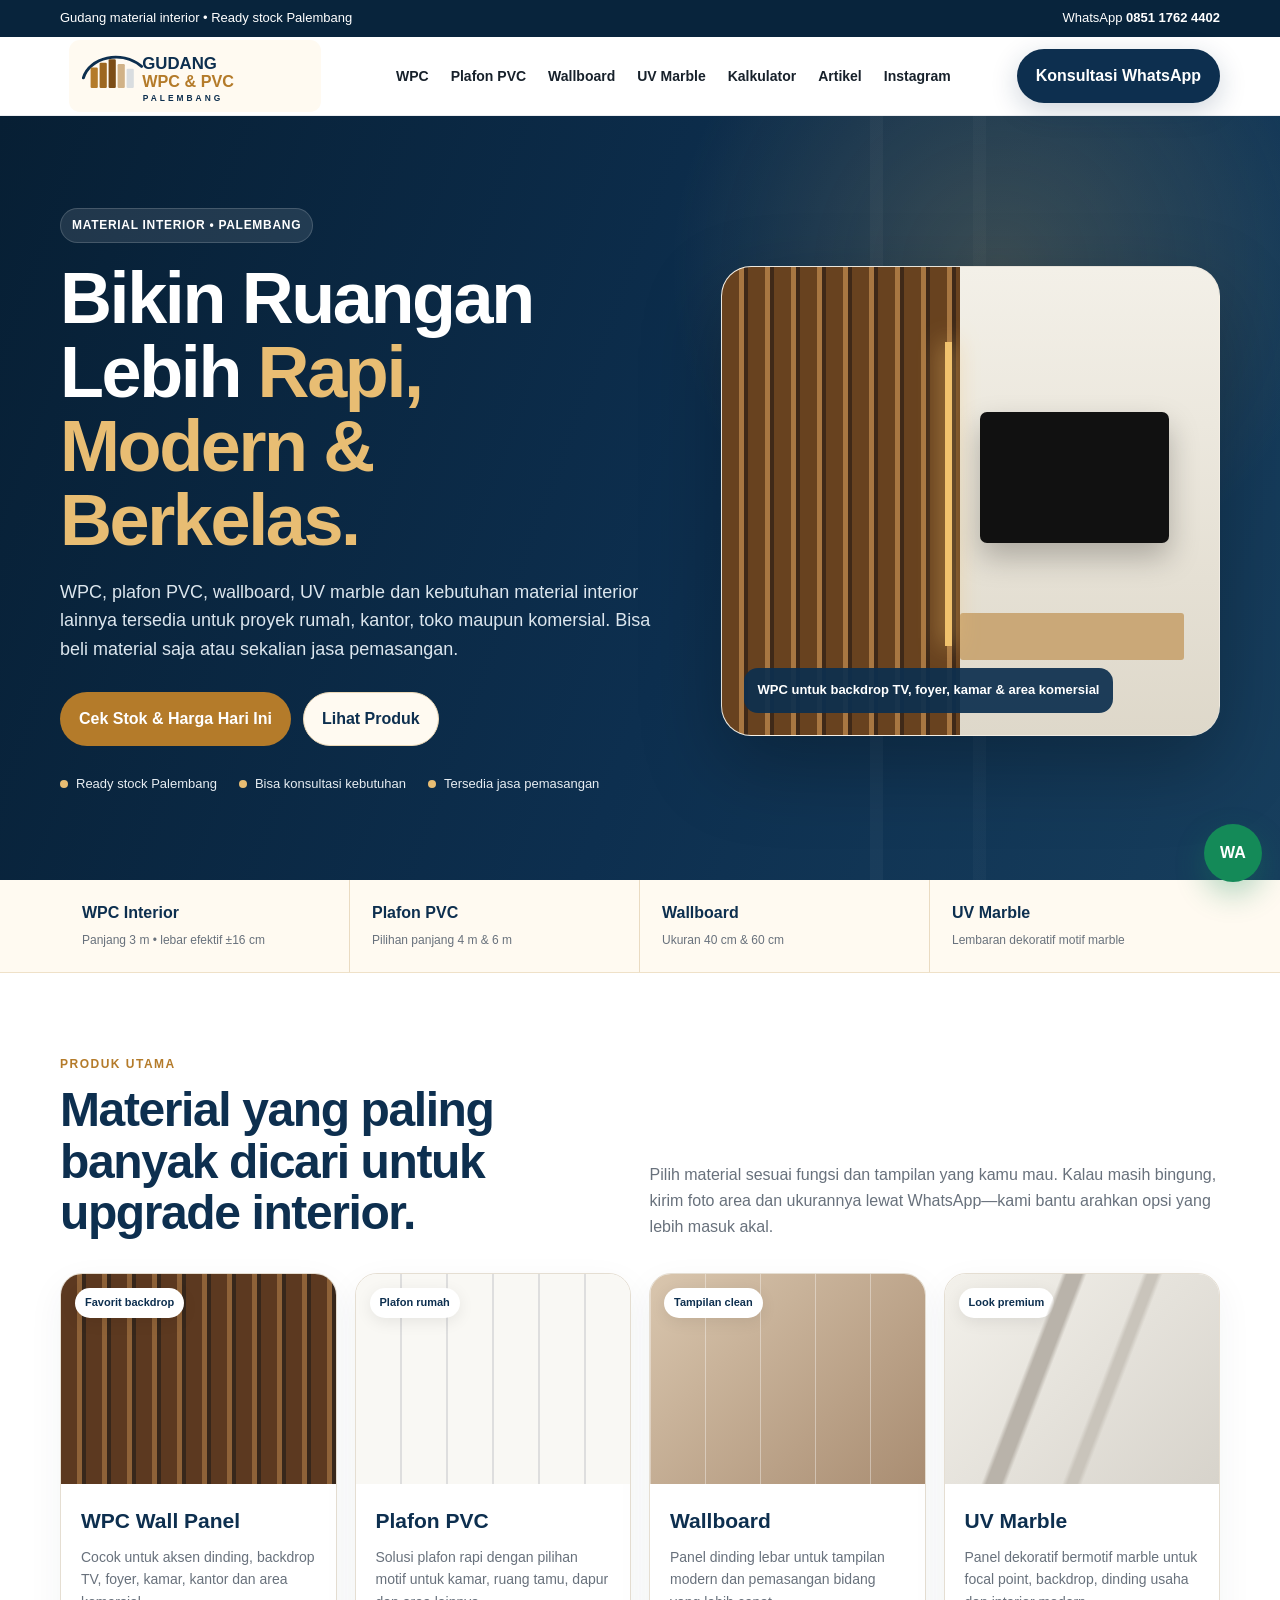
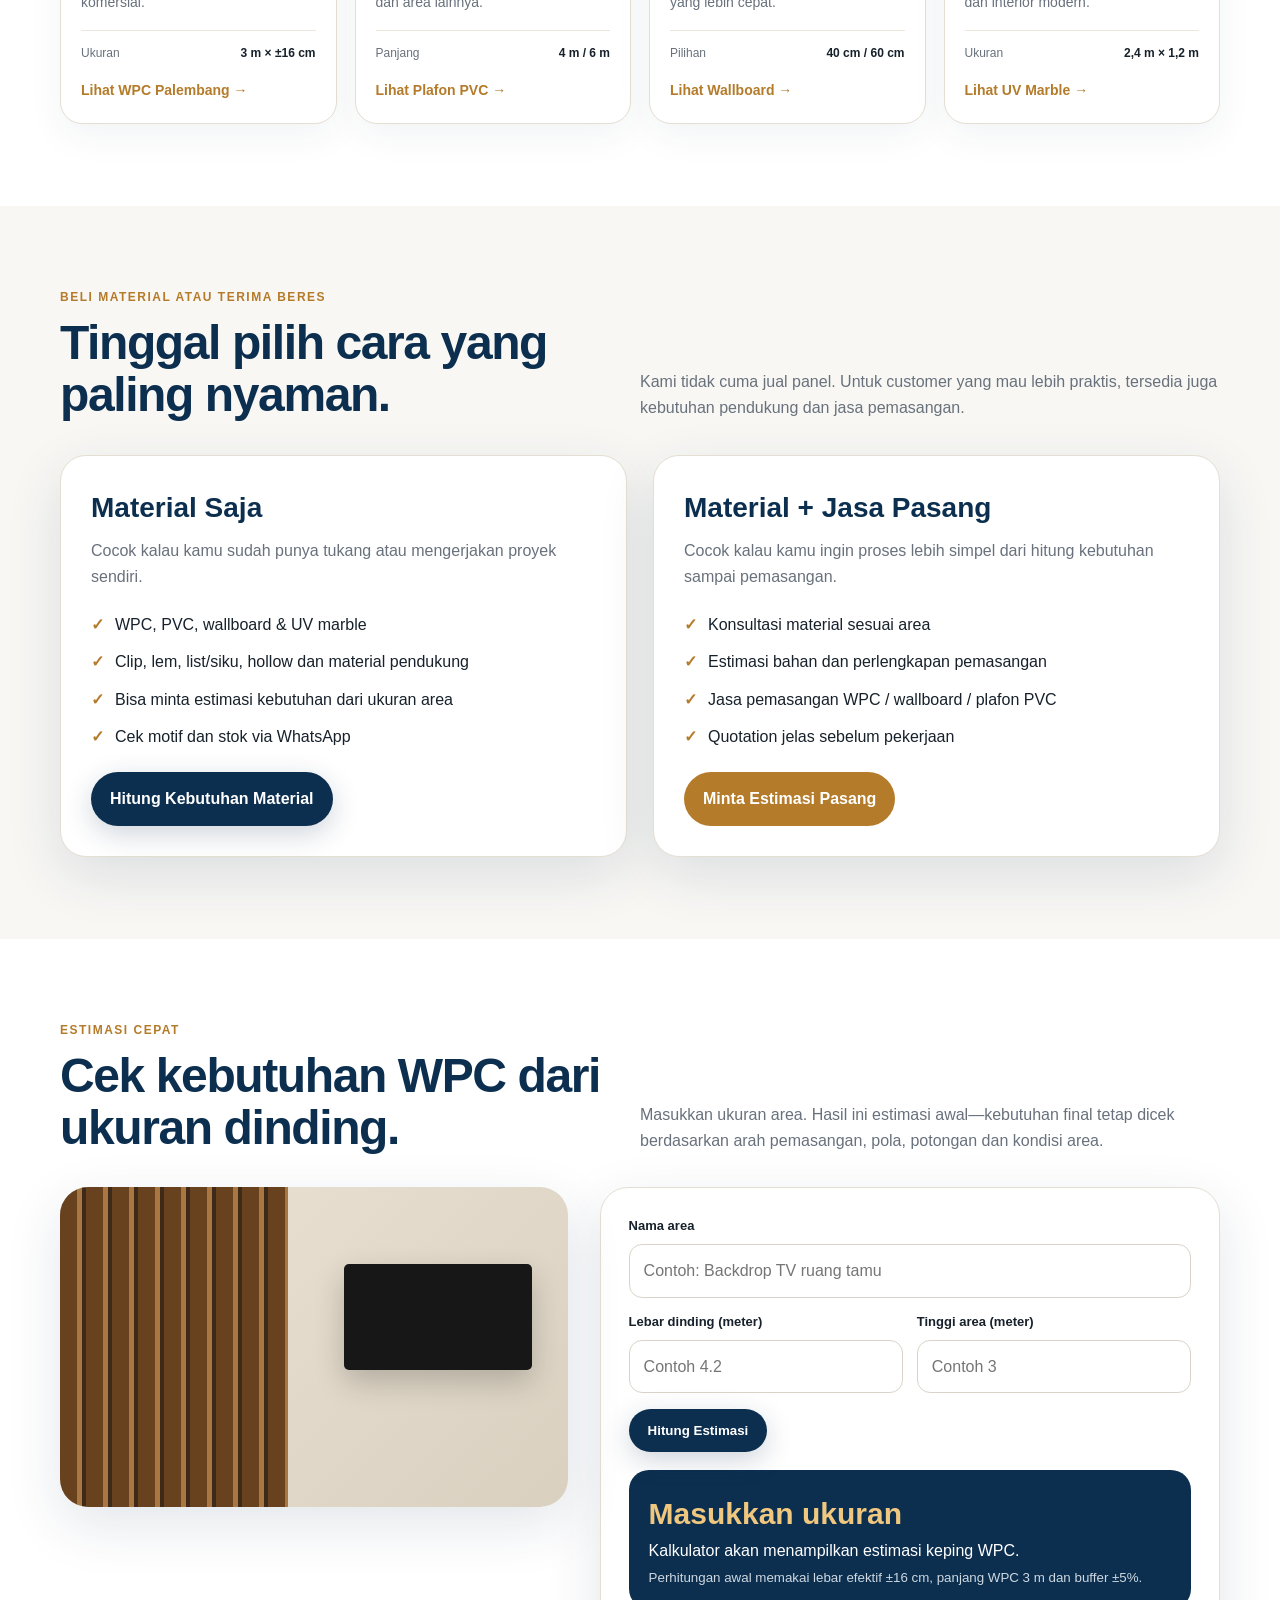
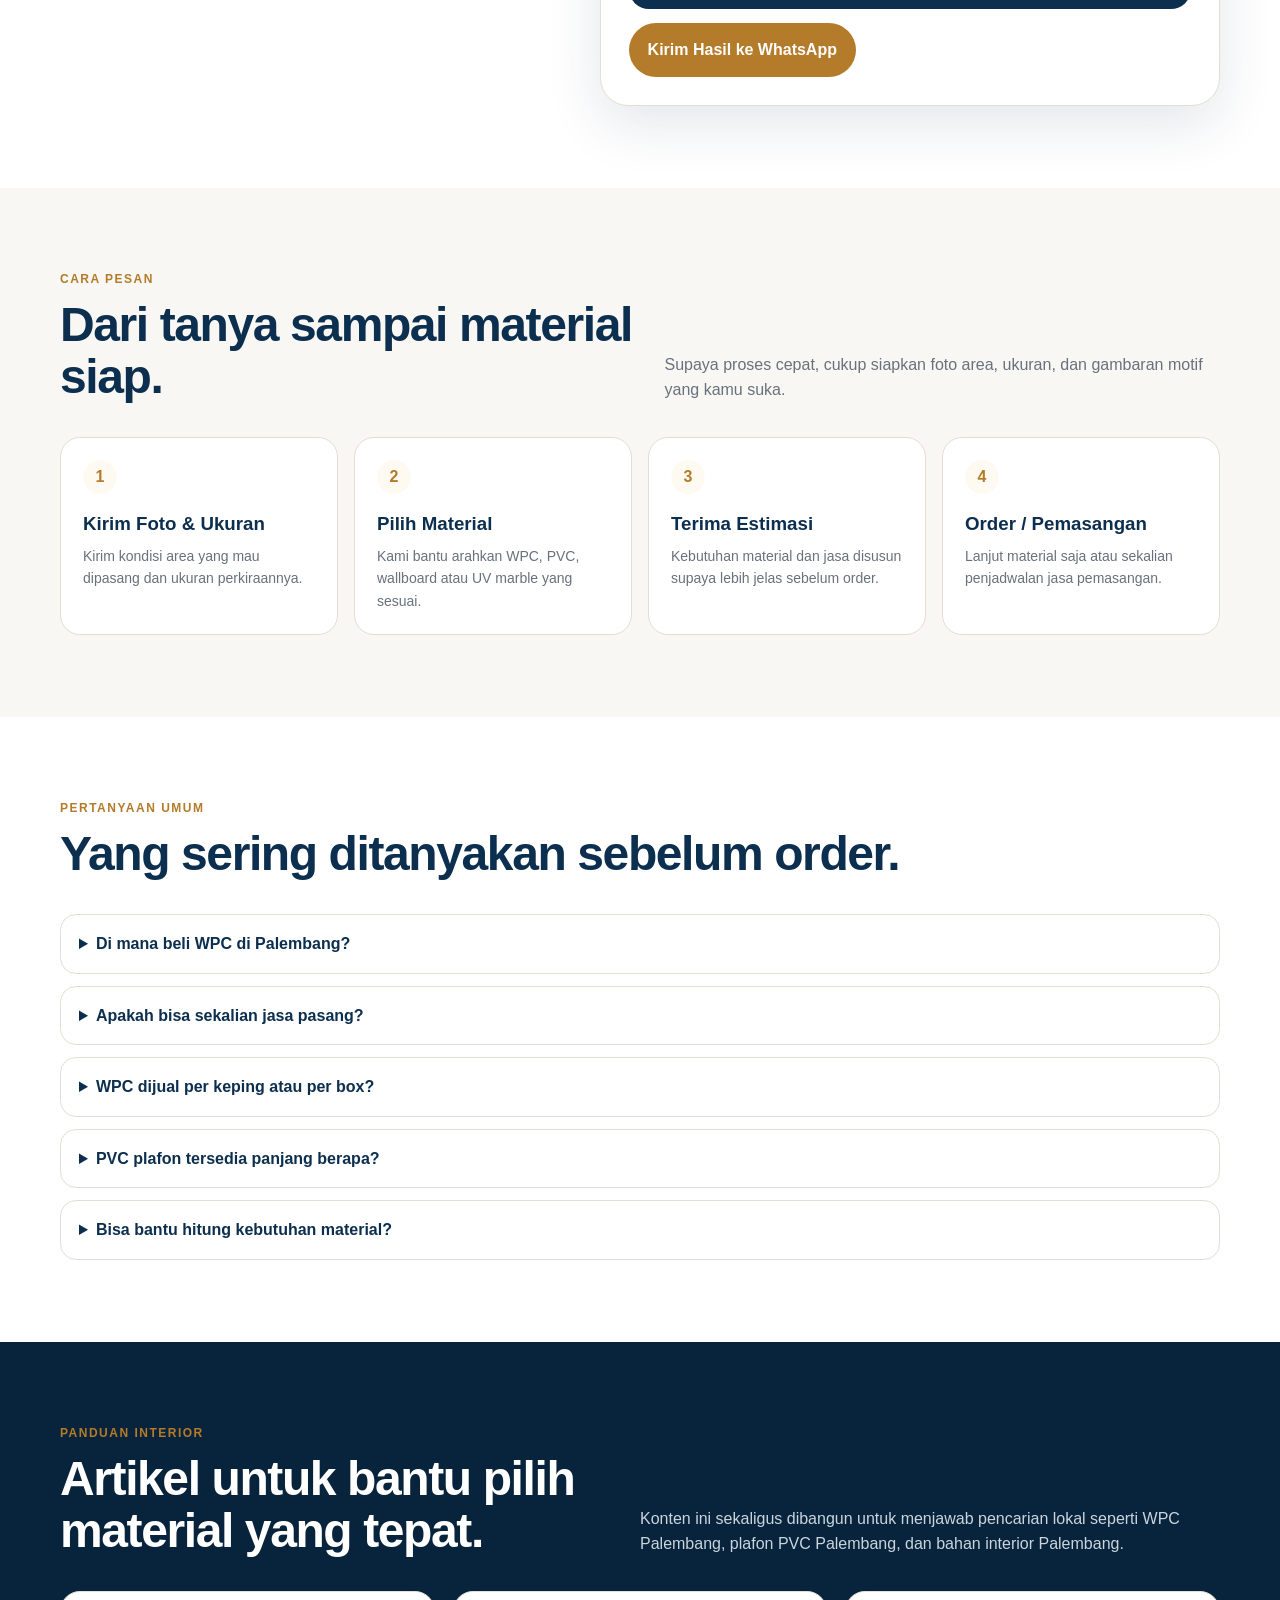
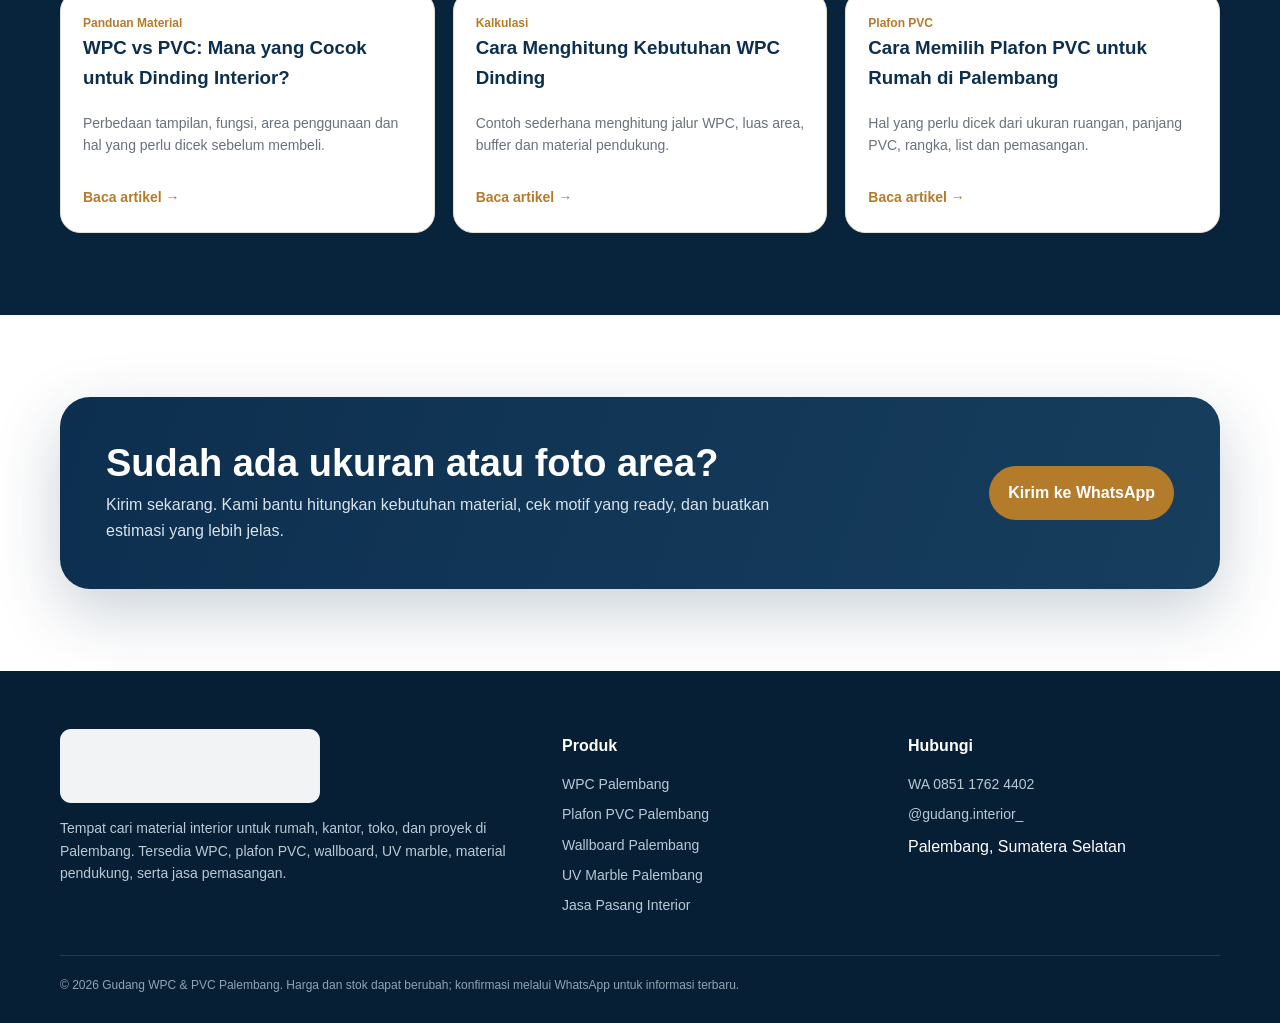
==== index.html @ 19b8648a "fixing" ====
<!doctype html><html lang="id"><head>
<meta charset="utf-8"><meta name="viewport" content="width=device-width,initial-scale=1">
<title>Gudang WPC &amp; PVC Palembang | WPC, Plafon PVC, Wallboard &amp; Jasa Pasang</title><meta name="description" content="Cari WPC Palembang, plafon PVC, wallboard, UV marble dan bahan interior lainnya? Ready stock Palembang, bisa konsultasi kebutuhan dan jasa pemasangan via WhatsApp.">
<meta name="robots" content="index,follow,max-image-preview:large,max-snippet:-1,max-video-preview:-1">
<link rel="canonical" href="https://gudangwpcpalembang.vercel.app/"><meta name="theme-color" content="#0d2f4f">
<meta property="og:type" content="website"><meta property="og:locale" content="id_ID"><meta property="og:site_name" content="Gudang WPC & PVC Palembang"><meta property="og:title" content="Gudang WPC &amp; PVC Palembang | WPC, Plafon PVC, Wallboard &amp; Jasa Pasang"><meta property="og:description" content="Cari WPC Palembang, plafon PVC, wallboard, UV marble dan bahan interior lainnya? Ready stock Palembang, bisa konsultasi kebutuhan dan jasa pemasangan via WhatsApp."><meta property="og:url" content="https://gudangwpcpalembang.vercel.app/"><meta property="og:image" content="https://gudangwpcpalembang.vercel.app/assets/og-image.svg">
<meta name="twitter:card" content="summary_large_image"><meta name="twitter:title" content="Gudang WPC &amp; PVC Palembang | WPC, Plafon PVC, Wallboard &amp; Jasa Pasang"><meta name="twitter:description" content="Cari WPC Palembang, plafon PVC, wallboard, UV marble dan bahan interior lainnya? Ready stock Palembang, bisa konsultasi kebutuhan dan jasa pemasangan via WhatsApp.">
<link rel="icon" href="/assets/logo.svg" type="image/svg+xml"><link rel="stylesheet" href="/assets/site.css">
<script type="application/ld+json">{
 "@context":"https://schema.org","@graph":[
  {"@type":"Store","@id":"https://gudangwpcpalembang.vercel.app/#store","name":"Gudang WPC & PVC Palembang","url":"https://gudangwpcpalembang.vercel.app/","telephone":"+62-851-1762-4402","description":"Gudang material interior di Palembang untuk WPC, plafon PVC, wallboard, UV marble dan jasa pemasangan.","areaServed":{"@type":"City","name":"Palembang"},"sameAs":["https://www.instagram.com/gudang.interior_/"],"image":"https://gudangwpcpalembang.vercel.app/assets/og-image.svg"},
  {"@type":"WebSite","@id":"https://gudangwpcpalembang.vercel.app/#website","url":"https://gudangwpcpalembang.vercel.app/","name":"Gudang WPC & PVC Palembang","publisher":{"@id":"https://gudangwpcpalembang.vercel.app/#store"}}
 ]}</script></head><body><div class="topbar"><div class="container"><span>Gudang material interior • Ready stock Palembang</span><span>WhatsApp <a data-wa="topbar" href="https://wa.me/6285117624402?text=Halo%20Gudang%20WPC%20%26%20PVC%20Palembang%2C%20saya%20mau%20tanya%20produk.">0851 1762 4402</a></span></div></div>
<header class="nav"><div class="container navrow"><a class="brand" href="/"><img src="/assets/logo.svg" alt="Gudang WPC dan PVC Palembang"></a><nav class="links" aria-label="Navigasi utama"><a href="/wpc-palembang/">WPC</a><a href="/pvc-plafon-palembang/">Plafon PVC</a><a href="/wallboard-palembang/">Wallboard</a><a href="/uv-marble-palembang/">UV Marble</a><a href="/#kalkulator">Kalkulator</a><a href="/artikel/">Artikel</a><a href="https://www.instagram.com/gudang.interior_/" target="_blank" rel="noopener">Instagram</a></nav><button class="menu" aria-label="Buka menu">☰</button><a class="btn btn-primary" data-wa="nav" href="https://wa.me/6285117624402?text=Halo%20Gudang%20WPC%20%26%20PVC%20Palembang%2C%20saya%20mau%20konsultasi%20material%20interior.">Konsultasi WhatsApp</a></div></header>
<main><section class="hero"><div class="container hero-grid"><div><div class="eyebrow">Material Interior • Palembang</div><h1>Bikin Ruangan Lebih <span>Rapi, Modern & Berkelas.</span></h1><p>WPC, plafon PVC, wallboard, UV marble dan kebutuhan material interior lainnya tersedia untuk proyek rumah, kantor, toko maupun komersial. Bisa beli material saja atau sekalian jasa pemasangan.</p><div class="hero-actions"><a class="btn btn-gold" data-wa="hero" href="https://wa.me/6285117624402?text=Halo%20Gudang%20WPC%20%26%20PVC%20Palembang%2C%20saya%20mau%20cek%20stok%20dan%20harga%20hari%20ini.">Cek Stok & Harga Hari Ini</a><a class="btn btn-soft" href="#produk">Lihat Produk</a></div><div class="proofs"><div class="proof"><i class="dot"></i>Ready stock Palembang</div><div class="proof"><i class="dot"></i>Bisa konsultasi kebutuhan</div><div class="proof"><i class="dot"></i>Tersedia jasa pemasangan</div></div></div><div class="panel-preview" aria-label="Ilustrasi aplikasi WPC pada dinding interior"><div class="slats"></div><div class="wall"></div><div class="tv"></div><div class="console"></div><div class="light"></div><div class="preview-tag">WPC untuk backdrop TV, foyer, kamar & area komersial</div></div></div></section>
<div class="strip"><div class="container"><div class="metric"><b>WPC Interior</b><span>Panjang 3 m • lebar efektif ±16 cm</span></div><div class="metric"><b>Plafon PVC</b><span>Pilihan panjang 4 m & 6 m</span></div><div class="metric"><b>Wallboard</b><span>Ukuran 40 cm & 60 cm</span></div><div class="metric"><b>UV Marble</b><span>Lembaran dekoratif motif marble</span></div></div></div>
<section class="section" id="produk"><div class="container"><div class="section-head"><div><div class="kicker">Produk Utama</div><h2>Material yang paling banyak dicari untuk upgrade interior.</h2></div><p>Pilih material sesuai fungsi dan tampilan yang kamu mau. Kalau masih bingung, kirim foto area dan ukurannya lewat WhatsApp—kami bantu arahkan opsi yang lebih masuk akal.</p></div><div class="grid-4">
<a class="product-card" href="/wpc-palembang/"><div class="product-visual wpc"><span class="badge">Favorit backdrop</span></div><div class="product-body"><h3>WPC Wall Panel</h3><p>Cocok untuk aksen dinding, backdrop TV, foyer, kamar, kantor dan area komersial.</p><div class="spec"><span>Ukuran</span><b>3 m × ±16 cm</b></div><span class="text-link">Lihat WPC Palembang →</span></div></a>
<a class="product-card" href="/pvc-plafon-palembang/"><div class="product-visual pvc"><span class="badge">Plafon rumah</span></div><div class="product-body"><h3>Plafon PVC</h3><p>Solusi plafon rapi dengan pilihan motif untuk kamar, ruang tamu, dapur dan area lainnya.</p><div class="spec"><span>Panjang</span><b>4 m / 6 m</b></div><span class="text-link">Lihat Plafon PVC →</span></div></a>
<a class="product-card" href="/wallboard-palembang/"><div class="product-visual wallboard"><span class="badge">Tampilan clean</span></div><div class="product-body"><h3>Wallboard</h3><p>Panel dinding lebar untuk tampilan modern dan pemasangan bidang yang lebih cepat.</p><div class="spec"><span>Pilihan</span><b>40 cm / 60 cm</b></div><span class="text-link">Lihat Wallboard →</span></div></a>
<a class="product-card" href="/uv-marble-palembang/"><div class="product-visual uv"><span class="badge">Look premium</span></div><div class="product-body"><h3>UV Marble</h3><p>Panel dekoratif bermotif marble untuk focal point, backdrop, dinding usaha dan interior modern.</p><div class="spec"><span>Ukuran</span><b>2,4 m × 1,2 m</b></div><span class="text-link">Lihat UV Marble →</span></div></a>
</div></div></section>
<section class="section alt"><div class="container"><div class="section-head"><div><div class="kicker">Beli Material atau Terima Beres</div><h2>Tinggal pilih cara yang paling nyaman.</h2></div><p>Kami tidak cuma jual panel. Untuk customer yang mau lebih praktis, tersedia juga kebutuhan pendukung dan jasa pemasangan.</p></div><div class="sales-grid"><div class="sales-card"><h3>Material Saja</h3><p>Cocok kalau kamu sudah punya tukang atau mengerjakan proyek sendiri.</p><div class="checklist"><div class="check"><i>✓</i><span>WPC, PVC, wallboard & UV marble</span></div><div class="check"><i>✓</i><span>Clip, lem, list/siku, hollow dan material pendukung</span></div><div class="check"><i>✓</i><span>Bisa minta estimasi kebutuhan dari ukuran area</span></div><div class="check"><i>✓</i><span>Cek motif dan stok via WhatsApp</span></div></div><a class="btn btn-primary" data-wa="material" href="https://wa.me/6285117624402?text=Halo%2C%20saya%20mau%20beli%20material%20saja.%20Boleh%20bantu%20hitung%20kebutuhannya%3F">Hitung Kebutuhan Material</a></div><div class="sales-card"><h3>Material + Jasa Pasang</h3><p>Cocok kalau kamu ingin proses lebih simpel dari hitung kebutuhan sampai pemasangan.</p><div class="checklist"><div class="check"><i>✓</i><span>Konsultasi material sesuai area</span></div><div class="check"><i>✓</i><span>Estimasi bahan dan perlengkapan pemasangan</span></div><div class="check"><i>✓</i><span>Jasa pemasangan WPC / wallboard / plafon PVC</span></div><div class="check"><i>✓</i><span>Quotation jelas sebelum pekerjaan</span></div></div><a class="btn btn-gold" data-wa="install" href="https://wa.me/6285117624402?text=Halo%2C%20saya%20mau%20material%20sekaligus%20jasa%20pasang.%20Saya%20bisa%20kirim%20foto%20dan%20ukuran%20areanya.">Minta Estimasi Pasang</a></div></div></div></section>
<section class="section" id="kalkulator"><div class="container"><div class="section-head"><div><div class="kicker">Estimasi Cepat</div><h2>Cek kebutuhan WPC dari ukuran dinding.</h2></div><p>Masukkan ukuran area. Hasil ini estimasi awal—kebutuhan final tetap dicek berdasarkan arah pemasangan, pola, potongan dan kondisi area.</p></div><div class="calc"><div class="mini-hero"><div class="slats"></div></div><div class="calc-box"><form id="wpcCalc"><div class="field"><label for="areaName">Nama area</label><input id="areaName" placeholder="Contoh: Backdrop TV ruang tamu"></div><div class="field-grid" style="margin-top:14px"><div class="field"><label for="width">Lebar dinding (meter)</label><input id="width" type="number" inputmode="decimal" min="0.1" step="0.01" placeholder="Contoh 4.2" required></div><div class="field"><label for="height">Tinggi area (meter)</label><input id="height" type="number" inputmode="decimal" min="0.1" step="0.01" placeholder="Contoh 3" required></div></div><button class="btn btn-primary" style="margin-top:16px" type="submit">Hitung Estimasi</button><div class="result" id="calcResult"><strong>Masukkan ukuran</strong><div>Kalkulator akan menampilkan estimasi keping WPC.</div><small>Perhitungan awal memakai lebar efektif ±16 cm, panjang WPC 3 m dan buffer ±5%.</small></div><a id="sendCalc" hidden class="btn btn-gold" data-wa="calculator" style="margin-top:14px" href="#">Kirim Hasil ke WhatsApp</a></form></div></div></div></section>
<section class="section alt"><div class="container"><div class="section-head"><div><div class="kicker">Cara Pesan</div><h2>Dari tanya sampai material siap.</h2></div><p>Supaya proses cepat, cukup siapkan foto area, ukuran, dan gambaran motif yang kamu suka.</p></div><div class="steps"><div class="step"><div class="num">1</div><h3>Kirim Foto & Ukuran</h3><p>Kirim kondisi area yang mau dipasang dan ukuran perkiraannya.</p></div><div class="step"><div class="num">2</div><h3>Pilih Material</h3><p>Kami bantu arahkan WPC, PVC, wallboard atau UV marble yang sesuai.</p></div><div class="step"><div class="num">3</div><h3>Terima Estimasi</h3><p>Kebutuhan material dan jasa disusun supaya lebih jelas sebelum order.</p></div><div class="step"><div class="num">4</div><h3>Order / Pemasangan</h3><p>Lanjut material saja atau sekalian penjadwalan jasa pemasangan.</p></div></div></div></section>
<section class="section"><div class="container"><div class="section-head"><div><div class="kicker">Pertanyaan Umum</div><h2>Yang sering ditanyakan sebelum order.</h2></div></div><div class="faq"><details><summary>Di mana beli WPC di Palembang?</summary><p>Gudang WPC & PVC Palembang melayani kebutuhan WPC interior, PVC, wallboard, UV marble dan material pendukung untuk area Palembang. Cek stok dan motif terbaru melalui WhatsApp.</p></details><details><summary>Apakah bisa sekalian jasa pasang?</summary><p>Bisa. Tersedia jasa pemasangan untuk WPC, wallboard dan plafon PVC. Kirim foto serta ukuran area agar kebutuhan bisa dihitung lebih akurat.</p></details><details><summary>WPC dijual per keping atau per box?</summary><p>WPC dapat ditanyakan per keping maupun paket/box sesuai stok. Untuk jumlah proyek, kirim ukuran area agar estimasi keping dan aksesorinya bisa dihitung.</p></details><details><summary>PVC plafon tersedia panjang berapa?</summary><p>PVC plafon tersedia pilihan panjang 4 meter dan 6 meter. Panjang dipilih menyesuaikan bentang ruangan supaya pemakaian lebih efektif dan sambungan bisa diminimalkan.</p></details><details><summary>Bisa bantu hitung kebutuhan material?</summary><p>Bisa. Untuk WPC tersedia kalkulator estimasi di website. Untuk kebutuhan final WPC maupun PVC, kirim ukuran area ke WhatsApp agar dihitung sekaligus material pendukungnya.</p></details></div></div></section>
<section class="section dark"><div class="container"><div class="section-head"><div><div class="kicker">Panduan Interior</div><h2>Artikel untuk bantu pilih material yang tepat.</h2></div><p>Konten ini sekaligus dibangun untuk menjawab pencarian lokal seperti WPC Palembang, plafon PVC Palembang, dan bahan interior Palembang.</p></div><div class="article-cards"><a class="article-card" href="/artikel/wpc-vs-pvc-palembang.html"><div class="meta">Panduan Material</div><h3>WPC vs PVC: Mana yang Cocok untuk Dinding Interior?</h3><p>Perbedaan tampilan, fungsi, area penggunaan dan hal yang perlu dicek sebelum membeli.</p><span class="text-link">Baca artikel →</span></a><a class="article-card" href="/artikel/cara-hitung-kebutuhan-wpc.html"><div class="meta">Kalkulasi</div><h3>Cara Menghitung Kebutuhan WPC Dinding</h3><p>Contoh sederhana menghitung jalur WPC, luas area, buffer dan material pendukung.</p><span class="text-link">Baca artikel →</span></a><a class="article-card" href="/artikel/memilih-plafon-pvc-palembang.html"><div class="meta">Plafon PVC</div><h3>Cara Memilih Plafon PVC untuk Rumah di Palembang</h3><p>Hal yang perlu dicek dari ukuran ruangan, panjang PVC, rangka, list dan pemasangan.</p><span class="text-link">Baca artikel →</span></a></div></div></section>
<section class="section"><div class="container"><div class="cta"><div><h2>Sudah ada ukuran atau foto area?</h2><p>Kirim sekarang. Kami bantu hitungkan kebutuhan material, cek motif yang ready, dan buatkan estimasi yang lebih jelas.</p></div><a class="btn btn-gold" data-wa="bottom-cta" href="https://wa.me/6285117624402?text=Halo%20Gudang%20WPC%20%26%20PVC%20Palembang%2C%20saya%20mau%20kirim%20foto%20dan%20ukuran%20untuk%20minta%20estimasi.">Kirim ke WhatsApp</a></div></div></section></main><footer class="footer"><div class="container"><div class="footer-grid"><div><img class="footer-logo" src="/assets/logo.svg" alt="Gudang WPC dan PVC Palembang"><p>Tempat cari material interior untuk rumah, kantor, toko, dan proyek di Palembang. Tersedia WPC, plafon PVC, wallboard, UV marble, material pendukung, serta jasa pemasangan.</p></div><div><h4>Produk</h4><div class="links-col"><a href="/wpc-palembang/">WPC Palembang</a><a href="/pvc-plafon-palembang/">Plafon PVC Palembang</a><a href="/wallboard-palembang/">Wallboard Palembang</a><a href="/uv-marble-palembang/">UV Marble Palembang</a><a href="/jasa-pasang-interior-palembang/">Jasa Pasang Interior</a></div></div><div><h4>Hubungi</h4><div class="links-col"><a data-wa="footer" href="https://wa.me/6285117624402?text=Halo%20Gudang%20WPC%20%26%20PVC%20Palembang.">WA 0851 1762 4402</a><a href="https://www.instagram.com/gudang.interior_/" target="_blank" rel="noopener">@gudang.interior_</a><span>Palembang, Sumatera Selatan</span></div></div></div><div class="copyright">© 2026 Gudang WPC & PVC Palembang. Harga dan stok dapat berubah; konfirmasi melalui WhatsApp untuk informasi terbaru.</div></div></footer><a class="wa-float" aria-label="Chat WhatsApp" data-wa="floating" href="https://wa.me/6285117624402?text=Halo%20Gudang%20WPC%20%26%20PVC%20Palembang%2C%20saya%20mau%20tanya%20produk.">WA</a><script src="/assets/site.js" defer></script></body></html>
---- assets/site.css ----
:root{--navy:#0d2f4f;--navy2:#08243c;--gold:#b47b2a;--gold2:#d7a956;--cream:#fffaf1;--paper:#f7f3eb;--ink:#17212b;--muted:#68717c;--line:#e5ded2;--white:#fff;--green:#168a55;--shadow:0 18px 55px rgba(13,47,79,.12);--radius:22px}
*{box-sizing:border-box}html{scroll-behavior:smooth}body{margin:0;font-family:Inter,ui-sans-serif,-apple-system,BlinkMacSystemFont,"Segoe UI",Roboto,Arial,sans-serif;background:#fff;color:var(--ink);line-height:1.6}img{max-width:100%;display:block}a{color:inherit;text-decoration:none}.container{width:min(1160px,calc(100% - 36px));margin:auto}.topbar{background:var(--navy2);color:#fff;font-size:13px}.topbar .container{display:flex;justify-content:space-between;gap:18px;align-items:center;padding:8px 0}.topbar a{font-weight:750}.nav{position:sticky;top:0;z-index:30;background:rgba(255,255,255,.95);backdrop-filter:blur(12px);border-bottom:1px solid rgba(13,47,79,.08)}.navrow{display:flex;align-items:center;justify-content:space-between;gap:22px;min-height:78px}.brand img{width:270px;max-height:72px}.links{display:flex;gap:22px;align-items:center;font-size:14px;font-weight:720}.links a:hover{color:var(--gold)}.btn{display:inline-flex;align-items:center;justify-content:center;gap:9px;padding:13px 18px;border-radius:999px;font-weight:800;border:1px solid transparent;transition:.2s transform,.2s box-shadow,.2s background}.btn:hover{transform:translateY(-1px)}.btn-primary{background:var(--navy);color:#fff;box-shadow:0 8px 28px rgba(13,47,79,.2)}.btn-gold{background:var(--gold);color:#fff}.btn-soft{background:var(--cream);border-color:#ecd9b8;color:var(--navy)}.menu{display:none;background:transparent;border:0;font-size:26px}.hero{position:relative;overflow:hidden;background:linear-gradient(110deg,#071f34 0%,#0d2f4f 55%,#173e5d 100%);color:#fff}.hero:after{content:"";position:absolute;inset:0;background:radial-gradient(circle at 78% 20%,rgba(215,169,86,.22),transparent 28%),linear-gradient(90deg,transparent 0 68%,rgba(255,255,255,.035) 68% 69%,transparent 69% 76%,rgba(255,255,255,.025) 76% 77%,transparent 77%)}.hero-grid{position:relative;z-index:2;display:grid;grid-template-columns:1.1fr .9fr;gap:50px;align-items:center;padding:92px 0 86px}.eyebrow{display:inline-flex;gap:8px;align-items:center;background:rgba(255,255,255,.1);border:1px solid rgba(255,255,255,.16);padding:7px 11px;border-radius:999px;font-size:12px;font-weight:850;letter-spacing:.7px;text-transform:uppercase}.hero h1{font-size:clamp(42px,6vw,72px);line-height:1.03;margin:18px 0 20px;letter-spacing:-2.4px}.hero h1 span{color:#e8bd73}.hero p{font-size:18px;max-width:710px;color:#dce6ee;margin:0 0 28px}.hero-actions{display:flex;gap:12px;flex-wrap:wrap}.proofs{display:flex;gap:22px;flex-wrap:wrap;margin-top:28px;color:#e7edf2;font-size:13px}.proof{display:flex;gap:8px;align-items:center}.dot{width:8px;height:8px;border-radius:50%;background:#e8bd73}.panel-preview{min-height:470px;position:relative;border-radius:30px;background:linear-gradient(135deg,#f7efe1,#d9d5cb);box-shadow:0 30px 80px rgba(0,0,0,.26);overflow:hidden;border:1px solid rgba(255,255,255,.2)}.slats{position:absolute;inset:0 48% 0 0;background:repeating-linear-gradient(90deg,#68421f 0 17px,#a87742 17px 22px,#3f2918 22px 26px)}.wall{position:absolute;right:0;top:0;bottom:0;width:52%;background:linear-gradient(#f3f0e8,#ded8ca)}.tv{position:absolute;right:10%;top:31%;width:38%;height:28%;border-radius:7px;background:#111;box-shadow:0 14px 30px rgba(0,0,0,.25)}.console{position:absolute;right:7%;bottom:16%;width:45%;height:10%;background:#caa878;border-radius:3px}.light{position:absolute;left:45%;top:16%;width:7px;height:65%;background:#f1c26d;box-shadow:0 0 24px #f1c26d}.preview-tag{position:absolute;left:22px;bottom:22px;background:rgba(13,47,79,.92);color:#fff;padding:12px 14px;border-radius:14px;font-weight:800;font-size:13px}.strip{background:var(--cream);border-bottom:1px solid #efe1c8}.strip .container{display:grid;grid-template-columns:repeat(4,1fr);gap:0}.metric{padding:20px 22px;border-right:1px solid #eadbc2}.metric:last-child{border:0}.metric b{display:block;color:var(--navy);font-size:16px}.metric span{color:var(--muted);font-size:12px}.section{padding:82px 0}.section.alt{background:#f8f7f4}.section.dark{background:var(--navy2);color:#fff}.section-head{display:flex;justify-content:space-between;gap:30px;align-items:end;margin-bottom:34px}.section-head h2{font-size:clamp(30px,4vw,48px);line-height:1.08;letter-spacing:-1.4px;margin:0;color:var(--navy)}.dark .section-head h2{color:#fff}.section-head p{max-width:580px;color:var(--muted);margin:0}.dark .section-head p{color:#cad5de}.kicker{font-size:12px;color:var(--gold);font-weight:900;text-transform:uppercase;letter-spacing:1.5px;margin-bottom:10px}.grid-4{display:grid;grid-template-columns:repeat(4,1fr);gap:18px}.product-card{border:1px solid var(--line);border-radius:var(--radius);overflow:hidden;background:#fff;box-shadow:0 12px 36px rgba(13,47,79,.055);display:flex;flex-direction:column}.product-visual{height:210px;position:relative;overflow:hidden}.product-visual.wpc{background:repeating-linear-gradient(90deg,#5c3920 0 16px,#8e6238 16px 21px,#37271b 21px 25px)}.product-visual.pvc{background:repeating-linear-gradient(90deg,#f9f8f4 0 44px,#dedede 44px 46px)}.product-visual.wallboard{background:linear-gradient(135deg,#d9c6ae,#a98d72);position:relative}.product-visual.wallboard:after{content:"";position:absolute;inset:0;background:repeating-linear-gradient(90deg,rgba(255,255,255,.38) 0 1px,transparent 1px 55px)}.product-visual.uv{background:linear-gradient(135deg,#f3f1eb,#d7d3cb);position:relative}.product-visual.uv:after{content:"";position:absolute;inset:-20%;background:linear-gradient(115deg,transparent 38%,#b9b3aa 39% 42%,transparent 43% 54%,#c9c4bb 55% 57%,transparent 58%);transform:rotate(-4deg)}.badge{position:absolute;left:14px;top:14px;background:#fff;padding:6px 10px;border-radius:999px;font-size:11px;font-weight:850;color:var(--navy);box-shadow:0 4px 16px rgba(0,0,0,.08)}.product-body{padding:20px}.product-body h3{margin:0 0 8px;color:var(--navy);font-size:21px}.product-body p{margin:0 0 17px;color:var(--muted);font-size:14px}.spec{display:flex;justify-content:space-between;gap:10px;border-top:1px solid #eee6da;padding-top:13px;font-size:12px;color:var(--muted)}.spec b{color:var(--ink)}.text-link{display:inline-flex;align-items:center;gap:6px;margin-top:16px;font-weight:850;color:var(--gold);font-size:14px}.sales-grid{display:grid;grid-template-columns:1fr 1fr;gap:26px}.sales-card{padding:30px;border-radius:26px;background:#fff;border:1px solid var(--line);box-shadow:var(--shadow)}.sales-card h3{font-size:28px;color:var(--navy);margin:0 0 8px}.sales-card p{color:var(--muted);margin-top:0}.checklist{display:grid;gap:12px;margin:22px 0}.check{display:flex;gap:11px;align-items:flex-start}.check i{font-style:normal;color:var(--gold);font-weight:900}.price-row{display:flex;justify-content:space-between;gap:20px;padding:12px 0;border-bottom:1px dashed #ddd}.price-row:last-child{border:0}.price-row span{color:var(--muted)}.price-row b{color:var(--navy);text-align:right}.calc{display:grid;grid-template-columns:.9fr 1.1fr;gap:32px;align-items:stretch}.calc-box{background:#fff;border:1px solid var(--line);border-radius:28px;padding:28px;box-shadow:var(--shadow)}.field-grid{display:grid;grid-template-columns:1fr 1fr;gap:14px}.field label{display:block;font-weight:800;font-size:13px;margin-bottom:7px}.field input,.field select,.field textarea{width:100%;border:1px solid #d9d4ca;border-radius:13px;padding:13px 14px;font:inherit;outline:none;background:#fff}.field input:focus,.field select:focus,.field textarea:focus{border-color:var(--gold);box-shadow:0 0 0 3px rgba(180,123,42,.1)}.result{background:var(--navy);color:#fff;border-radius:20px;padding:20px;margin-top:18px}.result strong{font-size:30px;display:block;color:#f0c77e}.result small{color:#cdd8e1}.steps{display:grid;grid-template-columns:repeat(4,1fr);gap:16px}.step{padding:22px;border-radius:20px;background:#fff;border:1px solid var(--line)}.step .num{width:34px;height:34px;border-radius:50%;background:var(--cream);color:var(--gold);font-weight:900;display:grid;place-items:center;margin-bottom:15px}.step h3{margin:0 0 6px;color:var(--navy)}.step p{margin:0;color:var(--muted);font-size:14px}.faq{display:grid;gap:12px}.faq details{border:1px solid var(--line);border-radius:16px;padding:16px 18px;background:#fff}.faq summary{font-weight:850;color:var(--navy);cursor:pointer}.faq p{color:var(--muted);margin-bottom:2px}.cta{background:linear-gradient(110deg,#0d2f4f,#173e5d);border-radius:30px;padding:46px;color:#fff;display:flex;justify-content:space-between;gap:30px;align-items:center;box-shadow:0 22px 65px rgba(13,47,79,.22)}.cta h2{margin:0 0 8px;font-size:38px;line-height:1.08}.cta p{margin:0;color:#d8e3eb;max-width:680px}.footer{background:#071f34;color:#fff;padding:58px 0 28px}.footer-grid{display:grid;grid-template-columns:1.5fr 1fr 1fr;gap:34px}.footer-logo{width:260px;filter:brightness(0) invert(1);opacity:.95}.footer p,.footer a{color:#bac9d4;font-size:14px}.footer h4{margin:4px 0 14px}.footer .links-col{display:grid;gap:8px}.copyright{border-top:1px solid rgba(255,255,255,.12);margin-top:38px;padding-top:20px;color:#91a4b3;font-size:12px}.wa-float{position:fixed;right:18px;bottom:18px;z-index:60;background:#148a58;color:#fff;width:58px;height:58px;border-radius:50%;display:grid;place-items:center;font-weight:900;box-shadow:0 12px 30px rgba(20,138,88,.32)}.page-hero{background:linear-gradient(120deg,#071f34,#0d2f4f);color:#fff;padding:72px 0}.page-hero h1{font-size:clamp(38px,5vw,62px);line-height:1.05;margin:8px 0 14px;letter-spacing:-1.8px}.page-hero p{max-width:760px;color:#d5e0e7;font-size:18px}.breadcrumb{font-size:12px;color:#b6c6d1}.content{max-width:850px}.content h2{color:var(--navy);font-size:30px;margin-top:40px}.content h3{color:var(--navy);font-size:22px}.content p,.content li{color:#4d5964}.content table{width:100%;border-collapse:collapse;margin:22px 0}.content th,.content td{border:1px solid #e4ddd2;padding:12px;text-align:left}.content th{background:var(--cream);color:var(--navy)}.notice{padding:16px 18px;background:#fff7e7;border-left:4px solid var(--gold);border-radius:10px;color:#5e5140}.article-cards{display:grid;grid-template-columns:repeat(3,1fr);gap:18px}.article-card{border:1px solid var(--line);border-radius:20px;background:#fff;padding:22px}.article-card h3{color:var(--navy);margin-top:0}.article-card p{color:var(--muted);font-size:14px}.meta{font-size:12px;color:var(--gold);font-weight:850}.mini-hero{height:320px;border-radius:28px;position:relative;overflow:hidden;background:linear-gradient(135deg,#ece3d5,#d9d0c0);box-shadow:var(--shadow)}.mini-hero .slats{inset:0 55% 0 0}.mini-hero:after{content:"";position:absolute;right:7%;top:24%;width:37%;height:33%;background:#171717;border-radius:5px;box-shadow:0 12px 30px rgba(0,0,0,.2)}
@media(max-width:960px){.links{display:none;position:absolute;left:18px;right:18px;top:74px;flex-direction:column;align-items:stretch;background:#fff;padding:18px;border-radius:18px;box-shadow:var(--shadow)}.links.open{display:flex}.menu{display:block}.navrow>.btn{display:none}.hero-grid,.calc,.sales-grid{grid-template-columns:1fr}.panel-preview{min-height:390px}.grid-4{grid-template-columns:1fr 1fr}.steps{grid-template-columns:1fr 1fr}.article-cards{grid-template-columns:1fr 1fr}.footer-grid{grid-template-columns:1fr 1fr}.section-head{display:block}.section-head p{margin-top:12px}}
@media(max-width:640px){.container{width:min(100% - 24px,1160px)}.topbar .container{display:block;text-align:center}.topbar .container span:last-child{display:none}.brand img{width:222px}.navrow{min-height:68px}.hero-grid{padding:64px 0 56px}.hero h1{font-size:42px;letter-spacing:-1.3px}.hero p{font-size:16px}.panel-preview{min-height:310px}.strip .container{grid-template-columns:1fr 1fr}.metric:nth-child(2){border-right:0}.grid-4,.steps,.article-cards,.footer-grid,.field-grid{grid-template-columns:1fr}.section{padding:60px 0}.cta{padding:30px;display:block}.cta h2{font-size:30px}.cta .btn{margin-top:18px}.product-visual{height:180px}.page-hero{padding:54px 0}.sales-card{padding:22px}}
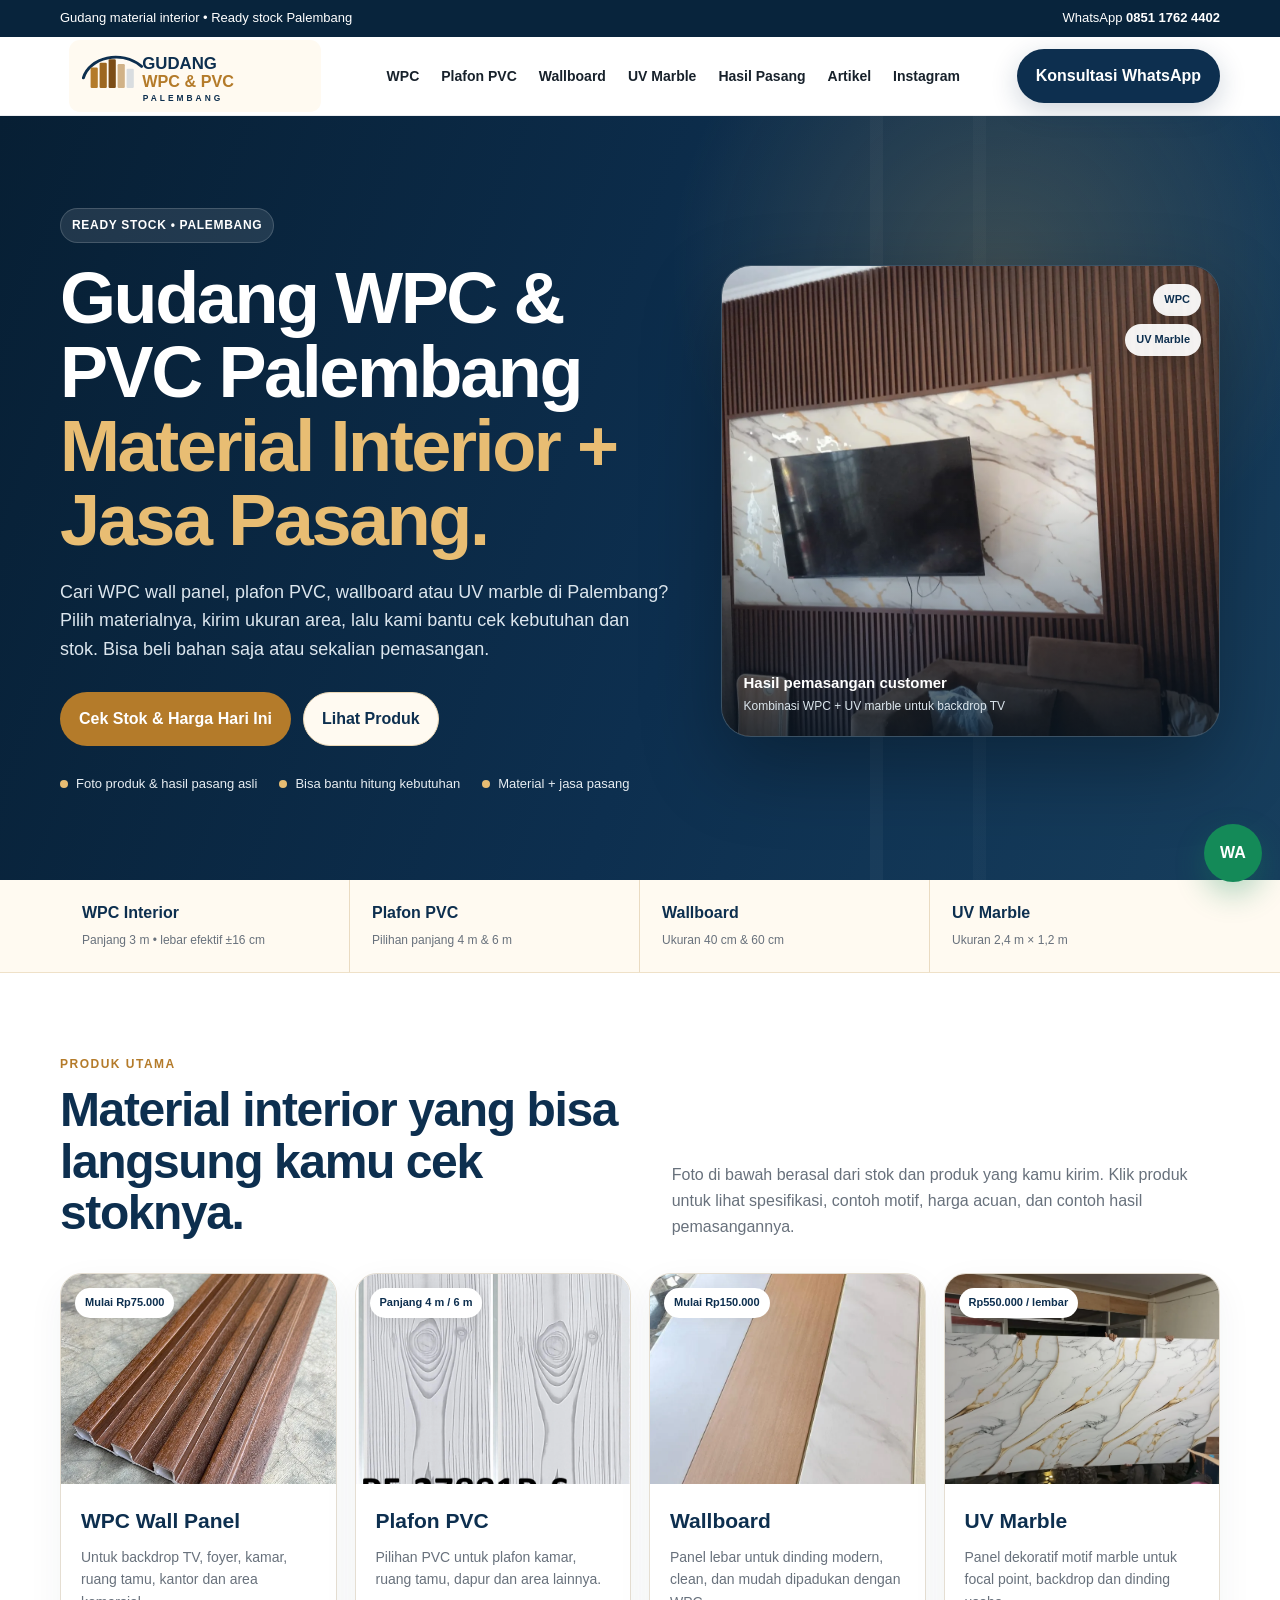
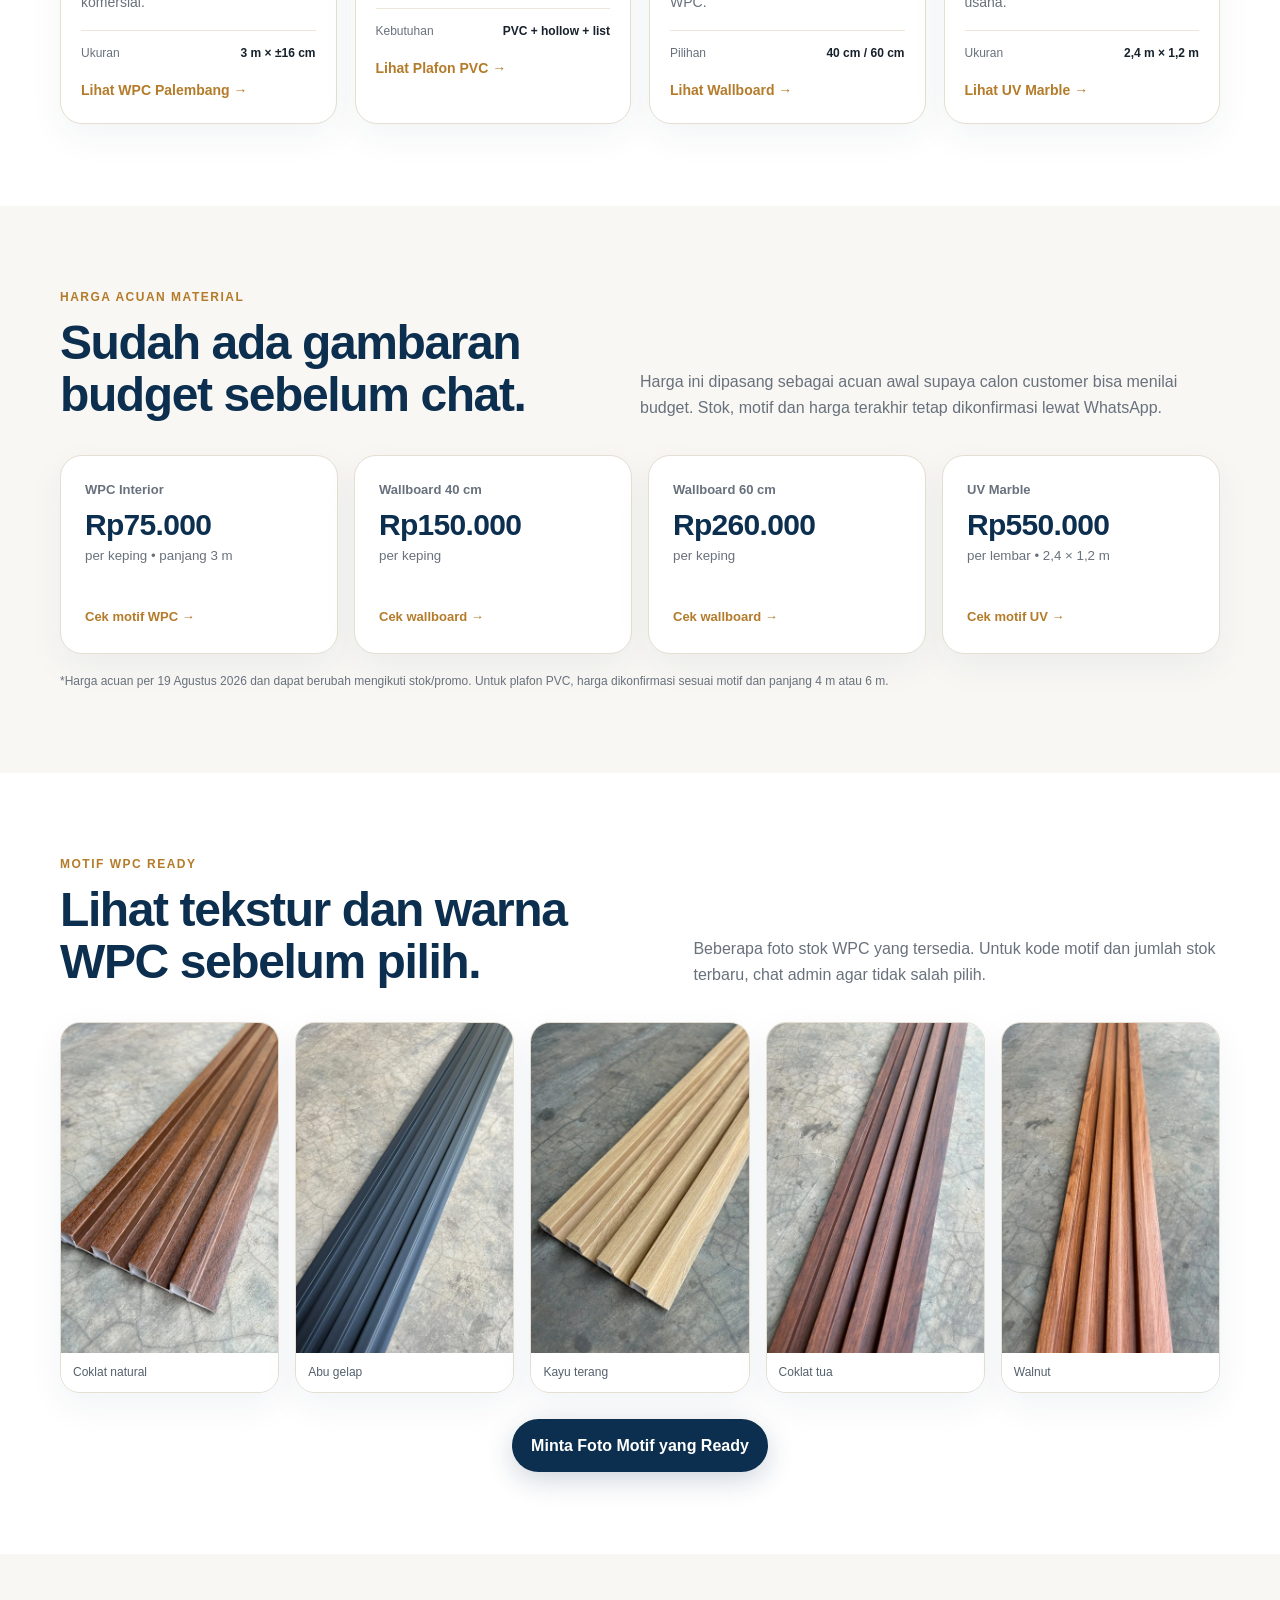
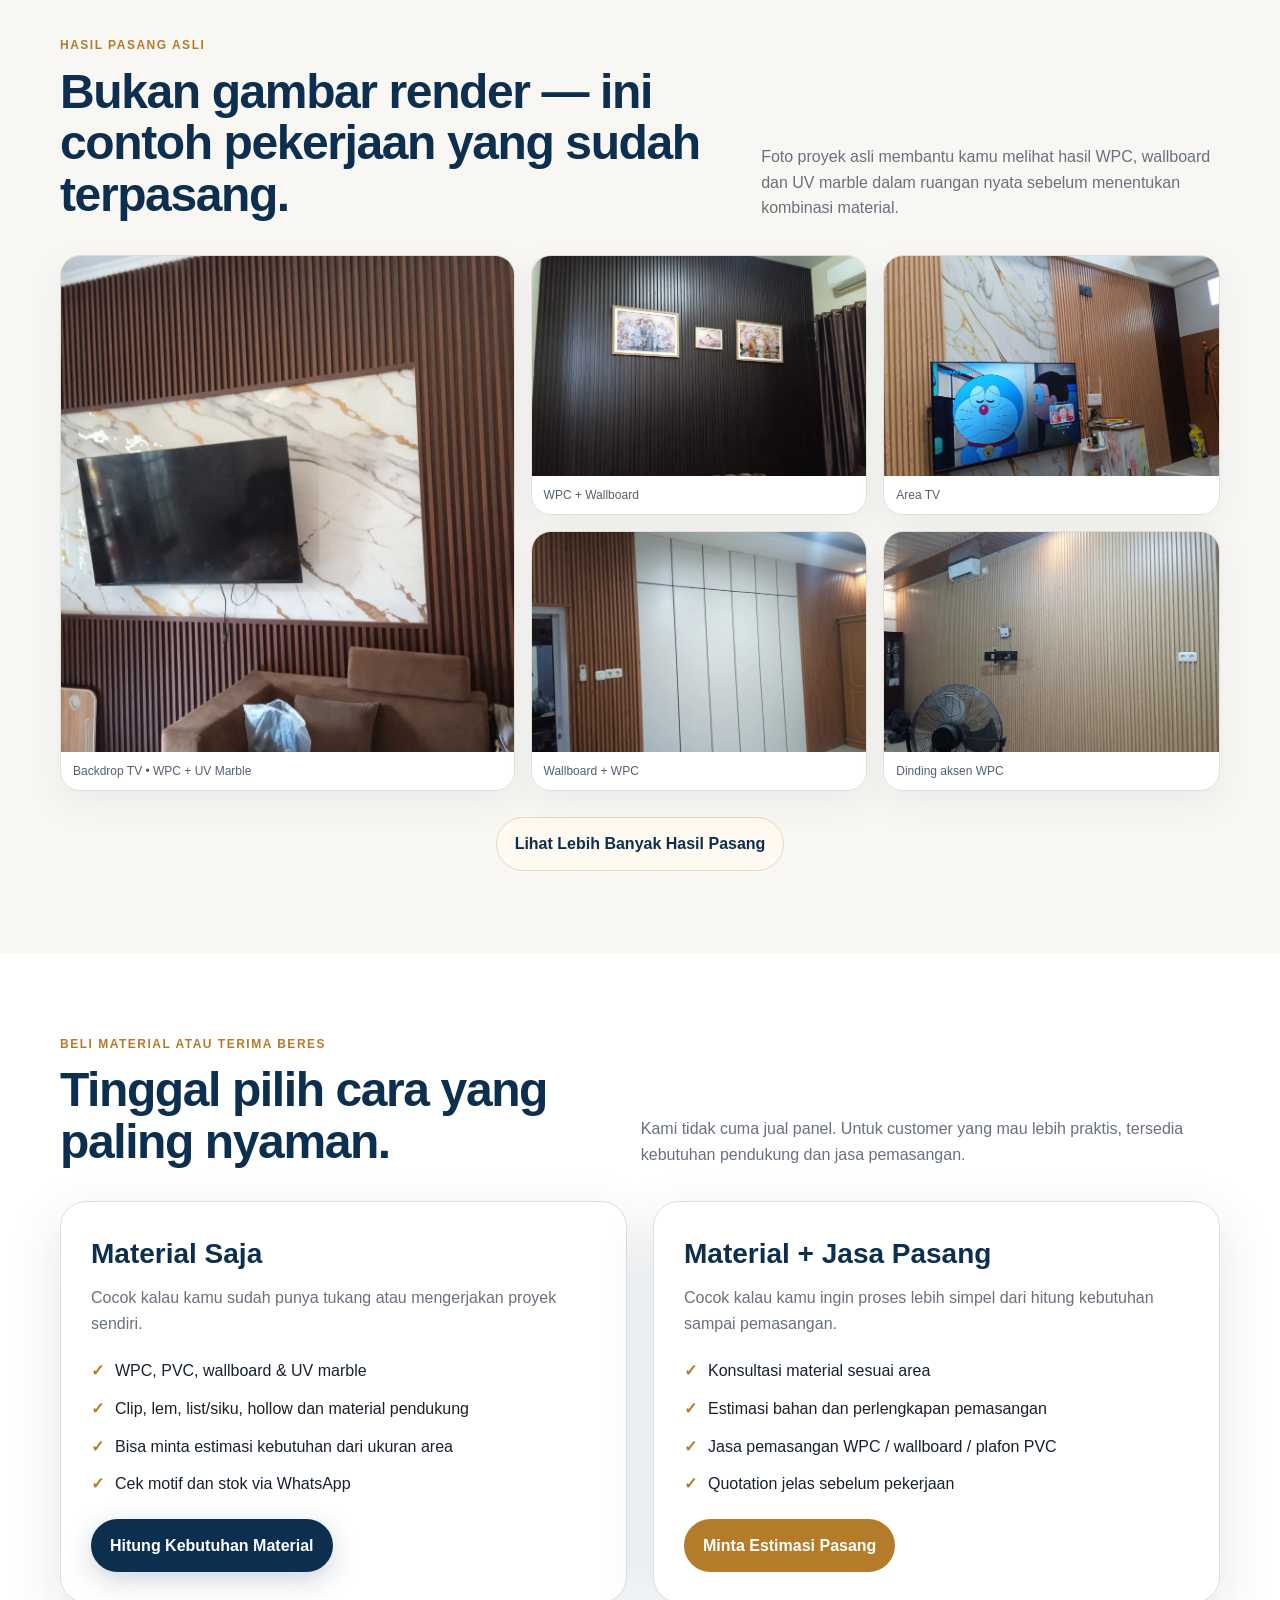
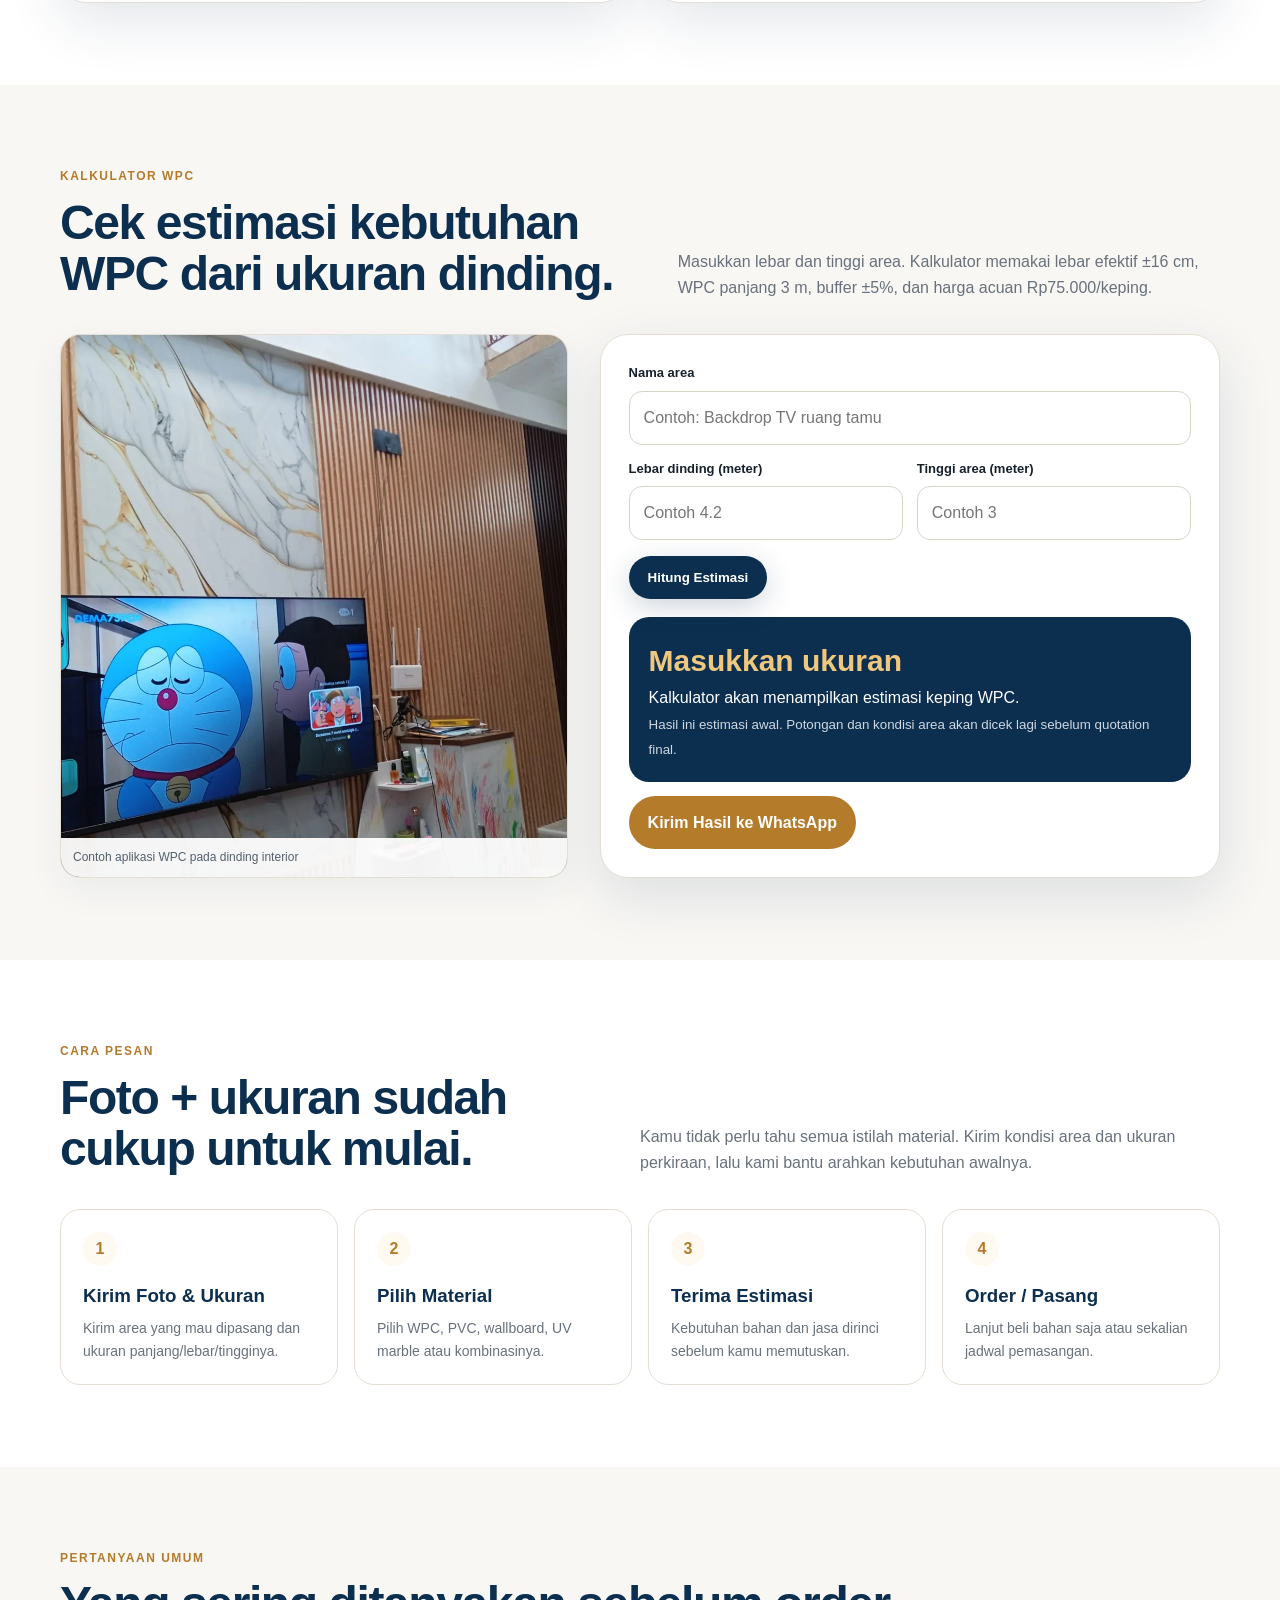
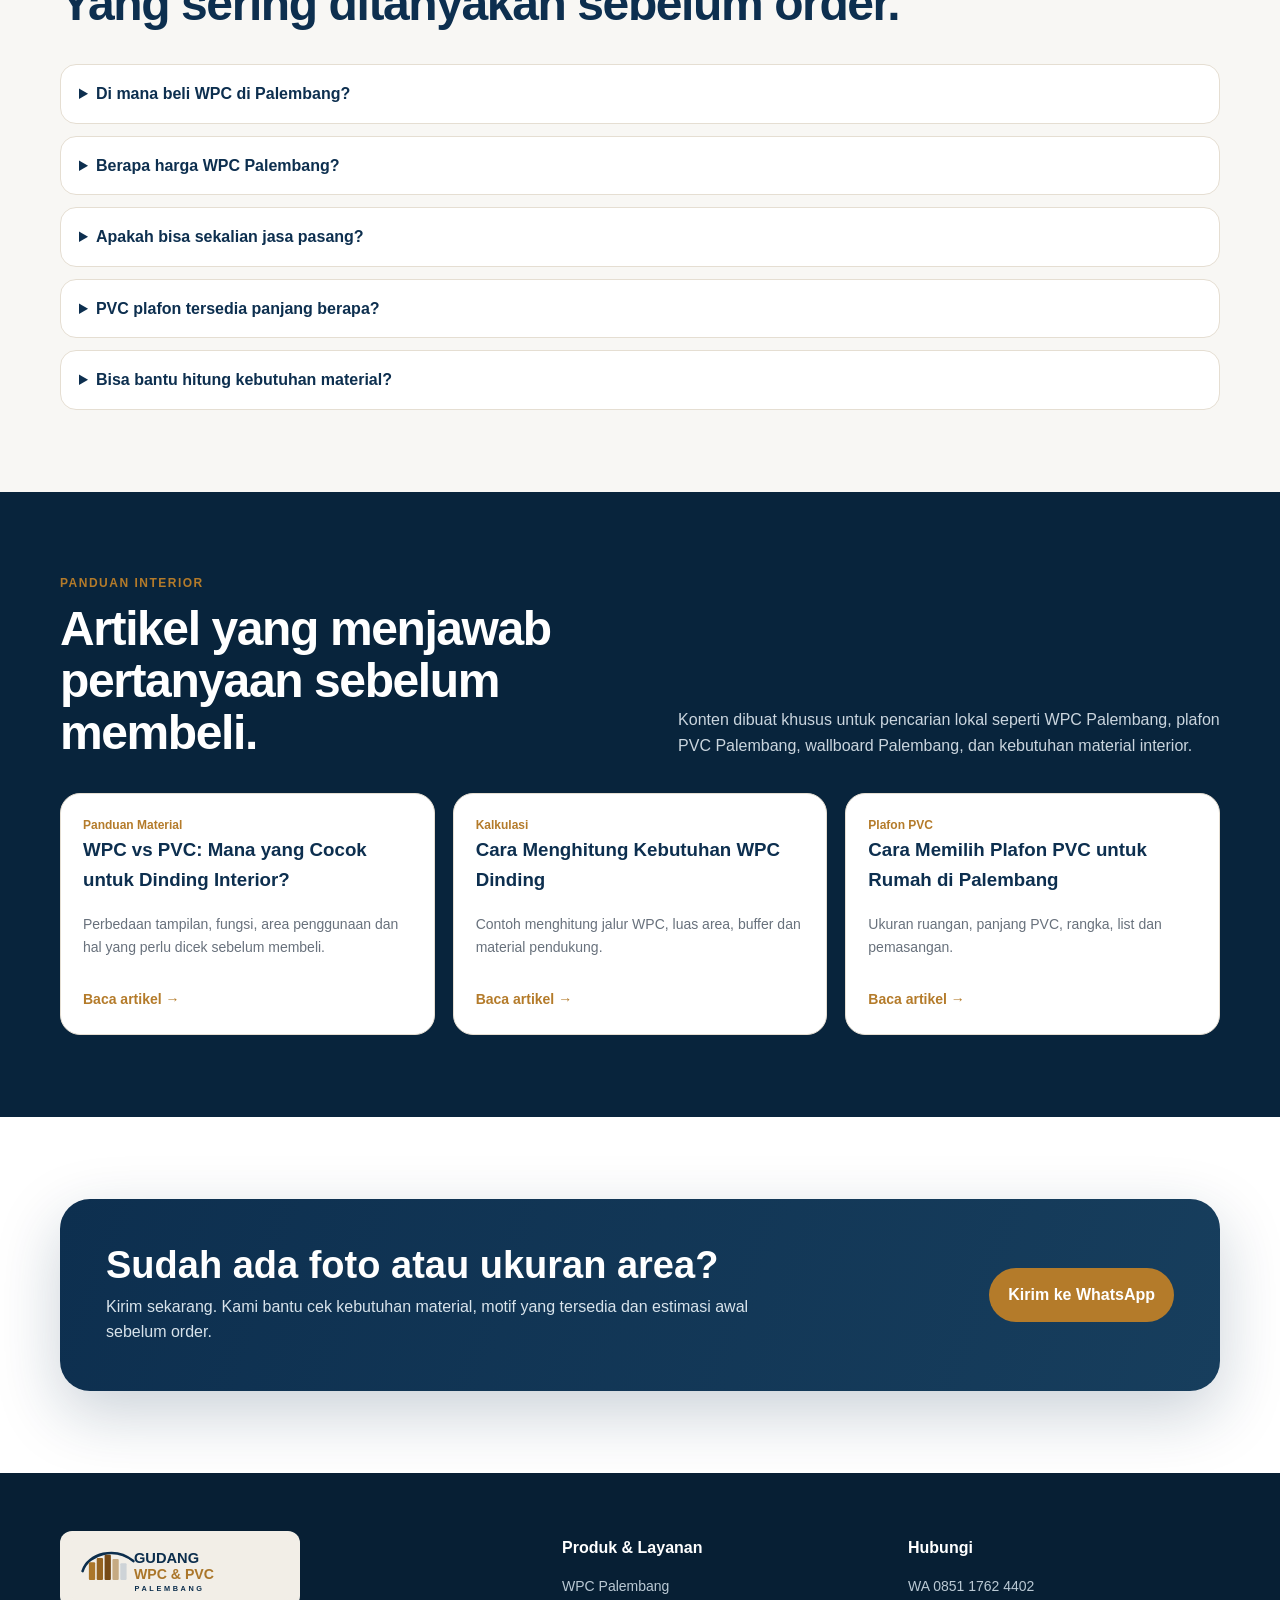
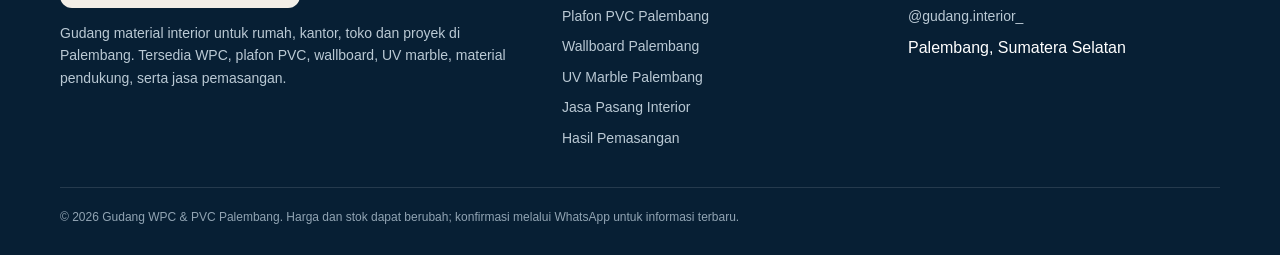
==== commit f7dac068: "fixing" ====
--- a/index.html
+++ b/index.html
@@ -1,28 +1,59 @@
-<!doctype html><html lang="id"><head>
+<!doctype html>
+<html lang="id"><head>
 <meta charset="utf-8"><meta name="viewport" content="width=device-width,initial-scale=1">
-<title>Gudang WPC &amp; PVC Palembang | WPC, Plafon PVC, Wallboard &amp; Jasa Pasang</title><meta name="description" content="Cari WPC Palembang, plafon PVC, wallboard, UV marble dan bahan interior lainnya? Ready stock Palembang, bisa konsultasi kebutuhan dan jasa pemasangan via WhatsApp.">
+<title>Gudang WPC & PVC Palembang | Material Interior + Jasa Pasang</title>
+<meta name="description" content="Gudang WPC & PVC Palembang: WPC wall panel, plafon PVC 4m/6m, wallboard, UV marble, material pendukung dan jasa pasang. Cek stok, motif dan estimasi via WhatsApp.">
 <meta name="robots" content="index,follow,max-image-preview:large,max-snippet:-1,max-video-preview:-1">
-<link rel="canonical" href="https://gudangwpcpalembang.vercel.app/"><meta name="theme-color" content="#0d2f4f">
-<meta property="og:type" content="website"><meta property="og:locale" content="id_ID"><meta property="og:site_name" content="Gudang WPC & PVC Palembang"><meta property="og:title" content="Gudang WPC &amp; PVC Palembang | WPC, Plafon PVC, Wallboard &amp; Jasa Pasang"><meta property="og:description" content="Cari WPC Palembang, plafon PVC, wallboard, UV marble dan bahan interior lainnya? Ready stock Palembang, bisa konsultasi kebutuhan dan jasa pemasangan via WhatsApp."><meta property="og:url" content="https://gudangwpcpalembang.vercel.app/"><meta property="og:image" content="https://gudangwpcpalembang.vercel.app/assets/og-image.svg">
-<meta name="twitter:card" content="summary_large_image"><meta name="twitter:title" content="Gudang WPC &amp; PVC Palembang | WPC, Plafon PVC, Wallboard &amp; Jasa Pasang"><meta name="twitter:description" content="Cari WPC Palembang, plafon PVC, wallboard, UV marble dan bahan interior lainnya? Ready stock Palembang, bisa konsultasi kebutuhan dan jasa pemasangan via WhatsApp.">
+<link rel="canonical" href="https://gudangwpcpalembang.vercel.app/"><meta name="theme-color" content="#0d2f4f"><link rel="preload" as="image" href="/assets/images/hero-gudang-wpc-palembang.webp" fetchpriority="high">
+<meta property="og:type" content="website"><meta property="og:locale" content="id_ID"><meta property="og:site_name" content="Gudang WPC &amp; PVC Palembang"><meta property="og:title" content="Gudang WPC & PVC Palembang | Material Interior + Jasa Pasang"><meta property="og:description" content="Gudang WPC & PVC Palembang: WPC wall panel, plafon PVC 4m/6m, wallboard, UV marble, material pendukung dan jasa pasang. Cek stok, motif dan estimasi via WhatsApp."><meta property="og:url" content="https://gudangwpcpalembang.vercel.app/"><meta property="og:image" content="https://gudangwpcpalembang.vercel.app/assets/og-image.jpg">
+<meta name="twitter:card" content="summary_large_image"><meta name="twitter:title" content="Gudang WPC & PVC Palembang | Material Interior + Jasa Pasang"><meta name="twitter:description" content="Gudang WPC & PVC Palembang: WPC wall panel, plafon PVC 4m/6m, wallboard, UV marble, material pendukung dan jasa pasang. Cek stok, motif dan estimasi via WhatsApp."><meta name="twitter:image" content="https://gudangwpcpalembang.vercel.app/assets/og-image.jpg">
 <link rel="icon" href="/assets/logo.svg" type="image/svg+xml"><link rel="stylesheet" href="/assets/site.css">
-<script type="application/ld+json">{
- "@context":"https://schema.org","@graph":[
-  {"@type":"Store","@id":"https://gudangwpcpalembang.vercel.app/#store","name":"Gudang WPC & PVC Palembang","url":"https://gudangwpcpalembang.vercel.app/","telephone":"+62-851-1762-4402","description":"Gudang material interior di Palembang untuk WPC, plafon PVC, wallboard, UV marble dan jasa pemasangan.","areaServed":{"@type":"City","name":"Palembang"},"sameAs":["https://www.instagram.com/gudang.interior_/"],"image":"https://gudangwpcpalembang.vercel.app/assets/og-image.svg"},
-  {"@type":"WebSite","@id":"https://gudangwpcpalembang.vercel.app/#website","url":"https://gudangwpcpalembang.vercel.app/","name":"Gudang WPC & PVC Palembang","publisher":{"@id":"https://gudangwpcpalembang.vercel.app/#store"}}
- ]}</script></head><body><div class="topbar"><div class="container"><span>Gudang material interior • Ready stock Palembang</span><span>WhatsApp <a data-wa="topbar" href="https://wa.me/6285117624402?text=Halo%20Gudang%20WPC%20%26%20PVC%20Palembang%2C%20saya%20mau%20tanya%20produk.">0851 1762 4402</a></span></div></div>
-<header class="nav"><div class="container navrow"><a class="brand" href="/"><img src="/assets/logo.svg" alt="Gudang WPC dan PVC Palembang"></a><nav class="links" aria-label="Navigasi utama"><a href="/wpc-palembang/">WPC</a><a href="/pvc-plafon-palembang/">Plafon PVC</a><a href="/wallboard-palembang/">Wallboard</a><a href="/uv-marble-palembang/">UV Marble</a><a href="/#kalkulator">Kalkulator</a><a href="/artikel/">Artikel</a><a href="https://www.instagram.com/gudang.interior_/" target="_blank" rel="noopener">Instagram</a></nav><button class="menu" aria-label="Buka menu">☰</button><a class="btn btn-primary" data-wa="nav" href="https://wa.me/6285117624402?text=Halo%20Gudang%20WPC%20%26%20PVC%20Palembang%2C%20saya%20mau%20konsultasi%20material%20interior.">Konsultasi WhatsApp</a></div></header>
-<main><section class="hero"><div class="container hero-grid"><div><div class="eyebrow">Material Interior • Palembang</div><h1>Bikin Ruangan Lebih <span>Rapi, Modern & Berkelas.</span></h1><p>WPC, plafon PVC, wallboard, UV marble dan kebutuhan material interior lainnya tersedia untuk proyek rumah, kantor, toko maupun komersial. Bisa beli material saja atau sekalian jasa pemasangan.</p><div class="hero-actions"><a class="btn btn-gold" data-wa="hero" href="https://wa.me/6285117624402?text=Halo%20Gudang%20WPC%20%26%20PVC%20Palembang%2C%20saya%20mau%20cek%20stok%20dan%20harga%20hari%20ini.">Cek Stok & Harga Hari Ini</a><a class="btn btn-soft" href="#produk">Lihat Produk</a></div><div class="proofs"><div class="proof"><i class="dot"></i>Ready stock Palembang</div><div class="proof"><i class="dot"></i>Bisa konsultasi kebutuhan</div><div class="proof"><i class="dot"></i>Tersedia jasa pemasangan</div></div></div><div class="panel-preview" aria-label="Ilustrasi aplikasi WPC pada dinding interior"><div class="slats"></div><div class="wall"></div><div class="tv"></div><div class="console"></div><div class="light"></div><div class="preview-tag">WPC untuk backdrop TV, foyer, kamar & area komersial</div></div></div></section>
-<div class="strip"><div class="container"><div class="metric"><b>WPC Interior</b><span>Panjang 3 m • lebar efektif ±16 cm</span></div><div class="metric"><b>Plafon PVC</b><span>Pilihan panjang 4 m & 6 m</span></div><div class="metric"><b>Wallboard</b><span>Ukuran 40 cm & 60 cm</span></div><div class="metric"><b>UV Marble</b><span>Lembaran dekoratif motif marble</span></div></div></div>
-<section class="section" id="produk"><div class="container"><div class="section-head"><div><div class="kicker">Produk Utama</div><h2>Material yang paling banyak dicari untuk upgrade interior.</h2></div><p>Pilih material sesuai fungsi dan tampilan yang kamu mau. Kalau masih bingung, kirim foto area dan ukurannya lewat WhatsApp—kami bantu arahkan opsi yang lebih masuk akal.</p></div><div class="grid-4">
-<a class="product-card" href="/wpc-palembang/"><div class="product-visual wpc"><span class="badge">Favorit backdrop</span></div><div class="product-body"><h3>WPC Wall Panel</h3><p>Cocok untuk aksen dinding, backdrop TV, foyer, kamar, kantor dan area komersial.</p><div class="spec"><span>Ukuran</span><b>3 m × ±16 cm</b></div><span class="text-link">Lihat WPC Palembang →</span></div></a>
-<a class="product-card" href="/pvc-plafon-palembang/"><div class="product-visual pvc"><span class="badge">Plafon rumah</span></div><div class="product-body"><h3>Plafon PVC</h3><p>Solusi plafon rapi dengan pilihan motif untuk kamar, ruang tamu, dapur dan area lainnya.</p><div class="spec"><span>Panjang</span><b>4 m / 6 m</b></div><span class="text-link">Lihat Plafon PVC →</span></div></a>
-<a class="product-card" href="/wallboard-palembang/"><div class="product-visual wallboard"><span class="badge">Tampilan clean</span></div><div class="product-body"><h3>Wallboard</h3><p>Panel dinding lebar untuk tampilan modern dan pemasangan bidang yang lebih cepat.</p><div class="spec"><span>Pilihan</span><b>40 cm / 60 cm</b></div><span class="text-link">Lihat Wallboard →</span></div></a>
-<a class="product-card" href="/uv-marble-palembang/"><div class="product-visual uv"><span class="badge">Look premium</span></div><div class="product-body"><h3>UV Marble</h3><p>Panel dekoratif bermotif marble untuk focal point, backdrop, dinding usaha dan interior modern.</p><div class="spec"><span>Ukuran</span><b>2,4 m × 1,2 m</b></div><span class="text-link">Lihat UV Marble →</span></div></a>
+<script type="application/ld+json">{"@context":"https://schema.org","@graph":[{"@type":"Store","@id":"https://gudangwpcpalembang.vercel.app/#store","name":"Gudang WPC & PVC Palembang","url":"https://gudangwpcpalembang.vercel.app/","telephone":"+62-851-1762-4402","description":"Gudang material interior di Palembang untuk WPC, plafon PVC, wallboard, UV marble dan jasa pemasangan.","areaServed":{"@type":"City","name":"Palembang"},"sameAs":["https://www.instagram.com/gudang.interior_/"],"image":"https://gudangwpcpalembang.vercel.app/assets/og-image.jpg"},{"@type":"WebSite","@id":"https://gudangwpcpalembang.vercel.app/#website","url":"https://gudangwpcpalembang.vercel.app/","name":"Gudang WPC & PVC Palembang","publisher":{"@id":"https://gudangwpcpalembang.vercel.app/#store"}},{"@type":"FAQPage","mainEntity":[{"@type":"Question","name":"Di mana beli WPC di Palembang?","acceptedAnswer":{"@type":"Answer","text":"Gudang WPC & PVC Palembang menyediakan WPC interior, plafon PVC, wallboard, UV marble dan material pendukung untuk kebutuhan area Palembang. Stok dan motif terbaru dapat dikonfirmasi lewat WhatsApp."}},{"@type":"Question","name":"Apakah tersedia jasa pasang WPC dan plafon PVC di Palembang?","acceptedAnswer":{"@type":"Answer","text":"Ya. Tersedia jasa pemasangan WPC, wallboard dan plafon PVC. Kirim foto serta ukuran area agar kebutuhan material dan jasa dapat diestimasi."}},{"@type":"Question","name":"Berapa harga WPC Palembang?","acceptedAnswer":{"@type":"Answer","text":"Harga acuan WPC interior saat ini mulai Rp75.000 per keping. Harga dan stok dapat berubah, jadi konfirmasi kembali melalui WhatsApp sebelum order."}}]}]}</script>
+</head><body><div class="topbar"><div class="container"><span>Gudang material interior • Ready stock Palembang</span><span>WhatsApp <a data-wa="topbar" href="https://wa.me/6285117624402?text=Halo%20Gudang%20WPC%20%26%20PVC%20Palembang%2C%20saya%20mau%20tanya%20produk.">0851 1762 4402</a></span></div></div>
+<header class="nav"><div class="container navrow"><a class="brand" href="/"><img src="/assets/logo.svg" alt="Gudang WPC dan PVC Palembang" width="270" height="72"></a><nav class="links" aria-label="Navigasi utama"><a href="/wpc-palembang/">WPC</a><a href="/pvc-plafon-palembang/">Plafon PVC</a><a href="/wallboard-palembang/">Wallboard</a><a href="/uv-marble-palembang/">UV Marble</a><a href="/galeri-proyek-palembang/">Hasil Pasang</a><a href="/artikel/">Artikel</a><a href="https://www.instagram.com/gudang.interior_/" target="_blank" rel="noopener">Instagram</a></nav><button class="menu" aria-label="Buka menu" aria-expanded="false">☰</button><a class="btn btn-primary" data-wa="nav" href="https://wa.me/6285117624402?text=Halo%20Gudang%20WPC%20%26%20PVC%20Palembang%2C%20saya%20mau%20konsultasi%20material%20interior.">Konsultasi WhatsApp</a></div></header>
+<main>
+<section class="hero"><div class="container hero-grid"><div><div class="eyebrow">Ready Stock • Palembang</div><h1>Gudang WPC &amp; PVC Palembang <span>Material Interior + Jasa Pasang.</span></h1><p>Cari WPC wall panel, plafon PVC, wallboard atau UV marble di Palembang? Pilih materialnya, kirim ukuran area, lalu kami bantu cek kebutuhan dan stok. Bisa beli bahan saja atau sekalian pemasangan.</p><div class="hero-actions"><a class="btn btn-gold" data-wa="hero" href="https://wa.me/6285117624402?text=Halo%20Gudang%20WPC%20%26%20PVC%20Palembang%2C%20saya%20mau%20cek%20stok%2C%20motif%20dan%20harga%20hari%20ini.">Cek Stok & Harga Hari Ini</a><a class="btn btn-soft" href="#produk">Lihat Produk</a></div><div class="proofs"><div class="proof"><i class="dot"></i>Foto produk & hasil pasang asli</div><div class="proof"><i class="dot"></i>Bisa bantu hitung kebutuhan</div><div class="proof"><i class="dot"></i>Material + jasa pasang</div></div></div>
+<figure class="hero-photo"><img src="/assets/images/hero-gudang-wpc-palembang.webp" alt="Hasil pemasangan WPC dan UV marble untuk backdrop TV di Palembang" width="1600" height="1200" fetchpriority="high"><figcaption><b>Hasil pemasangan customer</b><span>Kombinasi WPC + UV marble untuk backdrop TV</span></figcaption><div class="photo-chip chip-one">WPC</div><div class="photo-chip chip-two">UV Marble</div></figure></div></section>
+<div class="strip"><div class="container"><div class="metric"><b>WPC Interior</b><span>Panjang 3 m • lebar efektif ±16 cm</span></div><div class="metric"><b>Plafon PVC</b><span>Pilihan panjang 4 m & 6 m</span></div><div class="metric"><b>Wallboard</b><span>Ukuran 40 cm & 60 cm</span></div><div class="metric"><b>UV Marble</b><span>Ukuran 2,4 m × 1,2 m</span></div></div></div>
+
+<section class="section" id="produk"><div class="container"><div class="section-head"><div><div class="kicker">Produk Utama</div><h2>Material interior yang bisa langsung kamu cek stoknya.</h2></div><p>Foto di bawah berasal dari stok dan produk yang kamu kirim. Klik produk untuk lihat spesifikasi, contoh motif, harga acuan, dan contoh hasil pemasangannya.</p></div><div class="grid-4">
+<a class="product-card" href="/wpc-palembang/"><div class="product-visual"><img src="/assets/images/wpc-panel-coklat-palembang.webp" alt="WPC wall panel motif coklat ready stock Palembang" width="1050" height="1400"><span class="badge">Mulai Rp75.000</span></div><div class="product-body"><h3>WPC Wall Panel</h3><p>Untuk backdrop TV, foyer, kamar, ruang tamu, kantor dan area komersial.</p><div class="spec"><span>Ukuran</span><b>3 m × ±16 cm</b></div><span class="text-link">Lihat WPC Palembang →</span></div></a>
+<a class="product-card" href="/pvc-plafon-palembang/"><div class="product-visual"><img src="/assets/images/pvc-plafon-motif-palembang.webp" alt="Pilihan motif plafon PVC Palembang" width="1400" height="1400" loading="lazy"><span class="badge">Panjang 4 m / 6 m</span></div><div class="product-body"><h3>Plafon PVC</h3><p>Pilihan PVC untuk plafon kamar, ruang tamu, dapur dan area lainnya.</p><div class="spec"><span>Kebutuhan</span><b>PVC + hollow + list</b></div><span class="text-link">Lihat Plafon PVC →</span></div></a>
+<a class="product-card" href="/wallboard-palembang/"><div class="product-visual"><img src="/assets/images/wallboard-4601-4622-palembang.webp" alt="Wallboard motif 4601 dan 4622 Palembang" width="732" height="1200" loading="lazy"><span class="badge">Mulai Rp150.000</span></div><div class="product-body"><h3>Wallboard</h3><p>Panel lebar untuk dinding modern, clean, dan mudah dipadukan dengan WPC.</p><div class="spec"><span>Pilihan</span><b>40 cm / 60 cm</b></div><span class="text-link">Lihat Wallboard →</span></div></a>
+<a class="product-card" href="/uv-marble-palembang/"><div class="product-visual"><img src="/assets/images/uv-marble-putih-emas-palembang.webp" alt="UV marble motif putih emas Palembang" width="1400" height="1054" loading="lazy"><span class="badge">Rp550.000 / lembar</span></div><div class="product-body"><h3>UV Marble</h3><p>Panel dekoratif motif marble untuk focal point, backdrop dan dinding usaha.</p><div class="spec"><span>Ukuran</span><b>2,4 m × 1,2 m</b></div><span class="text-link">Lihat UV Marble →</span></div></a>
 </div></div></section>
-<section class="section alt"><div class="container"><div class="section-head"><div><div class="kicker">Beli Material atau Terima Beres</div><h2>Tinggal pilih cara yang paling nyaman.</h2></div><p>Kami tidak cuma jual panel. Untuk customer yang mau lebih praktis, tersedia juga kebutuhan pendukung dan jasa pemasangan.</p></div><div class="sales-grid"><div class="sales-card"><h3>Material Saja</h3><p>Cocok kalau kamu sudah punya tukang atau mengerjakan proyek sendiri.</p><div class="checklist"><div class="check"><i>✓</i><span>WPC, PVC, wallboard & UV marble</span></div><div class="check"><i>✓</i><span>Clip, lem, list/siku, hollow dan material pendukung</span></div><div class="check"><i>✓</i><span>Bisa minta estimasi kebutuhan dari ukuran area</span></div><div class="check"><i>✓</i><span>Cek motif dan stok via WhatsApp</span></div></div><a class="btn btn-primary" data-wa="material" href="https://wa.me/6285117624402?text=Halo%2C%20saya%20mau%20beli%20material%20saja.%20Boleh%20bantu%20hitung%20kebutuhannya%3F">Hitung Kebutuhan Material</a></div><div class="sales-card"><h3>Material + Jasa Pasang</h3><p>Cocok kalau kamu ingin proses lebih simpel dari hitung kebutuhan sampai pemasangan.</p><div class="checklist"><div class="check"><i>✓</i><span>Konsultasi material sesuai area</span></div><div class="check"><i>✓</i><span>Estimasi bahan dan perlengkapan pemasangan</span></div><div class="check"><i>✓</i><span>Jasa pemasangan WPC / wallboard / plafon PVC</span></div><div class="check"><i>✓</i><span>Quotation jelas sebelum pekerjaan</span></div></div><a class="btn btn-gold" data-wa="install" href="https://wa.me/6285117624402?text=Halo%2C%20saya%20mau%20material%20sekaligus%20jasa%20pasang.%20Saya%20bisa%20kirim%20foto%20dan%20ukuran%20areanya.">Minta Estimasi Pasang</a></div></div></div></section>
-<section class="section" id="kalkulator"><div class="container"><div class="section-head"><div><div class="kicker">Estimasi Cepat</div><h2>Cek kebutuhan WPC dari ukuran dinding.</h2></div><p>Masukkan ukuran area. Hasil ini estimasi awal—kebutuhan final tetap dicek berdasarkan arah pemasangan, pola, potongan dan kondisi area.</p></div><div class="calc"><div class="mini-hero"><div class="slats"></div></div><div class="calc-box"><form id="wpcCalc"><div class="field"><label for="areaName">Nama area</label><input id="areaName" placeholder="Contoh: Backdrop TV ruang tamu"></div><div class="field-grid" style="margin-top:14px"><div class="field"><label for="width">Lebar dinding (meter)</label><input id="width" type="number" inputmode="decimal" min="0.1" step="0.01" placeholder="Contoh 4.2" required></div><div class="field"><label for="height">Tinggi area (meter)</label><input id="height" type="number" inputmode="decimal" min="0.1" step="0.01" placeholder="Contoh 3" required></div></div><button class="btn btn-primary" style="margin-top:16px" type="submit">Hitung Estimasi</button><div class="result" id="calcResult"><strong>Masukkan ukuran</strong><div>Kalkulator akan menampilkan estimasi keping WPC.</div><small>Perhitungan awal memakai lebar efektif ±16 cm, panjang WPC 3 m dan buffer ±5%.</small></div><a id="sendCalc" hidden class="btn btn-gold" data-wa="calculator" style="margin-top:14px" href="#">Kirim Hasil ke WhatsApp</a></form></div></div></div></section>
-<section class="section alt"><div class="container"><div class="section-head"><div><div class="kicker">Cara Pesan</div><h2>Dari tanya sampai material siap.</h2></div><p>Supaya proses cepat, cukup siapkan foto area, ukuran, dan gambaran motif yang kamu suka.</p></div><div class="steps"><div class="step"><div class="num">1</div><h3>Kirim Foto & Ukuran</h3><p>Kirim kondisi area yang mau dipasang dan ukuran perkiraannya.</p></div><div class="step"><div class="num">2</div><h3>Pilih Material</h3><p>Kami bantu arahkan WPC, PVC, wallboard atau UV marble yang sesuai.</p></div><div class="step"><div class="num">3</div><h3>Terima Estimasi</h3><p>Kebutuhan material dan jasa disusun supaya lebih jelas sebelum order.</p></div><div class="step"><div class="num">4</div><h3>Order / Pemasangan</h3><p>Lanjut material saja atau sekalian penjadwalan jasa pemasangan.</p></div></div></div></section>
-<section class="section"><div class="container"><div class="section-head"><div><div class="kicker">Pertanyaan Umum</div><h2>Yang sering ditanyakan sebelum order.</h2></div></div><div class="faq"><details><summary>Di mana beli WPC di Palembang?</summary><p>Gudang WPC & PVC Palembang melayani kebutuhan WPC interior, PVC, wallboard, UV marble dan material pendukung untuk area Palembang. Cek stok dan motif terbaru melalui WhatsApp.</p></details><details><summary>Apakah bisa sekalian jasa pasang?</summary><p>Bisa. Tersedia jasa pemasangan untuk WPC, wallboard dan plafon PVC. Kirim foto serta ukuran area agar kebutuhan bisa dihitung lebih akurat.</p></details><details><summary>WPC dijual per keping atau per box?</summary><p>WPC dapat ditanyakan per keping maupun paket/box sesuai stok. Untuk jumlah proyek, kirim ukuran area agar estimasi keping dan aksesorinya bisa dihitung.</p></details><details><summary>PVC plafon tersedia panjang berapa?</summary><p>PVC plafon tersedia pilihan panjang 4 meter dan 6 meter. Panjang dipilih menyesuaikan bentang ruangan supaya pemakaian lebih efektif dan sambungan bisa diminimalkan.</p></details><details><summary>Bisa bantu hitung kebutuhan material?</summary><p>Bisa. Untuk WPC tersedia kalkulator estimasi di website. Untuk kebutuhan final WPC maupun PVC, kirim ukuran area ke WhatsApp agar dihitung sekaligus material pendukungnya.</p></details></div></div></section>
-<section class="section dark"><div class="container"><div class="section-head"><div><div class="kicker">Panduan Interior</div><h2>Artikel untuk bantu pilih material yang tepat.</h2></div><p>Konten ini sekaligus dibangun untuk menjawab pencarian lokal seperti WPC Palembang, plafon PVC Palembang, dan bahan interior Palembang.</p></div><div class="article-cards"><a class="article-card" href="/artikel/wpc-vs-pvc-palembang.html"><div class="meta">Panduan Material</div><h3>WPC vs PVC: Mana yang Cocok untuk Dinding Interior?</h3><p>Perbedaan tampilan, fungsi, area penggunaan dan hal yang perlu dicek sebelum membeli.</p><span class="text-link">Baca artikel →</span></a><a class="article-card" href="/artikel/cara-hitung-kebutuhan-wpc.html"><div class="meta">Kalkulasi</div><h3>Cara Menghitung Kebutuhan WPC Dinding</h3><p>Contoh sederhana menghitung jalur WPC, luas area, buffer dan material pendukung.</p><span class="text-link">Baca artikel →</span></a><a class="article-card" href="/artikel/memilih-plafon-pvc-palembang.html"><div class="meta">Plafon PVC</div><h3>Cara Memilih Plafon PVC untuk Rumah di Palembang</h3><p>Hal yang perlu dicek dari ukuran ruangan, panjang PVC, rangka, list dan pemasangan.</p><span class="text-link">Baca artikel →</span></a></div></div></section>
-<section class="section"><div class="container"><div class="cta"><div><h2>Sudah ada ukuran atau foto area?</h2><p>Kirim sekarang. Kami bantu hitungkan kebutuhan material, cek motif yang ready, dan buatkan estimasi yang lebih jelas.</p></div><a class="btn btn-gold" data-wa="bottom-cta" href="https://wa.me/6285117624402?text=Halo%20Gudang%20WPC%20%26%20PVC%20Palembang%2C%20saya%20mau%20kirim%20foto%20dan%20ukuran%20untuk%20minta%20estimasi.">Kirim ke WhatsApp</a></div></div></section></main><footer class="footer"><div class="container"><div class="footer-grid"><div><img class="footer-logo" src="/assets/logo.svg" alt="Gudang WPC dan PVC Palembang"><p>Tempat cari material interior untuk rumah, kantor, toko, dan proyek di Palembang. Tersedia WPC, plafon PVC, wallboard, UV marble, material pendukung, serta jasa pemasangan.</p></div><div><h4>Produk</h4><div class="links-col"><a href="/wpc-palembang/">WPC Palembang</a><a href="/pvc-plafon-palembang/">Plafon PVC Palembang</a><a href="/wallboard-palembang/">Wallboard Palembang</a><a href="/uv-marble-palembang/">UV Marble Palembang</a><a href="/jasa-pasang-interior-palembang/">Jasa Pasang Interior</a></div></div><div><h4>Hubungi</h4><div class="links-col"><a data-wa="footer" href="https://wa.me/6285117624402?text=Halo%20Gudang%20WPC%20%26%20PVC%20Palembang.">WA 0851 1762 4402</a><a href="https://www.instagram.com/gudang.interior_/" target="_blank" rel="noopener">@gudang.interior_</a><span>Palembang, Sumatera Selatan</span></div></div></div><div class="copyright">© 2026 Gudang WPC & PVC Palembang. Harga dan stok dapat berubah; konfirmasi melalui WhatsApp untuk informasi terbaru.</div></div></footer><a class="wa-float" aria-label="Chat WhatsApp" data-wa="floating" href="https://wa.me/6285117624402?text=Halo%20Gudang%20WPC%20%26%20PVC%20Palembang%2C%20saya%20mau%20tanya%20produk.">WA</a><script src="/assets/site.js" defer></script></body></html>+
+<section class="section alt"><div class="container"><div class="section-head"><div><div class="kicker">Harga Acuan Material</div><h2>Sudah ada gambaran budget sebelum chat.</h2></div><p>Harga ini dipasang sebagai acuan awal supaya calon customer bisa menilai budget. Stok, motif dan harga terakhir tetap dikonfirmasi lewat WhatsApp.</p></div><div class="price-cards">
+<div class="price-card"><span>WPC Interior</span><strong>Rp75.000</strong><small>per keping • panjang 3 m</small><a data-wa="price-wpc" href="https://wa.me/6285117624402?text=Halo%2C%20saya%20mau%20cek%20WPC%20Rp75.000/keping.%20Mohon%20kirim%20motif%20yang%20ready%20hari%20ini.">Cek motif WPC →</a></div>
+<div class="price-card"><span>Wallboard 40 cm</span><strong>Rp150.000</strong><small>per keping</small><a data-wa="price-wallboard40" href="https://wa.me/6285117624402?text=Halo%2C%20saya%20mau%20cek%20wallboard%2040%20cm.%20Mohon%20info%20motif%20dan%20stok.">Cek wallboard →</a></div>
+<div class="price-card"><span>Wallboard 60 cm</span><strong>Rp260.000</strong><small>per keping</small><a data-wa="price-wallboard60" href="https://wa.me/6285117624402?text=Halo%2C%20saya%20mau%20cek%20wallboard%2060%20cm.%20Mohon%20info%20motif%20dan%20stok.">Cek wallboard →</a></div>
+<div class="price-card"><span>UV Marble</span><strong>Rp550.000</strong><small>per lembar • 2,4 × 1,2 m</small><a data-wa="price-uv" href="https://wa.me/6285117624402?text=Halo%2C%20saya%20mau%20cek%20UV%20Marble%20Rp550.000/lembar.%20Mohon%20kirim%20motif%20yang%20ready.">Cek motif UV →</a></div>
+</div><p class="price-note">*Harga acuan per 19 Agustus 2026 dan dapat berubah mengikuti stok/promo. Untuk plafon PVC, harga dikonfirmasi sesuai motif dan panjang 4 m atau 6 m.</p></div></section>
+
+<section class="section"><div class="container"><div class="section-head"><div><div class="kicker">Motif WPC Ready</div><h2>Lihat tekstur dan warna WPC sebelum pilih.</h2></div><p>Beberapa foto stok WPC yang tersedia. Untuk kode motif dan jumlah stok terbaru, chat admin agar tidak salah pilih.</p></div><div class="photo-grid photo-grid-5">
+<figure><img src="/assets/images/wpc-panel-coklat-palembang.webp" alt="WPC motif coklat Palembang" width="1050" height="1400" loading="lazy"><figcaption>Coklat natural</figcaption></figure>
+<figure><img src="/assets/images/wpc-panel-abu-palembang.webp" alt="WPC motif abu Palembang" width="1050" height="1400" loading="lazy"><figcaption>Abu gelap</figcaption></figure>
+<figure><img src="/assets/images/wpc-panel-kayu-terang-palembang.webp" alt="WPC motif kayu terang Palembang" width="1050" height="1400" loading="lazy"><figcaption>Kayu terang</figcaption></figure>
+<figure><img src="/assets/images/wpc-panel-coklat-tua-palembang.webp" alt="WPC motif coklat tua Palembang" width="1050" height="1400" loading="lazy"><figcaption>Coklat tua</figcaption></figure>
+<figure><img src="/assets/images/wpc-panel-walnut-palembang.webp" alt="WPC motif walnut Palembang" width="1050" height="1400" loading="lazy"><figcaption>Walnut</figcaption></figure>
+</div><div class="center-action"><a class="btn btn-primary" data-wa="motif-wpc" href="https://wa.me/6285117624402?text=Halo%2C%20saya%20lihat%20pilihan%20WPC%20di%20website.%20Tolong%20kirim%20foto%20motif%20dan%20stok%20WPC%20yang%20ready%20hari%20ini.">Minta Foto Motif yang Ready</a></div></div></section>
+
+<section class="section alt"><div class="container"><div class="section-head"><div><div class="kicker">Hasil Pasang Asli</div><h2>Bukan gambar render — ini contoh pekerjaan yang sudah terpasang.</h2></div><p>Foto proyek asli membantu kamu melihat hasil WPC, wallboard dan UV marble dalam ruangan nyata sebelum menentukan kombinasi material.</p></div><div class="project-grid">
+<figure class="project-wide"><img src="/assets/images/proyek-backdrop-tv-wpc-palembang.webp" alt="Hasil backdrop TV WPC dan UV marble Palembang" width="1400" height="1050" loading="lazy"><figcaption>Backdrop TV • WPC + UV Marble</figcaption></figure>
+<figure><img src="/assets/images/proyek-wpc-wallboard-palembang-01.webp" alt="Hasil pemasangan WPC dan wallboard Palembang" width="1400" height="1050" loading="lazy"><figcaption>WPC + Wallboard</figcaption></figure>
+<figure><img src="/assets/images/proyek-wpc-tv-palembang-02.webp" alt="Hasil dinding TV WPC Palembang" width="1400" height="1050" loading="lazy"><figcaption>Area TV</figcaption></figure>
+<figure><img src="/assets/images/proyek-wallboard-wpc-palembang.webp" alt="Kombinasi wallboard putih dan WPC Palembang" width="1400" height="1050" loading="lazy"><figcaption>Wallboard + WPC</figcaption></figure>
+<figure><img src="/assets/images/proyek-wpc-dinding-palembang.webp" alt="Hasil pemasangan dinding WPC Palembang" width="1400" height="1050" loading="lazy"><figcaption>Dinding aksen WPC</figcaption></figure>
+</div><div class="center-action"><a class="btn btn-soft" href="/galeri-proyek-palembang/">Lihat Lebih Banyak Hasil Pasang</a></div></div></section>
+
+<section class="section"><div class="container"><div class="section-head"><div><div class="kicker">Beli Material atau Terima Beres</div><h2>Tinggal pilih cara yang paling nyaman.</h2></div><p>Kami tidak cuma jual panel. Untuk customer yang mau lebih praktis, tersedia kebutuhan pendukung dan jasa pemasangan.</p></div><div class="sales-grid"><div class="sales-card"><h3>Material Saja</h3><p>Cocok kalau kamu sudah punya tukang atau mengerjakan proyek sendiri.</p><div class="checklist"><div class="check"><i>✓</i><span>WPC, PVC, wallboard & UV marble</span></div><div class="check"><i>✓</i><span>Clip, lem, list/siku, hollow dan material pendukung</span></div><div class="check"><i>✓</i><span>Bisa minta estimasi kebutuhan dari ukuran area</span></div><div class="check"><i>✓</i><span>Cek motif dan stok via WhatsApp</span></div></div><a class="btn btn-primary" data-wa="material" href="https://wa.me/6285117624402?text=Halo%2C%20saya%20mau%20beli%20material%20saja.%20Boleh%20bantu%20hitung%20kebutuhannya%3F">Hitung Kebutuhan Material</a></div><div class="sales-card"><h3>Material + Jasa Pasang</h3><p>Cocok kalau kamu ingin proses lebih simpel dari hitung kebutuhan sampai pemasangan.</p><div class="checklist"><div class="check"><i>✓</i><span>Konsultasi material sesuai area</span></div><div class="check"><i>✓</i><span>Estimasi bahan dan perlengkapan pemasangan</span></div><div class="check"><i>✓</i><span>Jasa pemasangan WPC / wallboard / plafon PVC</span></div><div class="check"><i>✓</i><span>Quotation jelas sebelum pekerjaan</span></div></div><a class="btn btn-gold" data-wa="install" href="https://wa.me/6285117624402?text=Halo%2C%20saya%20mau%20material%20sekaligus%20jasa%20pasang.%20Saya%20akan%20kirim%20foto%20dan%20ukuran%20area.">Minta Estimasi Pasang</a></div></div></div></section>
+
+<section class="section alt" id="kalkulator"><div class="container"><div class="section-head"><div><div class="kicker">Kalkulator WPC</div><h2>Cek estimasi kebutuhan WPC dari ukuran dinding.</h2></div><p>Masukkan lebar dan tinggi area. Kalkulator memakai lebar efektif ±16 cm, WPC panjang 3 m, buffer ±5%, dan harga acuan Rp75.000/keping.</p></div><div class="calc"><figure class="calc-photo"><img src="/assets/images/proyek-wpc-tv-palembang-02.webp" alt="Contoh pemasangan WPC untuk area TV Palembang" width="1400" height="1050" loading="lazy"><figcaption>Contoh aplikasi WPC pada dinding interior</figcaption></figure><div class="calc-box"><form id="wpcCalc"><div class="field"><label for="areaName">Nama area</label><input id="areaName" placeholder="Contoh: Backdrop TV ruang tamu"></div><div class="field-grid" style="margin-top:14px"><div class="field"><label for="width">Lebar dinding (meter)</label><input id="width" type="number" inputmode="decimal" min="0.1" step="0.01" placeholder="Contoh 4.2" required></div><div class="field"><label for="height">Tinggi area (meter)</label><input id="height" type="number" inputmode="decimal" min="0.1" step="0.01" placeholder="Contoh 3" required></div></div><button class="btn btn-primary" style="margin-top:16px" type="submit">Hitung Estimasi</button><div class="result" id="calcResult"><strong>Masukkan ukuran</strong><div>Kalkulator akan menampilkan estimasi keping WPC.</div><small>Hasil ini estimasi awal. Potongan dan kondisi area akan dicek lagi sebelum quotation final.</small></div><a id="sendCalc" hidden class="btn btn-gold" data-wa="calculator" style="margin-top:14px" href="#">Kirim Hasil ke WhatsApp</a></form></div></div></div></section>
+
+<section class="section"><div class="container"><div class="section-head"><div><div class="kicker">Cara Pesan</div><h2>Foto + ukuran sudah cukup untuk mulai.</h2></div><p>Kamu tidak perlu tahu semua istilah material. Kirim kondisi area dan ukuran perkiraan, lalu kami bantu arahkan kebutuhan awalnya.</p></div><div class="steps"><div class="step"><div class="num">1</div><h3>Kirim Foto & Ukuran</h3><p>Kirim area yang mau dipasang dan ukuran panjang/lebar/tingginya.</p></div><div class="step"><div class="num">2</div><h3>Pilih Material</h3><p>Pilih WPC, PVC, wallboard, UV marble atau kombinasinya.</p></div><div class="step"><div class="num">3</div><h3>Terima Estimasi</h3><p>Kebutuhan bahan dan jasa dirinci sebelum kamu memutuskan.</p></div><div class="step"><div class="num">4</div><h3>Order / Pasang</h3><p>Lanjut beli bahan saja atau sekalian jadwal pemasangan.</p></div></div></div></section>
+
+<section class="section alt"><div class="container"><div class="section-head"><div><div class="kicker">Pertanyaan Umum</div><h2>Yang sering ditanyakan sebelum order.</h2></div></div><div class="faq"><details><summary>Di mana beli WPC di Palembang?</summary><p>Gudang WPC & PVC Palembang melayani kebutuhan WPC interior, plafon PVC, wallboard, UV marble dan material pendukung. Cek stok dan motif terbaru melalui WhatsApp.</p></details><details><summary>Berapa harga WPC Palembang?</summary><p>Harga acuan WPC interior saat ini Rp75.000/keping. Harga dapat berubah mengikuti stok atau promo, jadi tetap konfirmasi sebelum order.</p></details><details><summary>Apakah bisa sekalian jasa pasang?</summary><p>Bisa. Tersedia jasa pemasangan WPC, wallboard dan plafon PVC. Kirim foto serta ukuran area agar kebutuhan dihitung lebih akurat.</p></details><details><summary>PVC plafon tersedia panjang berapa?</summary><p>Tersedia pilihan 4 meter dan 6 meter. Panjang dipilih menyesuaikan bentang ruangan agar pemakaian lebih efektif.</p></details><details><summary>Bisa bantu hitung kebutuhan material?</summary><p>Bisa. Untuk WPC gunakan kalkulator website, lalu kirim hasilnya ke WhatsApp. Untuk kebutuhan final WPC maupun PVC kami cek lagi potongan dan material pendukungnya.</p></details></div></div></section>
+
+<section class="section dark"><div class="container"><div class="section-head"><div><div class="kicker">Panduan Interior</div><h2>Artikel yang menjawab pertanyaan sebelum membeli.</h2></div><p>Konten dibuat khusus untuk pencarian lokal seperti WPC Palembang, plafon PVC Palembang, wallboard Palembang, dan kebutuhan material interior.</p></div><div class="article-cards"><a class="article-card" href="/artikel/wpc-vs-pvc-palembang.html"><div class="meta">Panduan Material</div><h3>WPC vs PVC: Mana yang Cocok untuk Dinding Interior?</h3><p>Perbedaan tampilan, fungsi, area penggunaan dan hal yang perlu dicek sebelum membeli.</p><span class="text-link">Baca artikel →</span></a><a class="article-card" href="/artikel/cara-hitung-kebutuhan-wpc.html"><div class="meta">Kalkulasi</div><h3>Cara Menghitung Kebutuhan WPC Dinding</h3><p>Contoh menghitung jalur WPC, luas area, buffer dan material pendukung.</p><span class="text-link">Baca artikel →</span></a><a class="article-card" href="/artikel/memilih-plafon-pvc-palembang.html"><div class="meta">Plafon PVC</div><h3>Cara Memilih Plafon PVC untuk Rumah di Palembang</h3><p>Ukuran ruangan, panjang PVC, rangka, list dan pemasangan.</p><span class="text-link">Baca artikel →</span></a></div></div></section>
+<section class="section"><div class="container"><div class="cta"><div><h2>Sudah ada foto atau ukuran area?</h2><p>Kirim sekarang. Kami bantu cek kebutuhan material, motif yang tersedia dan estimasi awal sebelum order.</p></div><a class="btn btn-gold" data-wa="bottom-cta" href="https://wa.me/6285117624402?text=Halo%20Gudang%20WPC%20%26%20PVC%20Palembang%2C%20saya%20mau%20kirim%20foto%20dan%20ukuran%20area%20untuk%20minta%20estimasi.">Kirim ke WhatsApp</a></div></div></section>
+</main><footer class="footer"><div class="container"><div class="footer-grid"><div><img class="footer-logo" src="/assets/logo.svg" alt="Gudang WPC dan PVC Palembang" width="270" height="72"><p>Gudang material interior untuk rumah, kantor, toko dan proyek di Palembang. Tersedia WPC, plafon PVC, wallboard, UV marble, material pendukung, serta jasa pemasangan.</p></div><div><h4>Produk & Layanan</h4><div class="links-col"><a href="/wpc-palembang/">WPC Palembang</a><a href="/pvc-plafon-palembang/">Plafon PVC Palembang</a><a href="/wallboard-palembang/">Wallboard Palembang</a><a href="/uv-marble-palembang/">UV Marble Palembang</a><a href="/jasa-pasang-interior-palembang/">Jasa Pasang Interior</a><a href="/galeri-proyek-palembang/">Hasil Pemasangan</a></div></div><div><h4>Hubungi</h4><div class="links-col"><a data-wa="footer" href="https://wa.me/6285117624402?text=Halo%20Gudang%20WPC%20%26%20PVC%20Palembang.">WA 0851 1762 4402</a><a href="https://www.instagram.com/gudang.interior_/" target="_blank" rel="noopener">@gudang.interior_</a><span>Palembang, Sumatera Selatan</span></div></div></div><div class="copyright">© 2026 Gudang WPC & PVC Palembang. Harga dan stok dapat berubah; konfirmasi melalui WhatsApp untuk informasi terbaru.</div></div></footer><a class="wa-float" aria-label="Chat WhatsApp" data-wa="floating" href="https://wa.me/6285117624402?text=Halo%20Gudang%20WPC%20%26%20PVC%20Palembang%2C%20saya%20mau%20tanya%20produk.">WA</a><script src="/assets/site.js" defer></script></body></html>
--- a/assets/site.css
+++ b/assets/site.css
@@ -2,3 +2,16 @@
 *{box-sizing:border-box}html{scroll-behavior:smooth}body{margin:0;font-family:Inter,ui-sans-serif,-apple-system,BlinkMacSystemFont,"Segoe UI",Roboto,Arial,sans-serif;background:#fff;color:var(--ink);line-height:1.6}img{max-width:100%;display:block}a{color:inherit;text-decoration:none}.container{width:min(1160px,calc(100% - 36px));margin:auto}.topbar{background:var(--navy2);color:#fff;font-size:13px}.topbar .container{display:flex;justify-content:space-between;gap:18px;align-items:center;padding:8px 0}.topbar a{font-weight:750}.nav{position:sticky;top:0;z-index:30;background:rgba(255,255,255,.95);backdrop-filter:blur(12px);border-bottom:1px solid rgba(13,47,79,.08)}.navrow{display:flex;align-items:center;justify-content:space-between;gap:22px;min-height:78px}.brand img{width:270px;max-height:72px}.links{display:flex;gap:22px;align-items:center;font-size:14px;font-weight:720}.links a:hover{color:var(--gold)}.btn{display:inline-flex;align-items:center;justify-content:center;gap:9px;padding:13px 18px;border-radius:999px;font-weight:800;border:1px solid transparent;transition:.2s transform,.2s box-shadow,.2s background}.btn:hover{transform:translateY(-1px)}.btn-primary{background:var(--navy);color:#fff;box-shadow:0 8px 28px rgba(13,47,79,.2)}.btn-gold{background:var(--gold);color:#fff}.btn-soft{background:var(--cream);border-color:#ecd9b8;color:var(--navy)}.menu{display:none;background:transparent;border:0;font-size:26px}.hero{position:relative;overflow:hidden;background:linear-gradient(110deg,#071f34 0%,#0d2f4f 55%,#173e5d 100%);color:#fff}.hero:after{content:"";position:absolute;inset:0;background:radial-gradient(circle at 78% 20%,rgba(215,169,86,.22),transparent 28%),linear-gradient(90deg,transparent 0 68%,rgba(255,255,255,.035) 68% 69%,transparent 69% 76%,rgba(255,255,255,.025) 76% 77%,transparent 77%)}.hero-grid{position:relative;z-index:2;display:grid;grid-template-columns:1.1fr .9fr;gap:50px;align-items:center;padding:92px 0 86px}.eyebrow{display:inline-flex;gap:8px;align-items:center;background:rgba(255,255,255,.1);border:1px solid rgba(255,255,255,.16);padding:7px 11px;border-radius:999px;font-size:12px;font-weight:850;letter-spacing:.7px;text-transform:uppercase}.hero h1{font-size:clamp(42px,6vw,72px);line-height:1.03;margin:18px 0 20px;letter-spacing:-2.4px}.hero h1 span{color:#e8bd73}.hero p{font-size:18px;max-width:710px;color:#dce6ee;margin:0 0 28px}.hero-actions{display:flex;gap:12px;flex-wrap:wrap}.proofs{display:flex;gap:22px;flex-wrap:wrap;margin-top:28px;color:#e7edf2;font-size:13px}.proof{display:flex;gap:8px;align-items:center}.dot{width:8px;height:8px;border-radius:50%;background:#e8bd73}.panel-preview{min-height:470px;position:relative;border-radius:30px;background:linear-gradient(135deg,#f7efe1,#d9d5cb);box-shadow:0 30px 80px rgba(0,0,0,.26);overflow:hidden;border:1px solid rgba(255,255,255,.2)}.slats{position:absolute;inset:0 48% 0 0;background:repeating-linear-gradient(90deg,#68421f 0 17px,#a87742 17px 22px,#3f2918 22px 26px)}.wall{position:absolute;right:0;top:0;bottom:0;width:52%;background:linear-gradient(#f3f0e8,#ded8ca)}.tv{position:absolute;right:10%;top:31%;width:38%;height:28%;border-radius:7px;background:#111;box-shadow:0 14px 30px rgba(0,0,0,.25)}.console{position:absolute;right:7%;bottom:16%;width:45%;height:10%;background:#caa878;border-radius:3px}.light{position:absolute;left:45%;top:16%;width:7px;height:65%;background:#f1c26d;box-shadow:0 0 24px #f1c26d}.preview-tag{position:absolute;left:22px;bottom:22px;background:rgba(13,47,79,.92);color:#fff;padding:12px 14px;border-radius:14px;font-weight:800;font-size:13px}.strip{background:var(--cream);border-bottom:1px solid #efe1c8}.strip .container{display:grid;grid-template-columns:repeat(4,1fr);gap:0}.metric{padding:20px 22px;border-right:1px solid #eadbc2}.metric:last-child{border:0}.metric b{display:block;color:var(--navy);font-size:16px}.metric span{color:var(--muted);font-size:12px}.section{padding:82px 0}.section.alt{background:#f8f7f4}.section.dark{background:var(--navy2);color:#fff}.section-head{display:flex;justify-content:space-between;gap:30px;align-items:end;margin-bottom:34px}.section-head h2{font-size:clamp(30px,4vw,48px);line-height:1.08;letter-spacing:-1.4px;margin:0;color:var(--navy)}.dark .section-head h2{color:#fff}.section-head p{max-width:580px;color:var(--muted);margin:0}.dark .section-head p{color:#cad5de}.kicker{font-size:12px;color:var(--gold);font-weight:900;text-transform:uppercase;letter-spacing:1.5px;margin-bottom:10px}.grid-4{display:grid;grid-template-columns:repeat(4,1fr);gap:18px}.product-card{border:1px solid var(--line);border-radius:var(--radius);overflow:hidden;background:#fff;box-shadow:0 12px 36px rgba(13,47,79,.055);display:flex;flex-direction:column}.product-visual{height:210px;position:relative;overflow:hidden}.product-visual.wpc{background:repeating-linear-gradient(90deg,#5c3920 0 16px,#8e6238 16px 21px,#37271b 21px 25px)}.product-visual.pvc{background:repeating-linear-gradient(90deg,#f9f8f4 0 44px,#dedede 44px 46px)}.product-visual.wallboard{background:linear-gradient(135deg,#d9c6ae,#a98d72);position:relative}.product-visual.wallboard:after{content:"";position:absolute;inset:0;background:repeating-linear-gradient(90deg,rgba(255,255,255,.38) 0 1px,transparent 1px 55px)}.product-visual.uv{background:linear-gradient(135deg,#f3f1eb,#d7d3cb);position:relative}.product-visual.uv:after{content:"";position:absolute;inset:-20%;background:linear-gradient(115deg,transparent 38%,#b9b3aa 39% 42%,transparent 43% 54%,#c9c4bb 55% 57%,transparent 58%);transform:rotate(-4deg)}.badge{position:absolute;left:14px;top:14px;background:#fff;padding:6px 10px;border-radius:999px;font-size:11px;font-weight:850;color:var(--navy);box-shadow:0 4px 16px rgba(0,0,0,.08)}.product-body{padding:20px}.product-body h3{margin:0 0 8px;color:var(--navy);font-size:21px}.product-body p{margin:0 0 17px;color:var(--muted);font-size:14px}.spec{display:flex;justify-content:space-between;gap:10px;border-top:1px solid #eee6da;padding-top:13px;font-size:12px;color:var(--muted)}.spec b{color:var(--ink)}.text-link{display:inline-flex;align-items:center;gap:6px;margin-top:16px;font-weight:850;color:var(--gold);font-size:14px}.sales-grid{display:grid;grid-template-columns:1fr 1fr;gap:26px}.sales-card{padding:30px;border-radius:26px;background:#fff;border:1px solid var(--line);box-shadow:var(--shadow)}.sales-card h3{font-size:28px;color:var(--navy);margin:0 0 8px}.sales-card p{color:var(--muted);margin-top:0}.checklist{display:grid;gap:12px;margin:22px 0}.check{display:flex;gap:11px;align-items:flex-start}.check i{font-style:normal;color:var(--gold);font-weight:900}.price-row{display:flex;justify-content:space-between;gap:20px;padding:12px 0;border-bottom:1px dashed #ddd}.price-row:last-child{border:0}.price-row span{color:var(--muted)}.price-row b{color:var(--navy);text-align:right}.calc{display:grid;grid-template-columns:.9fr 1.1fr;gap:32px;align-items:stretch}.calc-box{background:#fff;border:1px solid var(--line);border-radius:28px;padding:28px;box-shadow:var(--shadow)}.field-grid{display:grid;grid-template-columns:1fr 1fr;gap:14px}.field label{display:block;font-weight:800;font-size:13px;margin-bottom:7px}.field input,.field select,.field textarea{width:100%;border:1px solid #d9d4ca;border-radius:13px;padding:13px 14px;font:inherit;outline:none;background:#fff}.field input:focus,.field select:focus,.field textarea:focus{border-color:var(--gold);box-shadow:0 0 0 3px rgba(180,123,42,.1)}.result{background:var(--navy);color:#fff;border-radius:20px;padding:20px;margin-top:18px}.result strong{font-size:30px;display:block;color:#f0c77e}.result small{color:#cdd8e1}.steps{display:grid;grid-template-columns:repeat(4,1fr);gap:16px}.step{padding:22px;border-radius:20px;background:#fff;border:1px solid var(--line)}.step .num{width:34px;height:34px;border-radius:50%;background:var(--cream);color:var(--gold);font-weight:900;display:grid;place-items:center;margin-bottom:15px}.step h3{margin:0 0 6px;color:var(--navy)}.step p{margin:0;color:var(--muted);font-size:14px}.faq{display:grid;gap:12px}.faq details{border:1px solid var(--line);border-radius:16px;padding:16px 18px;background:#fff}.faq summary{font-weight:850;color:var(--navy);cursor:pointer}.faq p{color:var(--muted);margin-bottom:2px}.cta{background:linear-gradient(110deg,#0d2f4f,#173e5d);border-radius:30px;padding:46px;color:#fff;display:flex;justify-content:space-between;gap:30px;align-items:center;box-shadow:0 22px 65px rgba(13,47,79,.22)}.cta h2{margin:0 0 8px;font-size:38px;line-height:1.08}.cta p{margin:0;color:#d8e3eb;max-width:680px}.footer{background:#071f34;color:#fff;padding:58px 0 28px}.footer-grid{display:grid;grid-template-columns:1.5fr 1fr 1fr;gap:34px}.footer-logo{width:260px;filter:brightness(0) invert(1);opacity:.95}.footer p,.footer a{color:#bac9d4;font-size:14px}.footer h4{margin:4px 0 14px}.footer .links-col{display:grid;gap:8px}.copyright{border-top:1px solid rgba(255,255,255,.12);margin-top:38px;padding-top:20px;color:#91a4b3;font-size:12px}.wa-float{position:fixed;right:18px;bottom:18px;z-index:60;background:#148a58;color:#fff;width:58px;height:58px;border-radius:50%;display:grid;place-items:center;font-weight:900;box-shadow:0 12px 30px rgba(20,138,88,.32)}.page-hero{background:linear-gradient(120deg,#071f34,#0d2f4f);color:#fff;padding:72px 0}.page-hero h1{font-size:clamp(38px,5vw,62px);line-height:1.05;margin:8px 0 14px;letter-spacing:-1.8px}.page-hero p{max-width:760px;color:#d5e0e7;font-size:18px}.breadcrumb{font-size:12px;color:#b6c6d1}.content{max-width:850px}.content h2{color:var(--navy);font-size:30px;margin-top:40px}.content h3{color:var(--navy);font-size:22px}.content p,.content li{color:#4d5964}.content table{width:100%;border-collapse:collapse;margin:22px 0}.content th,.content td{border:1px solid #e4ddd2;padding:12px;text-align:left}.content th{background:var(--cream);color:var(--navy)}.notice{padding:16px 18px;background:#fff7e7;border-left:4px solid var(--gold);border-radius:10px;color:#5e5140}.article-cards{display:grid;grid-template-columns:repeat(3,1fr);gap:18px}.article-card{border:1px solid var(--line);border-radius:20px;background:#fff;padding:22px}.article-card h3{color:var(--navy);margin-top:0}.article-card p{color:var(--muted);font-size:14px}.meta{font-size:12px;color:var(--gold);font-weight:850}.mini-hero{height:320px;border-radius:28px;position:relative;overflow:hidden;background:linear-gradient(135deg,#ece3d5,#d9d0c0);box-shadow:var(--shadow)}.mini-hero .slats{inset:0 55% 0 0}.mini-hero:after{content:"";position:absolute;right:7%;top:24%;width:37%;height:33%;background:#171717;border-radius:5px;box-shadow:0 12px 30px rgba(0,0,0,.2)}
 @media(max-width:960px){.links{display:none;position:absolute;left:18px;right:18px;top:74px;flex-direction:column;align-items:stretch;background:#fff;padding:18px;border-radius:18px;box-shadow:var(--shadow)}.links.open{display:flex}.menu{display:block}.navrow>.btn{display:none}.hero-grid,.calc,.sales-grid{grid-template-columns:1fr}.panel-preview{min-height:390px}.grid-4{grid-template-columns:1fr 1fr}.steps{grid-template-columns:1fr 1fr}.article-cards{grid-template-columns:1fr 1fr}.footer-grid{grid-template-columns:1fr 1fr}.section-head{display:block}.section-head p{margin-top:12px}}
 @media(max-width:640px){.container{width:min(100% - 24px,1160px)}.topbar .container{display:block;text-align:center}.topbar .container span:last-child{display:none}.brand img{width:222px}.navrow{min-height:68px}.hero-grid{padding:64px 0 56px}.hero h1{font-size:42px;letter-spacing:-1.3px}.hero p{font-size:16px}.panel-preview{min-height:310px}.strip .container{grid-template-columns:1fr 1fr}.metric:nth-child(2){border-right:0}.grid-4,.steps,.article-cards,.footer-grid,.field-grid{grid-template-columns:1fr}.section{padding:60px 0}.cta{padding:30px;display:block}.cta h2{font-size:30px}.cta .btn{margin-top:18px}.product-visual{height:180px}.page-hero{padding:54px 0}.sales-card{padding:22px}}
+
+/* v2: real product/project photography */
+.hero-photo{margin:0;min-height:470px;position:relative;border-radius:30px;overflow:hidden;box-shadow:0 30px 80px rgba(0,0,0,.3);border:1px solid rgba(255,255,255,.18);background:#102c43}.hero-photo:after{content:"";position:absolute;inset:0;background:linear-gradient(180deg,transparent 48%,rgba(5,20,33,.76) 100%);pointer-events:none}.hero-photo img{width:100%;height:100%;min-height:470px;object-fit:cover;object-position:center}.hero-photo figcaption{position:absolute;z-index:2;left:22px;right:22px;bottom:20px;color:#fff;display:grid;gap:2px}.hero-photo figcaption b{font-size:15px}.hero-photo figcaption span{font-size:12px;color:#dbe5ec}.photo-chip{position:absolute;z-index:3;padding:7px 11px;border-radius:999px;background:rgba(255,255,255,.93);color:var(--navy);font-size:11px;font-weight:900;box-shadow:0 8px 25px rgba(0,0,0,.18)}.chip-one{top:18px;right:18px}.chip-two{top:58px;right:18px}
+.product-visual img{width:100%;height:100%;object-fit:cover;transition:transform .35s ease}.product-card:hover .product-visual img{transform:scale(1.035)}
+.price-cards{display:grid;grid-template-columns:repeat(4,1fr);gap:16px}.price-card{background:#fff;border:1px solid var(--line);border-radius:22px;padding:24px;box-shadow:0 12px 36px rgba(13,47,79,.055)}.price-card>span{display:block;color:var(--muted);font-size:13px;font-weight:800}.price-card strong{display:block;color:var(--navy);font-size:30px;line-height:1.15;margin:8px 0 2px;letter-spacing:-.7px}.price-card small{display:block;color:var(--muted);min-height:44px}.price-card a{display:inline-flex;margin-top:18px;color:var(--gold);font-weight:850;font-size:13px}.price-note{font-size:12px;color:var(--muted);margin:18px 0 0}.center-action{text-align:center;margin-top:26px}
+.photo-grid{display:grid;grid-template-columns:repeat(4,1fr);gap:16px}.photo-grid-5{grid-template-columns:repeat(5,1fr)}.photo-grid figure,.project-grid figure,.gallery-masonry figure,.calc-photo,.product-detail-photo{margin:0;border-radius:20px;overflow:hidden;background:#fff;border:1px solid var(--line);box-shadow:0 12px 36px rgba(13,47,79,.06)}.photo-grid img{width:100%;height:285px;object-fit:cover}.photo-grid-5 img{height:330px}.photo-grid figcaption,.project-grid figcaption,.gallery-masonry figcaption,.calc-photo figcaption,.product-detail-photo figcaption{padding:10px 12px;color:#53606c;font-size:12px;background:#fff}.project-grid{display:grid;grid-template-columns:1.35fr 1fr 1fr;grid-auto-rows:260px;gap:16px}.project-grid figure{position:relative}.project-grid figure img{width:100%;height:calc(100% - 38px);object-fit:cover}.project-grid .project-wide{grid-row:span 2}.project-grid .project-wide img{height:calc(100% - 38px)}
+.calc-photo{min-height:390px;position:relative}.calc-photo img{width:100%;height:100%;min-height:350px;object-fit:cover}.calc-photo figcaption{position:absolute;bottom:0;left:0;right:0;background:rgba(255,255,255,.94)}
+.product-detail-photo{min-height:430px}.product-detail-photo img{width:100%;height:410px;object-fit:cover}.product-detail-photo figcaption{font-size:12px}
+.gallery-masonry{columns:3;column-gap:16px}.gallery-masonry figure{break-inside:avoid;margin-bottom:16px}.gallery-masonry img{width:100%;height:auto;max-height:520px;object-fit:cover}
+.page-hero .hero-actions{margin-top:24px}
+@media(max-width:960px){.hero-photo,.hero-photo img{min-height:420px}.price-cards{grid-template-columns:1fr 1fr}.photo-grid-5{grid-template-columns:repeat(3,1fr)}.photo-grid{grid-template-columns:repeat(2,1fr)}.project-grid{grid-template-columns:1fr 1fr;grid-auto-rows:260px}.project-grid .project-wide{grid-column:span 2;grid-row:auto}.gallery-masonry{columns:2}}
+@media(max-width:640px){.hero-photo,.hero-photo img{min-height:320px}.hero-photo figcaption{left:16px;bottom:14px}.price-cards,.photo-grid,.photo-grid-5,.project-grid{grid-template-columns:1fr}.project-grid .project-wide{grid-column:auto}.photo-grid img,.photo-grid-5 img{height:310px}.gallery-masonry{columns:1}.product-detail-photo img{height:360px}.calc-photo{min-height:300px}.calc-photo img{min-height:300px}.price-card strong{font-size:27px}}
+.footer-logo{filter:none;background:#fffaf1;border-radius:12px;padding:7px 10px;width:240px;height:auto}
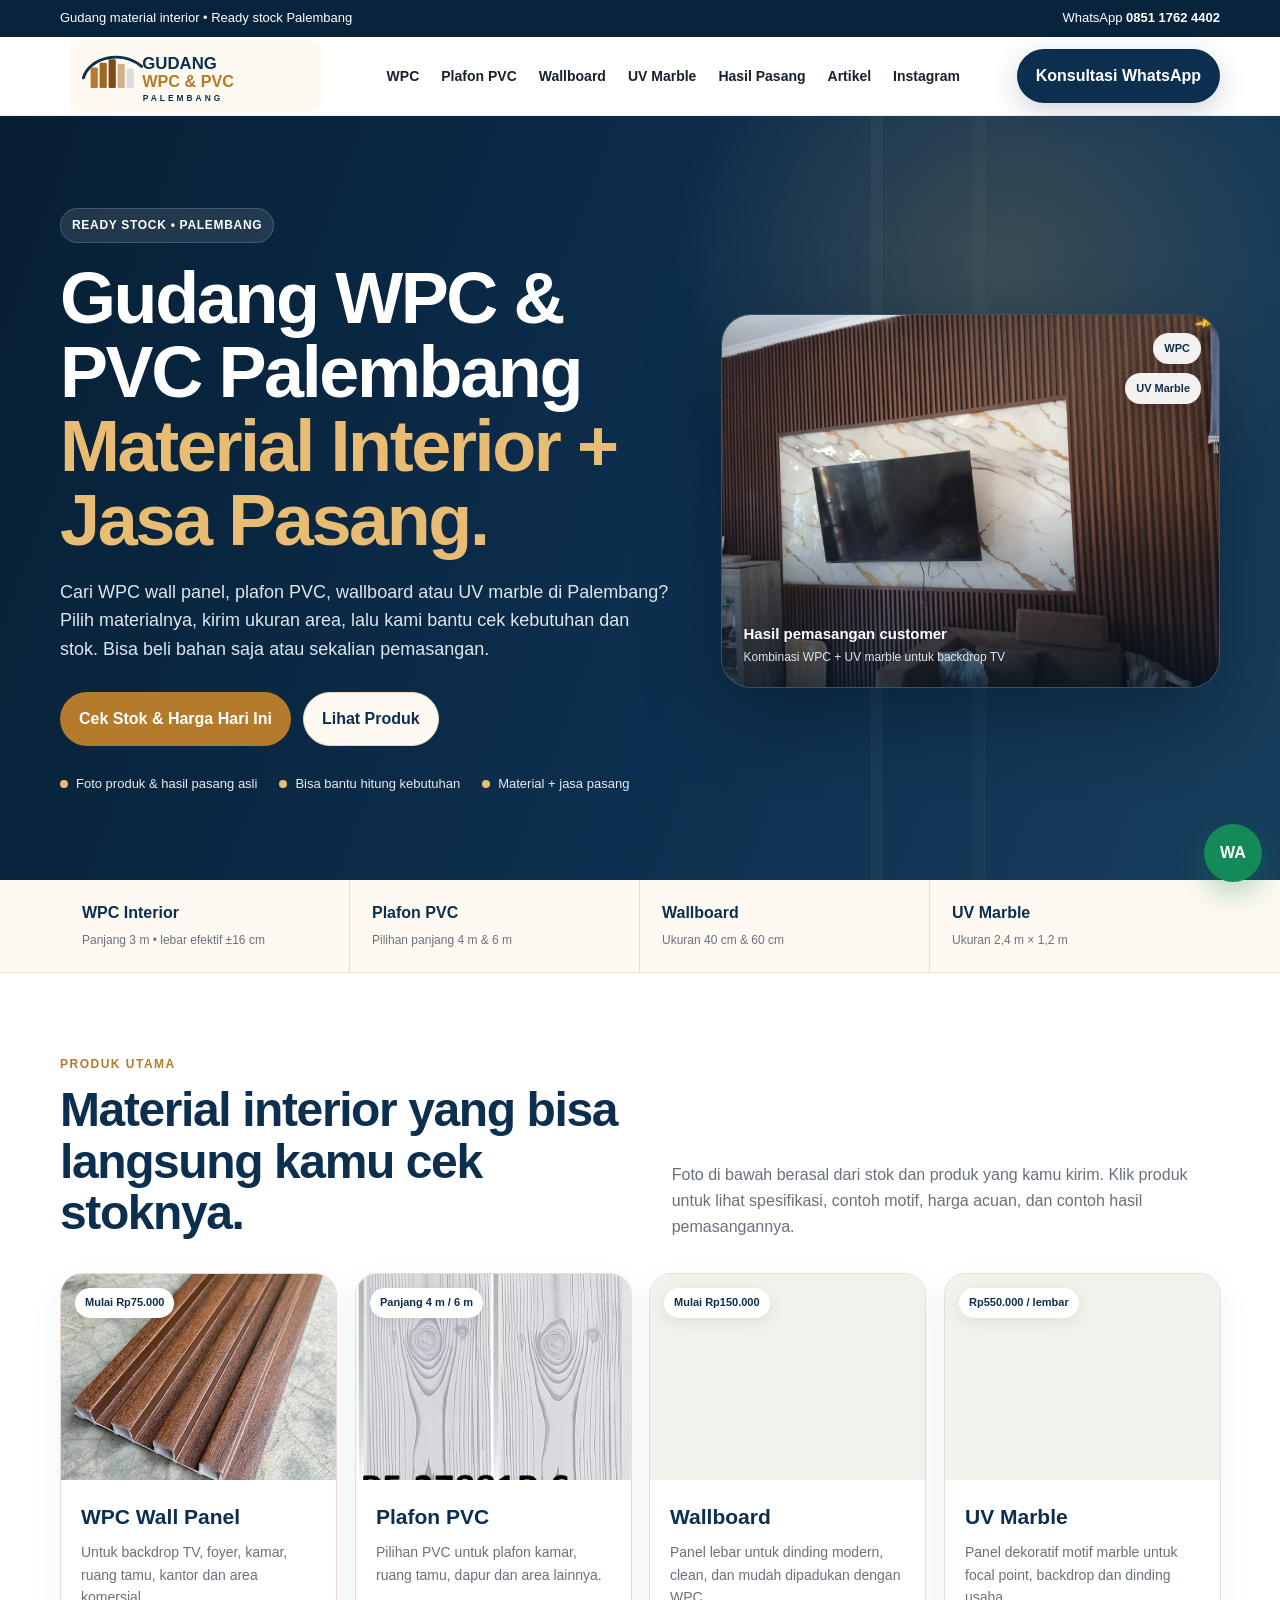
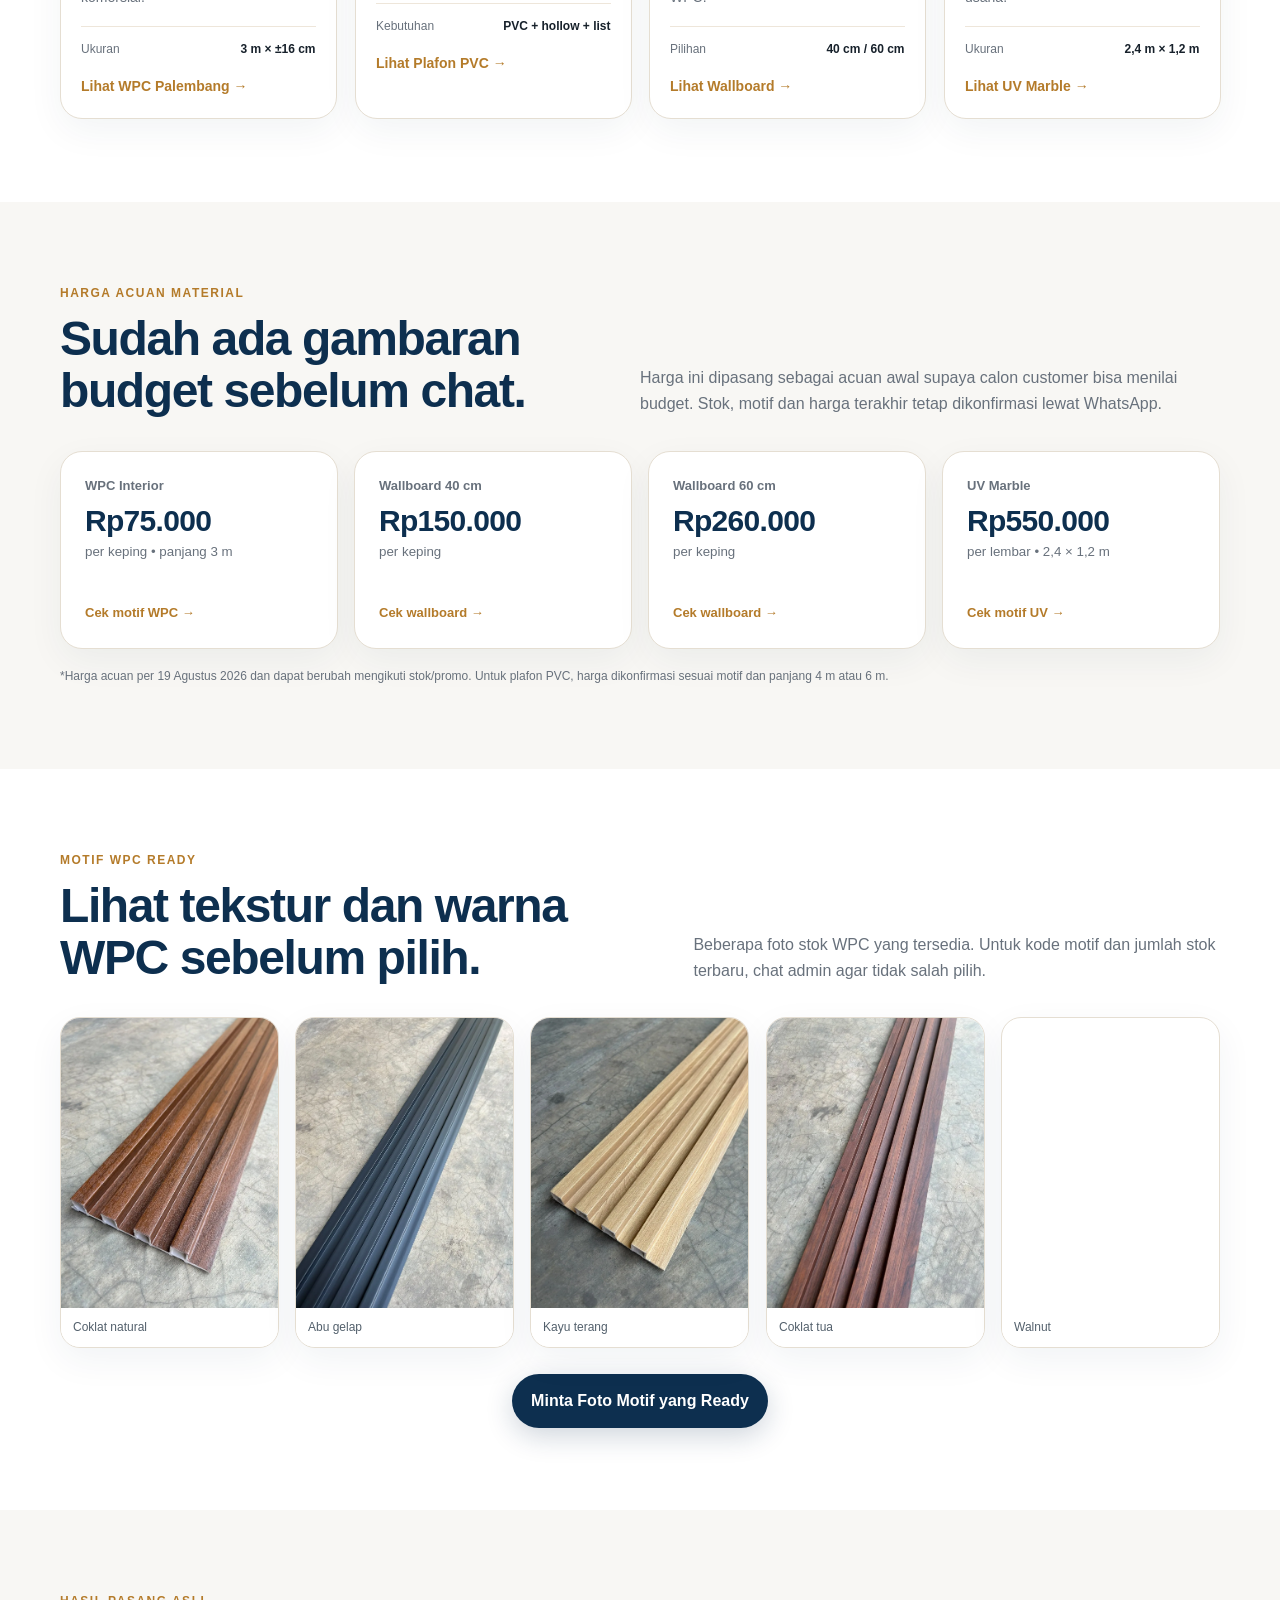
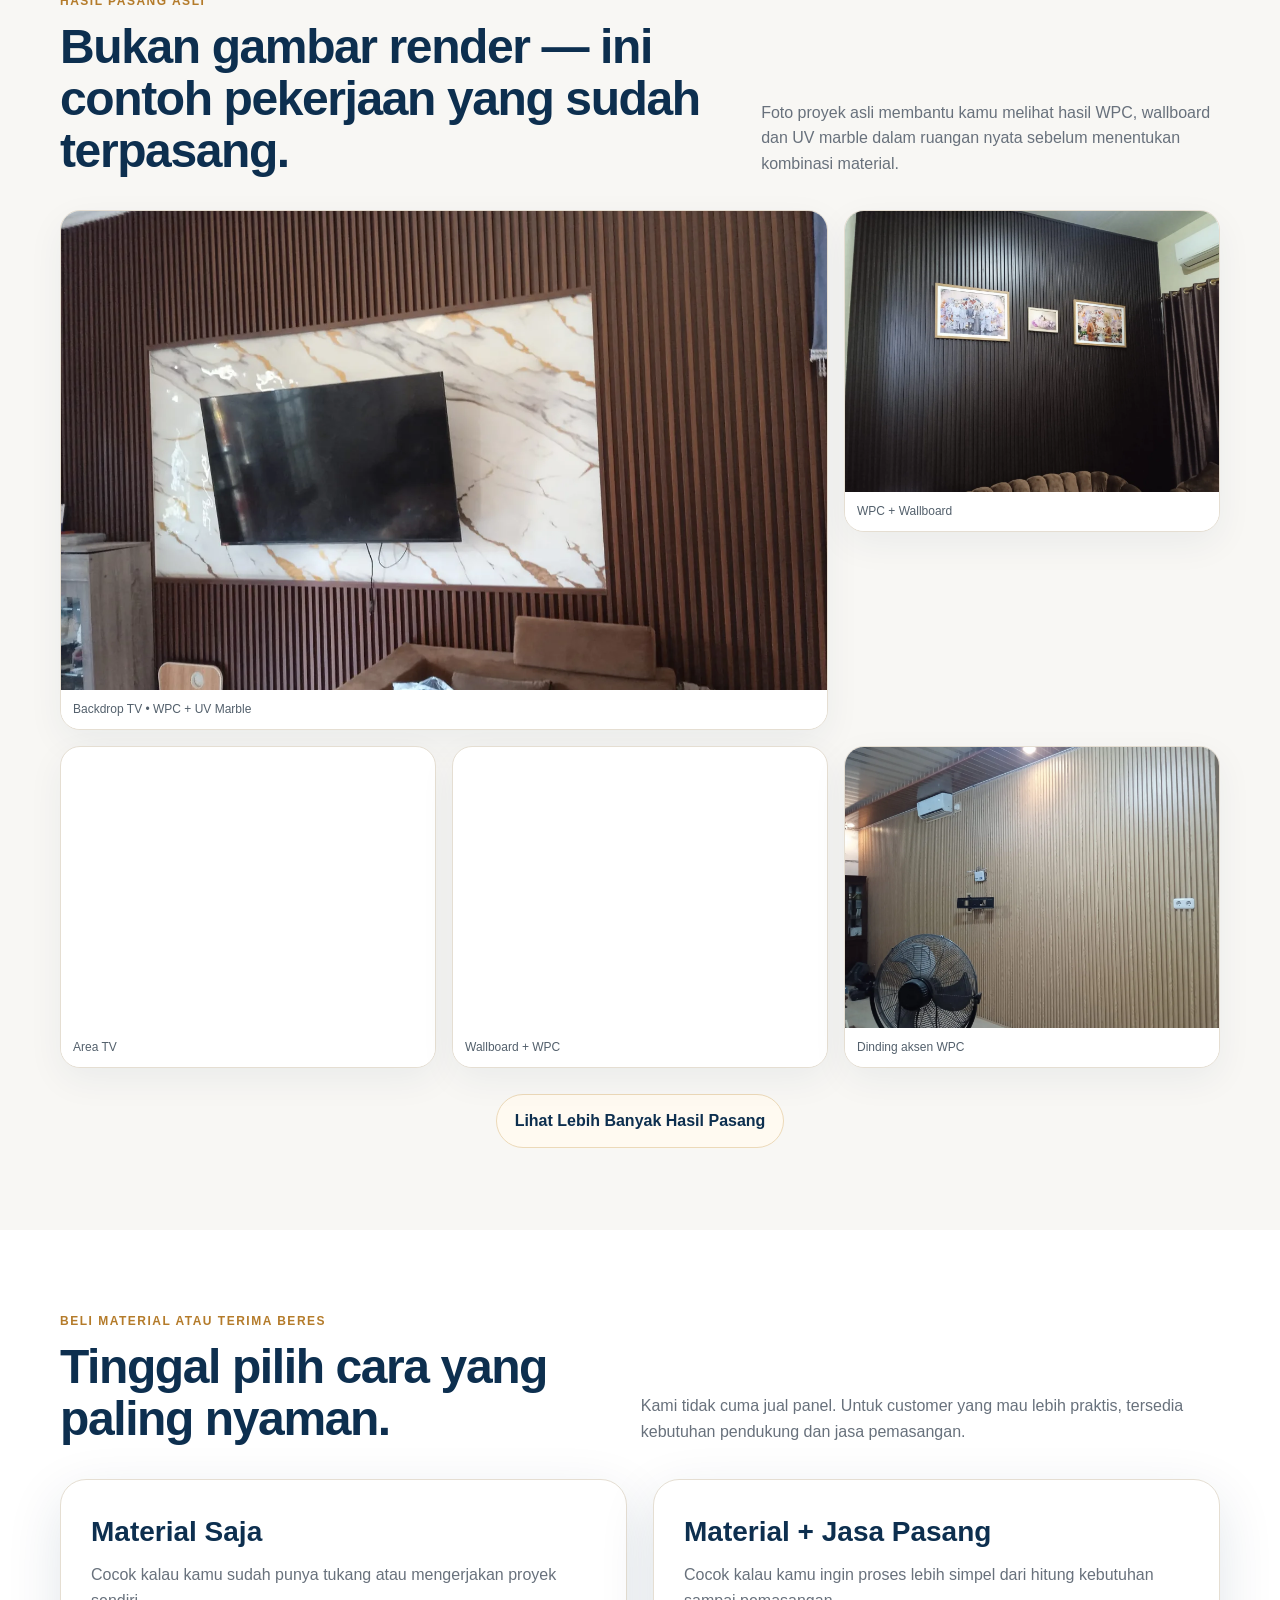
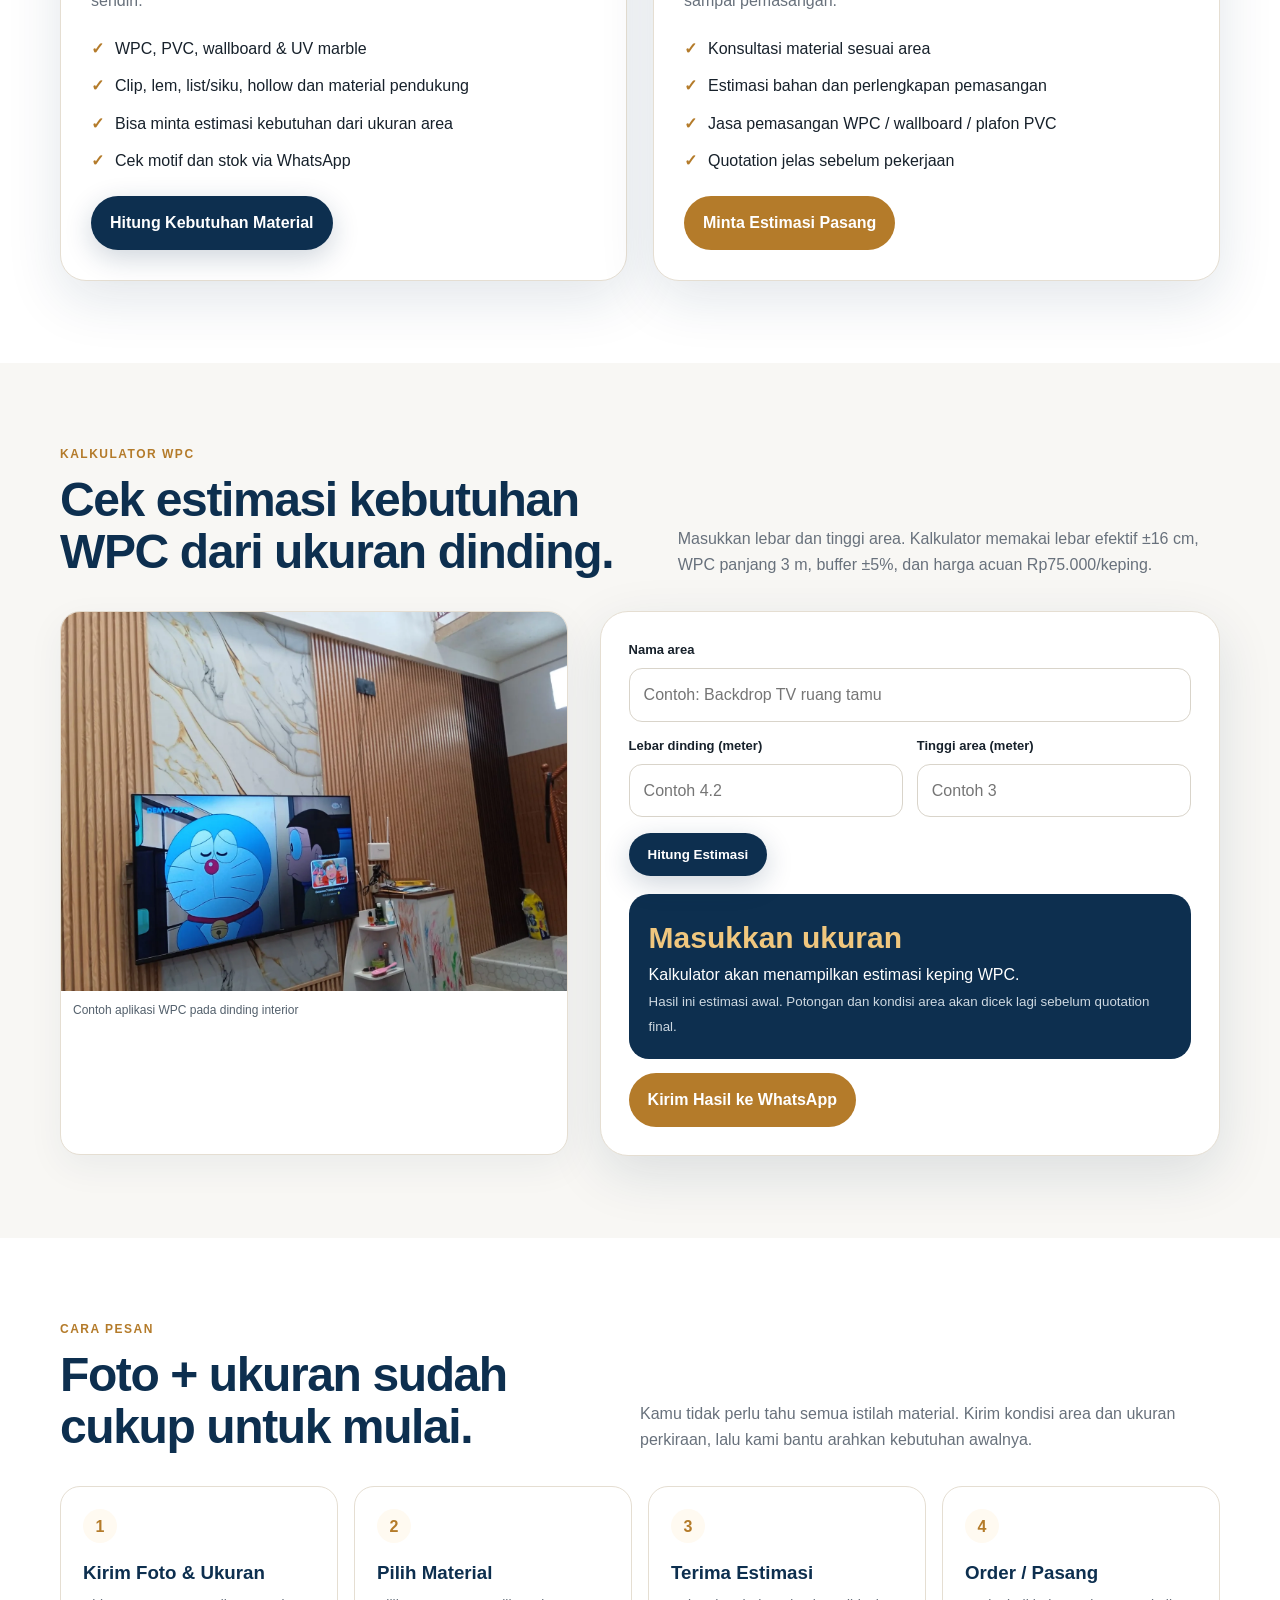
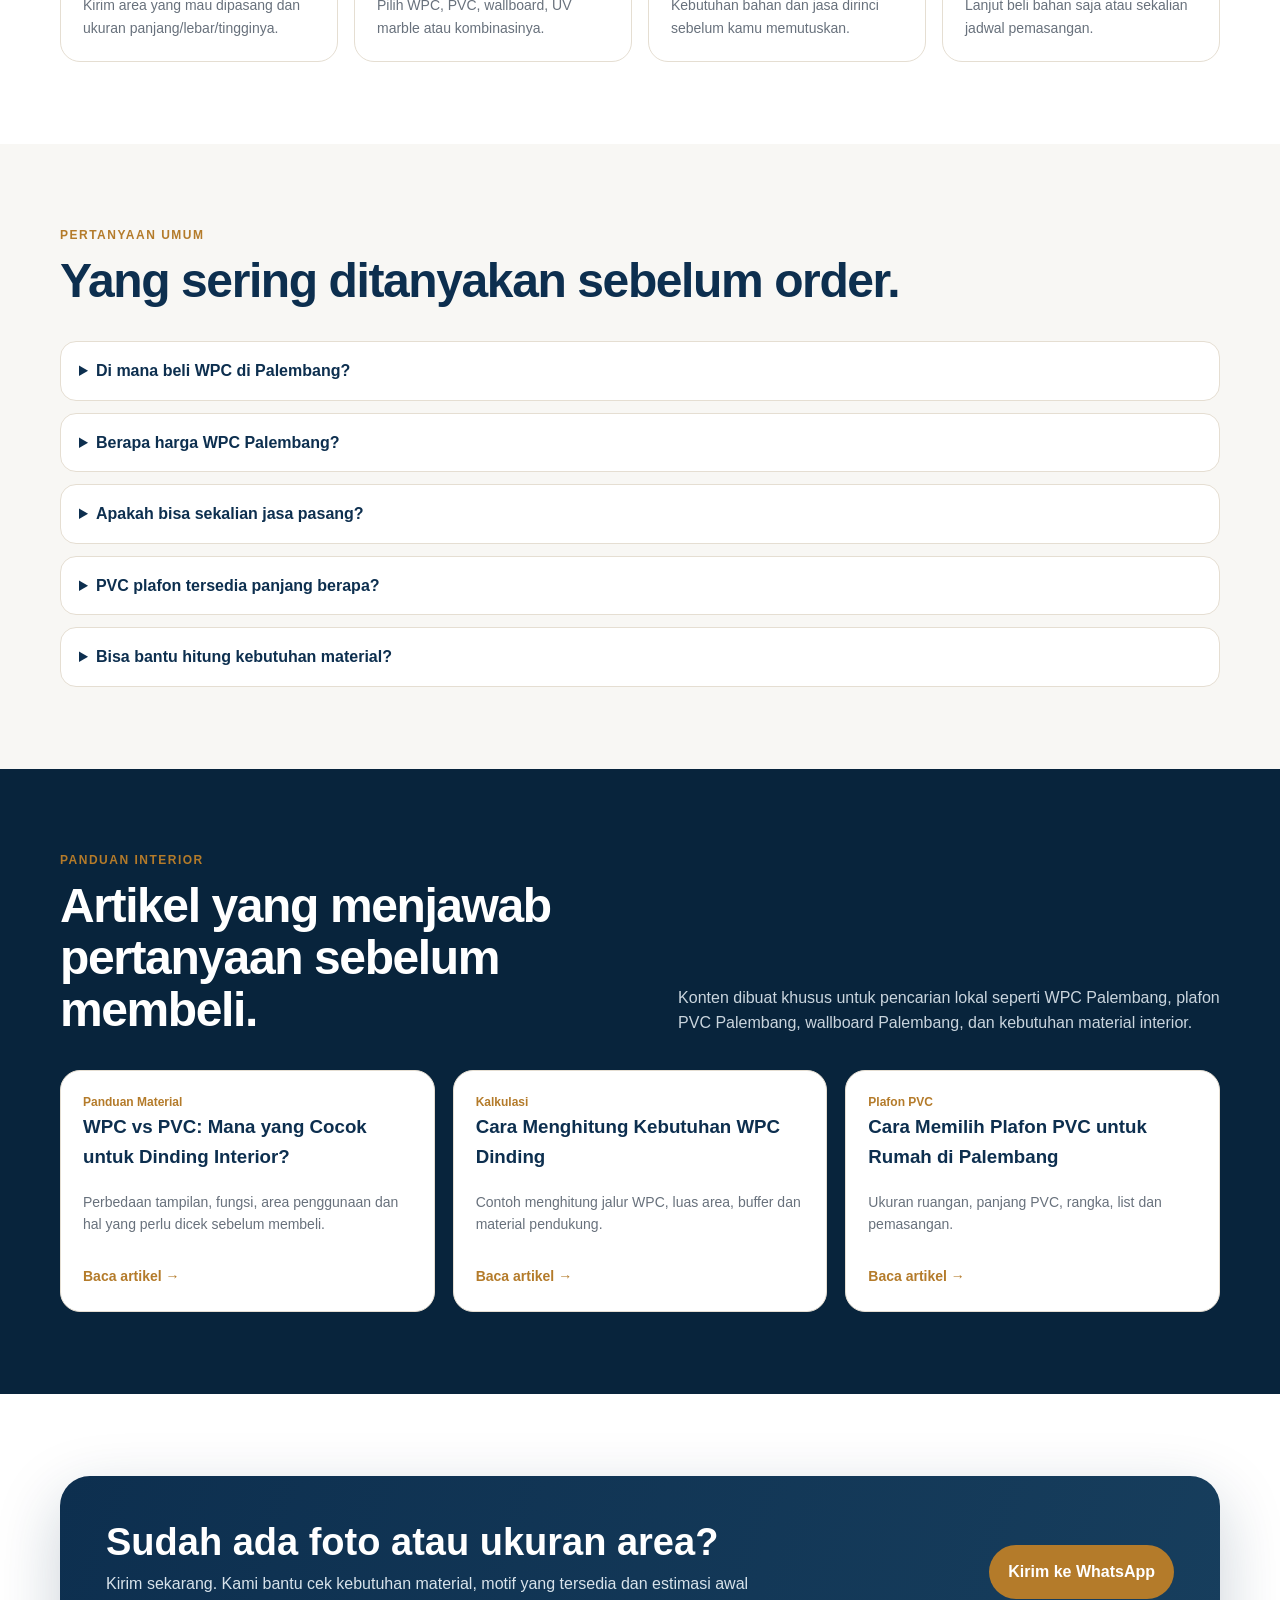
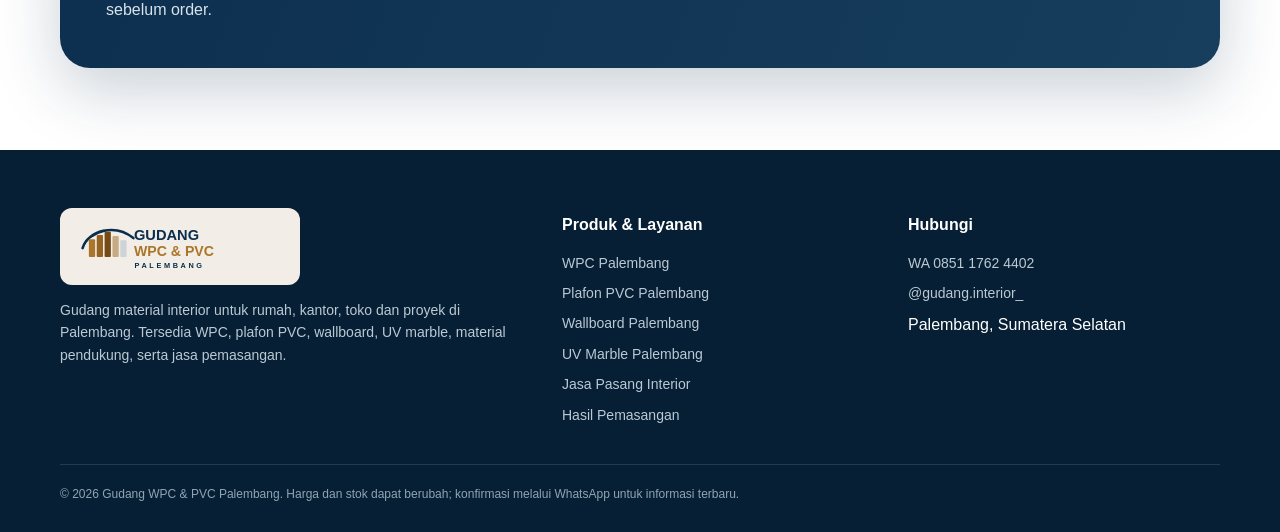
==== commit fbd2e121: "fixing" ====
--- a/index.html
+++ b/index.html
@@ -1,59 +1,51 @@
-<!doctype html>
+<!DOCTYPE html>
+
 <html lang="id"><head>
-<meta charset="utf-8"><meta name="viewport" content="width=device-width,initial-scale=1">
-<title>Gudang WPC & PVC Palembang | Material Interior + Jasa Pasang</title>
-<meta name="description" content="Gudang WPC & PVC Palembang: WPC wall panel, plafon PVC 4m/6m, wallboard, UV marble, material pendukung dan jasa pasang. Cek stok, motif dan estimasi via WhatsApp.">
-<meta name="robots" content="index,follow,max-image-preview:large,max-snippet:-1,max-video-preview:-1">
-<link rel="canonical" href="https://gudangwpcpalembang.vercel.app/"><meta name="theme-color" content="#0d2f4f"><link rel="preload" as="image" href="/assets/images/hero-gudang-wpc-palembang.webp" fetchpriority="high">
-<meta property="og:type" content="website"><meta property="og:locale" content="id_ID"><meta property="og:site_name" content="Gudang WPC &amp; PVC Palembang"><meta property="og:title" content="Gudang WPC & PVC Palembang | Material Interior + Jasa Pasang"><meta property="og:description" content="Gudang WPC & PVC Palembang: WPC wall panel, plafon PVC 4m/6m, wallboard, UV marble, material pendukung dan jasa pasang. Cek stok, motif dan estimasi via WhatsApp."><meta property="og:url" content="https://gudangwpcpalembang.vercel.app/"><meta property="og:image" content="https://gudangwpcpalembang.vercel.app/assets/og-image.jpg">
-<meta name="twitter:card" content="summary_large_image"><meta name="twitter:title" content="Gudang WPC & PVC Palembang | Material Interior + Jasa Pasang"><meta name="twitter:description" content="Gudang WPC & PVC Palembang: WPC wall panel, plafon PVC 4m/6m, wallboard, UV marble, material pendukung dan jasa pasang. Cek stok, motif dan estimasi via WhatsApp."><meta name="twitter:image" content="https://gudangwpcpalembang.vercel.app/assets/og-image.jpg">
-<link rel="icon" href="/assets/logo.svg" type="image/svg+xml"><link rel="stylesheet" href="/assets/site.css">
-<script type="application/ld+json">{"@context":"https://schema.org","@graph":[{"@type":"Store","@id":"https://gudangwpcpalembang.vercel.app/#store","name":"Gudang WPC & PVC Palembang","url":"https://gudangwpcpalembang.vercel.app/","telephone":"+62-851-1762-4402","description":"Gudang material interior di Palembang untuk WPC, plafon PVC, wallboard, UV marble dan jasa pemasangan.","areaServed":{"@type":"City","name":"Palembang"},"sameAs":["https://www.instagram.com/gudang.interior_/"],"image":"https://gudangwpcpalembang.vercel.app/assets/og-image.jpg"},{"@type":"WebSite","@id":"https://gudangwpcpalembang.vercel.app/#website","url":"https://gudangwpcpalembang.vercel.app/","name":"Gudang WPC & PVC Palembang","publisher":{"@id":"https://gudangwpcpalembang.vercel.app/#store"}},{"@type":"FAQPage","mainEntity":[{"@type":"Question","name":"Di mana beli WPC di Palembang?","acceptedAnswer":{"@type":"Answer","text":"Gudang WPC & PVC Palembang menyediakan WPC interior, plafon PVC, wallboard, UV marble dan material pendukung untuk kebutuhan area Palembang. Stok dan motif terbaru dapat dikonfirmasi lewat WhatsApp."}},{"@type":"Question","name":"Apakah tersedia jasa pasang WPC dan plafon PVC di Palembang?","acceptedAnswer":{"@type":"Answer","text":"Ya. Tersedia jasa pemasangan WPC, wallboard dan plafon PVC. Kirim foto serta ukuran area agar kebutuhan material dan jasa dapat diestimasi."}},{"@type":"Question","name":"Berapa harga WPC Palembang?","acceptedAnswer":{"@type":"Answer","text":"Harga acuan WPC interior saat ini mulai Rp75.000 per keping. Harga dan stok dapat berubah, jadi konfirmasi kembali melalui WhatsApp sebelum order."}}]}]}</script>
+<meta charset="utf-8"/><meta content="width=device-width,initial-scale=1" name="viewport"/>
+<title>Gudang WPC &amp; PVC Palembang | Material Interior + Jasa Pasang</title>
+<meta content="Gudang WPC &amp; PVC Palembang: WPC wall panel, plafon PVC 4m/6m, wallboard, UV marble, material pendukung dan jasa pasang. Cek stok, motif dan estimasi via WhatsApp." name="description"/>
+<meta content="index,follow,max-image-preview:large,max-snippet:-1,max-video-preview:-1" name="robots"/>
+<link href="https://gudangwpcpalembang.vercel.app/" rel="canonical"/><meta content="#0d2f4f" name="theme-color"/><link as="image" fetchpriority="high" href="/assets/images/hero-gudang-wpc-palembang.webp" rel="preload"/>
+<meta content="website" property="og:type"/><meta content="id_ID" property="og:locale"/><meta content="Gudang WPC &amp; PVC Palembang" property="og:site_name"/><meta content="Gudang WPC &amp; PVC Palembang | Material Interior + Jasa Pasang" property="og:title"/><meta content="Gudang WPC &amp; PVC Palembang: WPC wall panel, plafon PVC 4m/6m, wallboard, UV marble, material pendukung dan jasa pasang. Cek stok, motif dan estimasi via WhatsApp." property="og:description"/><meta content="https://gudangwpcpalembang.vercel.app/" property="og:url"/><meta content="https://gudangwpcpalembang.vercel.app/assets/og-image.jpg" property="og:image"/>
+<meta content="summary_large_image" name="twitter:card"/><meta content="Gudang WPC &amp; PVC Palembang | Material Interior + Jasa Pasang" name="twitter:title"/><meta content="Gudang WPC &amp; PVC Palembang: WPC wall panel, plafon PVC 4m/6m, wallboard, UV marble, material pendukung dan jasa pasang. Cek stok, motif dan estimasi via WhatsApp." name="twitter:description"/><meta content="https://gudangwpcpalembang.vercel.app/assets/og-image.jpg" name="twitter:image"/>
+<link href="/assets/logo.svg" rel="icon" type="image/svg+xml"/><link href="/assets/site.css" rel="stylesheet"/>
+<script type="application/ld+json">{"@context":"https://schema.org","@graph":[{"@type":"Store","@id":"https://gudangwpcpalembang.vercel.app/#store","name":"Gudang WPC & PVC Palembang","url":"https://gudangwpcpalembang.vercel.app/","telephone":"+62-851-1762-4402","description":"Gudang material interior di Palembang untuk WPC, plafon PVC, wallboard, UV marble dan jasa pemasangan.","areaServed":{"@type":"City","name":"Palembang"},"sameAs":["https://www.instagram.com/gudang.interior_/"],"image":"https://gudangwpcpalembang.vercel.app/assets/images/hero-gudang-wpc-palembang.webp","priceRange":"Rp75.000–Rp550.000+","hasOfferCatalog":{"@type":"OfferCatalog","name":"Material Interior Palembang","itemListElement":[{"@type":"OfferCatalog","name":"WPC Wall Panel","url":"https://gudangwpcpalembang.vercel.app/wpc-palembang/"},{"@type":"OfferCatalog","name":"Plafon PVC","url":"https://gudangwpcpalembang.vercel.app/pvc-plafon-palembang/"},{"@type":"OfferCatalog","name":"Wallboard","url":"https://gudangwpcpalembang.vercel.app/wallboard-palembang/"},{"@type":"OfferCatalog","name":"UV Marble","url":"https://gudangwpcpalembang.vercel.app/uv-marble-palembang/"}]}},{"@type":"WebSite","@id":"https://gudangwpcpalembang.vercel.app/#website","url":"https://gudangwpcpalembang.vercel.app/","name":"Gudang WPC & PVC Palembang","publisher":{"@id":"https://gudangwpcpalembang.vercel.app/#store"}},{"@type":"FAQPage","mainEntity":[{"@type":"Question","name":"Di mana beli WPC di Palembang?","acceptedAnswer":{"@type":"Answer","text":"Gudang WPC & PVC Palembang menyediakan WPC interior, plafon PVC, wallboard, UV marble dan material pendukung untuk kebutuhan area Palembang. Stok dan motif terbaru dapat dikonfirmasi lewat WhatsApp."}},{"@type":"Question","name":"Apakah tersedia jasa pasang WPC dan plafon PVC di Palembang?","acceptedAnswer":{"@type":"Answer","text":"Ya. Tersedia jasa pemasangan WPC, wallboard dan plafon PVC. Kirim foto serta ukuran area agar kebutuhan material dan jasa dapat diestimasi."}},{"@type":"Question","name":"Berapa harga WPC Palembang?","acceptedAnswer":{"@type":"Answer","text":"Harga acuan WPC interior saat ini mulai Rp75.000 per keping. Harga dan stok dapat berubah, jadi konfirmasi kembali melalui WhatsApp sebelum order."}}]}]}</script>
 </head><body><div class="topbar"><div class="container"><span>Gudang material interior • Ready stock Palembang</span><span>WhatsApp <a data-wa="topbar" href="https://wa.me/6285117624402?text=Halo%20Gudang%20WPC%20%26%20PVC%20Palembang%2C%20saya%20mau%20tanya%20produk.">0851 1762 4402</a></span></div></div>
-<header class="nav"><div class="container navrow"><a class="brand" href="/"><img src="/assets/logo.svg" alt="Gudang WPC dan PVC Palembang" width="270" height="72"></a><nav class="links" aria-label="Navigasi utama"><a href="/wpc-palembang/">WPC</a><a href="/pvc-plafon-palembang/">Plafon PVC</a><a href="/wallboard-palembang/">Wallboard</a><a href="/uv-marble-palembang/">UV Marble</a><a href="/galeri-proyek-palembang/">Hasil Pasang</a><a href="/artikel/">Artikel</a><a href="https://www.instagram.com/gudang.interior_/" target="_blank" rel="noopener">Instagram</a></nav><button class="menu" aria-label="Buka menu" aria-expanded="false">☰</button><a class="btn btn-primary" data-wa="nav" href="https://wa.me/6285117624402?text=Halo%20Gudang%20WPC%20%26%20PVC%20Palembang%2C%20saya%20mau%20konsultasi%20material%20interior.">Konsultasi WhatsApp</a></div></header>
+<header class="nav"><div class="container navrow"><a class="brand" href="/"><img alt="Gudang WPC dan PVC Palembang" height="72" src="/assets/logo.svg" width="270"/></a><nav aria-label="Navigasi utama" class="links"><a href="/wpc-palembang/">WPC</a><a href="/pvc-plafon-palembang/">Plafon PVC</a><a href="/wallboard-palembang/">Wallboard</a><a href="/uv-marble-palembang/">UV Marble</a><a href="/galeri-proyek-palembang/">Hasil Pasang</a><a href="/artikel/">Artikel</a><a href="https://www.instagram.com/gudang.interior_/" rel="noopener noreferrer" target="_blank">Instagram</a></nav><button aria-expanded="false" aria-label="Buka menu" class="menu">☰</button><a class="btn btn-primary" data-wa="nav" href="https://wa.me/6285117624402?text=Halo%20Gudang%20WPC%20%26%20PVC%20Palembang%2C%20saya%20mau%20konsultasi%20material%20interior.">Konsultasi WhatsApp</a></div></header>
 <main>
-<section class="hero"><div class="container hero-grid"><div><div class="eyebrow">Ready Stock • Palembang</div><h1>Gudang WPC &amp; PVC Palembang <span>Material Interior + Jasa Pasang.</span></h1><p>Cari WPC wall panel, plafon PVC, wallboard atau UV marble di Palembang? Pilih materialnya, kirim ukuran area, lalu kami bantu cek kebutuhan dan stok. Bisa beli bahan saja atau sekalian pemasangan.</p><div class="hero-actions"><a class="btn btn-gold" data-wa="hero" href="https://wa.me/6285117624402?text=Halo%20Gudang%20WPC%20%26%20PVC%20Palembang%2C%20saya%20mau%20cek%20stok%2C%20motif%20dan%20harga%20hari%20ini.">Cek Stok & Harga Hari Ini</a><a class="btn btn-soft" href="#produk">Lihat Produk</a></div><div class="proofs"><div class="proof"><i class="dot"></i>Foto produk & hasil pasang asli</div><div class="proof"><i class="dot"></i>Bisa bantu hitung kebutuhan</div><div class="proof"><i class="dot"></i>Material + jasa pasang</div></div></div>
-<figure class="hero-photo"><img src="/assets/images/hero-gudang-wpc-palembang.webp" alt="Hasil pemasangan WPC dan UV marble untuk backdrop TV di Palembang" width="1600" height="1200" fetchpriority="high"><figcaption><b>Hasil pemasangan customer</b><span>Kombinasi WPC + UV marble untuk backdrop TV</span></figcaption><div class="photo-chip chip-one">WPC</div><div class="photo-chip chip-two">UV Marble</div></figure></div></section>
-<div class="strip"><div class="container"><div class="metric"><b>WPC Interior</b><span>Panjang 3 m • lebar efektif ±16 cm</span></div><div class="metric"><b>Plafon PVC</b><span>Pilihan panjang 4 m & 6 m</span></div><div class="metric"><b>Wallboard</b><span>Ukuran 40 cm & 60 cm</span></div><div class="metric"><b>UV Marble</b><span>Ukuran 2,4 m × 1,2 m</span></div></div></div>
-
+<section class="hero"><div class="container hero-grid"><div><div class="eyebrow">Ready Stock • Palembang</div><h1>Gudang WPC &amp; PVC Palembang <span>Material Interior + Jasa Pasang.</span></h1><p>Cari WPC wall panel, plafon PVC, wallboard atau UV marble di Palembang? Pilih materialnya, kirim ukuran area, lalu kami bantu cek kebutuhan dan stok. Bisa beli bahan saja atau sekalian pemasangan.</p><div class="hero-actions"><a class="btn btn-gold" data-wa="hero" href="https://wa.me/6285117624402?text=Halo%20Gudang%20WPC%20%26%20PVC%20Palembang%2C%20saya%20mau%20cek%20stok%2C%20motif%20dan%20harga%20hari%20ini.">Cek Stok &amp; Harga Hari Ini</a><a class="btn btn-soft" href="#produk">Lihat Produk</a></div><div class="proofs"><div class="proof"><i class="dot"></i>Foto produk &amp; hasil pasang asli</div><div class="proof"><i class="dot"></i>Bisa bantu hitung kebutuhan</div><div class="proof"><i class="dot"></i>Material + jasa pasang</div></div></div>
+<figure class="hero-photo"><img alt="Hasil pemasangan WPC dan UV marble untuk backdrop TV di Palembang" decoding="async" fetchpriority="high" height="1200" src="/assets/images/hero-gudang-wpc-palembang.webp" width="1600"/><figcaption><b>Hasil pemasangan customer</b><span>Kombinasi WPC + UV marble untuk backdrop TV</span></figcaption><div class="photo-chip chip-one">WPC</div><div class="photo-chip chip-two">UV Marble</div></figure></div></section>
+<div class="strip"><div class="container"><div class="metric"><b>WPC Interior</b><span>Panjang 3 m • lebar efektif ±16 cm</span></div><div class="metric"><b>Plafon PVC</b><span>Pilihan panjang 4 m &amp; 6 m</span></div><div class="metric"><b>Wallboard</b><span>Ukuran 40 cm &amp; 60 cm</span></div><div class="metric"><b>UV Marble</b><span>Ukuran 2,4 m × 1,2 m</span></div></div></div>
 <section class="section" id="produk"><div class="container"><div class="section-head"><div><div class="kicker">Produk Utama</div><h2>Material interior yang bisa langsung kamu cek stoknya.</h2></div><p>Foto di bawah berasal dari stok dan produk yang kamu kirim. Klik produk untuk lihat spesifikasi, contoh motif, harga acuan, dan contoh hasil pemasangannya.</p></div><div class="grid-4">
-<a class="product-card" href="/wpc-palembang/"><div class="product-visual"><img src="/assets/images/wpc-panel-coklat-palembang.webp" alt="WPC wall panel motif coklat ready stock Palembang" width="1050" height="1400"><span class="badge">Mulai Rp75.000</span></div><div class="product-body"><h3>WPC Wall Panel</h3><p>Untuk backdrop TV, foyer, kamar, ruang tamu, kantor dan area komersial.</p><div class="spec"><span>Ukuran</span><b>3 m × ±16 cm</b></div><span class="text-link">Lihat WPC Palembang →</span></div></a>
-<a class="product-card" href="/pvc-plafon-palembang/"><div class="product-visual"><img src="/assets/images/pvc-plafon-motif-palembang.webp" alt="Pilihan motif plafon PVC Palembang" width="1400" height="1400" loading="lazy"><span class="badge">Panjang 4 m / 6 m</span></div><div class="product-body"><h3>Plafon PVC</h3><p>Pilihan PVC untuk plafon kamar, ruang tamu, dapur dan area lainnya.</p><div class="spec"><span>Kebutuhan</span><b>PVC + hollow + list</b></div><span class="text-link">Lihat Plafon PVC →</span></div></a>
-<a class="product-card" href="/wallboard-palembang/"><div class="product-visual"><img src="/assets/images/wallboard-4601-4622-palembang.webp" alt="Wallboard motif 4601 dan 4622 Palembang" width="732" height="1200" loading="lazy"><span class="badge">Mulai Rp150.000</span></div><div class="product-body"><h3>Wallboard</h3><p>Panel lebar untuk dinding modern, clean, dan mudah dipadukan dengan WPC.</p><div class="spec"><span>Pilihan</span><b>40 cm / 60 cm</b></div><span class="text-link">Lihat Wallboard →</span></div></a>
-<a class="product-card" href="/uv-marble-palembang/"><div class="product-visual"><img src="/assets/images/uv-marble-putih-emas-palembang.webp" alt="UV marble motif putih emas Palembang" width="1400" height="1054" loading="lazy"><span class="badge">Rp550.000 / lembar</span></div><div class="product-body"><h3>UV Marble</h3><p>Panel dekoratif motif marble untuk focal point, backdrop dan dinding usaha.</p><div class="spec"><span>Ukuran</span><b>2,4 m × 1,2 m</b></div><span class="text-link">Lihat UV Marble →</span></div></a>
+<a class="product-card" href="/wpc-palembang/"><div class="product-visual"><img alt="WPC wall panel motif coklat ready stock Palembang" decoding="async" height="1400" loading="lazy" src="/assets/images/wpc-panel-coklat-palembang.webp" width="1050"/><span class="badge">Mulai Rp75.000</span></div><div class="product-body"><h3>WPC Wall Panel</h3><p>Untuk backdrop TV, foyer, kamar, ruang tamu, kantor dan area komersial.</p><div class="spec"><span>Ukuran</span><b>3 m × ±16 cm</b></div><span class="text-link">Lihat WPC Palembang →</span></div></a>
+<a class="product-card" href="/pvc-plafon-palembang/"><div class="product-visual"><img alt="Pilihan motif plafon PVC Palembang" decoding="async" height="1400" loading="lazy" src="/assets/images/pvc-plafon-motif-palembang.webp" width="1400"/><span class="badge">Panjang 4 m / 6 m</span></div><div class="product-body"><h3>Plafon PVC</h3><p>Pilihan PVC untuk plafon kamar, ruang tamu, dapur dan area lainnya.</p><div class="spec"><span>Kebutuhan</span><b>PVC + hollow + list</b></div><span class="text-link">Lihat Plafon PVC →</span></div></a>
+<a class="product-card" href="/wallboard-palembang/"><div class="product-visual"><img alt="Wallboard motif 4601 dan 4622 Palembang" decoding="async" height="1200" loading="lazy" src="/assets/images/wallboard-4601-4622-palembang.webp" width="732"/><span class="badge">Mulai Rp150.000</span></div><div class="product-body"><h3>Wallboard</h3><p>Panel lebar untuk dinding modern, clean, dan mudah dipadukan dengan WPC.</p><div class="spec"><span>Pilihan</span><b>40 cm / 60 cm</b></div><span class="text-link">Lihat Wallboard →</span></div></a>
+<a class="product-card" href="/uv-marble-palembang/"><div class="product-visual"><img alt="UV marble motif putih emas Palembang" decoding="async" height="1054" loading="lazy" src="/assets/images/uv-marble-putih-emas-palembang.webp" width="1400"/><span class="badge">Rp550.000 / lembar</span></div><div class="product-body"><h3>UV Marble</h3><p>Panel dekoratif motif marble untuk focal point, backdrop dan dinding usaha.</p><div class="spec"><span>Ukuran</span><b>2,4 m × 1,2 m</b></div><span class="text-link">Lihat UV Marble →</span></div></a>
 </div></div></section>
-
 <section class="section alt"><div class="container"><div class="section-head"><div><div class="kicker">Harga Acuan Material</div><h2>Sudah ada gambaran budget sebelum chat.</h2></div><p>Harga ini dipasang sebagai acuan awal supaya calon customer bisa menilai budget. Stok, motif dan harga terakhir tetap dikonfirmasi lewat WhatsApp.</p></div><div class="price-cards">
 <div class="price-card"><span>WPC Interior</span><strong>Rp75.000</strong><small>per keping • panjang 3 m</small><a data-wa="price-wpc" href="https://wa.me/6285117624402?text=Halo%2C%20saya%20mau%20cek%20WPC%20Rp75.000/keping.%20Mohon%20kirim%20motif%20yang%20ready%20hari%20ini.">Cek motif WPC →</a></div>
 <div class="price-card"><span>Wallboard 40 cm</span><strong>Rp150.000</strong><small>per keping</small><a data-wa="price-wallboard40" href="https://wa.me/6285117624402?text=Halo%2C%20saya%20mau%20cek%20wallboard%2040%20cm.%20Mohon%20info%20motif%20dan%20stok.">Cek wallboard →</a></div>
 <div class="price-card"><span>Wallboard 60 cm</span><strong>Rp260.000</strong><small>per keping</small><a data-wa="price-wallboard60" href="https://wa.me/6285117624402?text=Halo%2C%20saya%20mau%20cek%20wallboard%2060%20cm.%20Mohon%20info%20motif%20dan%20stok.">Cek wallboard →</a></div>
 <div class="price-card"><span>UV Marble</span><strong>Rp550.000</strong><small>per lembar • 2,4 × 1,2 m</small><a data-wa="price-uv" href="https://wa.me/6285117624402?text=Halo%2C%20saya%20mau%20cek%20UV%20Marble%20Rp550.000/lembar.%20Mohon%20kirim%20motif%20yang%20ready.">Cek motif UV →</a></div>
 </div><p class="price-note">*Harga acuan per 19 Agustus 2026 dan dapat berubah mengikuti stok/promo. Untuk plafon PVC, harga dikonfirmasi sesuai motif dan panjang 4 m atau 6 m.</p></div></section>
-
 <section class="section"><div class="container"><div class="section-head"><div><div class="kicker">Motif WPC Ready</div><h2>Lihat tekstur dan warna WPC sebelum pilih.</h2></div><p>Beberapa foto stok WPC yang tersedia. Untuk kode motif dan jumlah stok terbaru, chat admin agar tidak salah pilih.</p></div><div class="photo-grid photo-grid-5">
-<figure><img src="/assets/images/wpc-panel-coklat-palembang.webp" alt="WPC motif coklat Palembang" width="1050" height="1400" loading="lazy"><figcaption>Coklat natural</figcaption></figure>
-<figure><img src="/assets/images/wpc-panel-abu-palembang.webp" alt="WPC motif abu Palembang" width="1050" height="1400" loading="lazy"><figcaption>Abu gelap</figcaption></figure>
-<figure><img src="/assets/images/wpc-panel-kayu-terang-palembang.webp" alt="WPC motif kayu terang Palembang" width="1050" height="1400" loading="lazy"><figcaption>Kayu terang</figcaption></figure>
-<figure><img src="/assets/images/wpc-panel-coklat-tua-palembang.webp" alt="WPC motif coklat tua Palembang" width="1050" height="1400" loading="lazy"><figcaption>Coklat tua</figcaption></figure>
-<figure><img src="/assets/images/wpc-panel-walnut-palembang.webp" alt="WPC motif walnut Palembang" width="1050" height="1400" loading="lazy"><figcaption>Walnut</figcaption></figure>
+<figure><img alt="WPC motif coklat Palembang" decoding="async" height="1400" loading="lazy" src="/assets/images/wpc-panel-coklat-palembang.webp" width="1050"/><figcaption>Coklat natural</figcaption></figure>
+<figure><img alt="WPC motif abu Palembang" decoding="async" height="1400" loading="lazy" src="/assets/images/wpc-panel-abu-palembang.webp" width="1050"/><figcaption>Abu gelap</figcaption></figure>
+<figure><img alt="WPC motif kayu terang Palembang" decoding="async" height="1400" loading="lazy" src="/assets/images/wpc-panel-kayu-terang-palembang.webp" width="1050"/><figcaption>Kayu terang</figcaption></figure>
+<figure><img alt="WPC motif coklat tua Palembang" decoding="async" height="1400" loading="lazy" src="/assets/images/wpc-panel-coklat-tua-palembang.webp" width="1050"/><figcaption>Coklat tua</figcaption></figure>
+<figure><img alt="WPC motif walnut Palembang" decoding="async" height="1400" loading="lazy" src="/assets/images/wpc-panel-walnut-palembang.webp" width="1050"/><figcaption>Walnut</figcaption></figure>
 </div><div class="center-action"><a class="btn btn-primary" data-wa="motif-wpc" href="https://wa.me/6285117624402?text=Halo%2C%20saya%20lihat%20pilihan%20WPC%20di%20website.%20Tolong%20kirim%20foto%20motif%20dan%20stok%20WPC%20yang%20ready%20hari%20ini.">Minta Foto Motif yang Ready</a></div></div></section>
-
 <section class="section alt"><div class="container"><div class="section-head"><div><div class="kicker">Hasil Pasang Asli</div><h2>Bukan gambar render — ini contoh pekerjaan yang sudah terpasang.</h2></div><p>Foto proyek asli membantu kamu melihat hasil WPC, wallboard dan UV marble dalam ruangan nyata sebelum menentukan kombinasi material.</p></div><div class="project-grid">
-<figure class="project-wide"><img src="/assets/images/proyek-backdrop-tv-wpc-palembang.webp" alt="Hasil backdrop TV WPC dan UV marble Palembang" width="1400" height="1050" loading="lazy"><figcaption>Backdrop TV • WPC + UV Marble</figcaption></figure>
-<figure><img src="/assets/images/proyek-wpc-wallboard-palembang-01.webp" alt="Hasil pemasangan WPC dan wallboard Palembang" width="1400" height="1050" loading="lazy"><figcaption>WPC + Wallboard</figcaption></figure>
-<figure><img src="/assets/images/proyek-wpc-tv-palembang-02.webp" alt="Hasil dinding TV WPC Palembang" width="1400" height="1050" loading="lazy"><figcaption>Area TV</figcaption></figure>
-<figure><img src="/assets/images/proyek-wallboard-wpc-palembang.webp" alt="Kombinasi wallboard putih dan WPC Palembang" width="1400" height="1050" loading="lazy"><figcaption>Wallboard + WPC</figcaption></figure>
-<figure><img src="/assets/images/proyek-wpc-dinding-palembang.webp" alt="Hasil pemasangan dinding WPC Palembang" width="1400" height="1050" loading="lazy"><figcaption>Dinding aksen WPC</figcaption></figure>
+<figure class="project-wide"><img alt="Hasil backdrop TV WPC dan UV marble Palembang" decoding="async" height="1050" loading="lazy" src="/assets/images/proyek-backdrop-tv-wpc-palembang.webp" width="1400"/><figcaption>Backdrop TV • WPC + UV Marble</figcaption></figure>
+<figure><img alt="Hasil pemasangan WPC dan wallboard Palembang" decoding="async" height="1050" loading="lazy" src="/assets/images/proyek-wpc-wallboard-palembang-01.webp" width="1400"/><figcaption>WPC + Wallboard</figcaption></figure>
+<figure><img alt="Hasil dinding TV WPC Palembang" decoding="async" height="1050" loading="lazy" src="/assets/images/proyek-wpc-tv-palembang-02.webp" width="1400"/><figcaption>Area TV</figcaption></figure>
+<figure><img alt="Kombinasi wallboard putih dan WPC Palembang" decoding="async" height="1050" loading="lazy" src="/assets/images/proyek-wallboard-wpc-palembang.webp" width="1400"/><figcaption>Wallboard + WPC</figcaption></figure>
+<figure><img alt="Hasil pemasangan dinding WPC Palembang" decoding="async" height="1050" loading="lazy" src="/assets/images/proyek-wpc-dinding-palembang.webp" width="1400"/><figcaption>Dinding aksen WPC</figcaption></figure>
 </div><div class="center-action"><a class="btn btn-soft" href="/galeri-proyek-palembang/">Lihat Lebih Banyak Hasil Pasang</a></div></div></section>
-
-<section class="section"><div class="container"><div class="section-head"><div><div class="kicker">Beli Material atau Terima Beres</div><h2>Tinggal pilih cara yang paling nyaman.</h2></div><p>Kami tidak cuma jual panel. Untuk customer yang mau lebih praktis, tersedia kebutuhan pendukung dan jasa pemasangan.</p></div><div class="sales-grid"><div class="sales-card"><h3>Material Saja</h3><p>Cocok kalau kamu sudah punya tukang atau mengerjakan proyek sendiri.</p><div class="checklist"><div class="check"><i>✓</i><span>WPC, PVC, wallboard & UV marble</span></div><div class="check"><i>✓</i><span>Clip, lem, list/siku, hollow dan material pendukung</span></div><div class="check"><i>✓</i><span>Bisa minta estimasi kebutuhan dari ukuran area</span></div><div class="check"><i>✓</i><span>Cek motif dan stok via WhatsApp</span></div></div><a class="btn btn-primary" data-wa="material" href="https://wa.me/6285117624402?text=Halo%2C%20saya%20mau%20beli%20material%20saja.%20Boleh%20bantu%20hitung%20kebutuhannya%3F">Hitung Kebutuhan Material</a></div><div class="sales-card"><h3>Material + Jasa Pasang</h3><p>Cocok kalau kamu ingin proses lebih simpel dari hitung kebutuhan sampai pemasangan.</p><div class="checklist"><div class="check"><i>✓</i><span>Konsultasi material sesuai area</span></div><div class="check"><i>✓</i><span>Estimasi bahan dan perlengkapan pemasangan</span></div><div class="check"><i>✓</i><span>Jasa pemasangan WPC / wallboard / plafon PVC</span></div><div class="check"><i>✓</i><span>Quotation jelas sebelum pekerjaan</span></div></div><a class="btn btn-gold" data-wa="install" href="https://wa.me/6285117624402?text=Halo%2C%20saya%20mau%20material%20sekaligus%20jasa%20pasang.%20Saya%20akan%20kirim%20foto%20dan%20ukuran%20area.">Minta Estimasi Pasang</a></div></div></div></section>
-
-<section class="section alt" id="kalkulator"><div class="container"><div class="section-head"><div><div class="kicker">Kalkulator WPC</div><h2>Cek estimasi kebutuhan WPC dari ukuran dinding.</h2></div><p>Masukkan lebar dan tinggi area. Kalkulator memakai lebar efektif ±16 cm, WPC panjang 3 m, buffer ±5%, dan harga acuan Rp75.000/keping.</p></div><div class="calc"><figure class="calc-photo"><img src="/assets/images/proyek-wpc-tv-palembang-02.webp" alt="Contoh pemasangan WPC untuk area TV Palembang" width="1400" height="1050" loading="lazy"><figcaption>Contoh aplikasi WPC pada dinding interior</figcaption></figure><div class="calc-box"><form id="wpcCalc"><div class="field"><label for="areaName">Nama area</label><input id="areaName" placeholder="Contoh: Backdrop TV ruang tamu"></div><div class="field-grid" style="margin-top:14px"><div class="field"><label for="width">Lebar dinding (meter)</label><input id="width" type="number" inputmode="decimal" min="0.1" step="0.01" placeholder="Contoh 4.2" required></div><div class="field"><label for="height">Tinggi area (meter)</label><input id="height" type="number" inputmode="decimal" min="0.1" step="0.01" placeholder="Contoh 3" required></div></div><button class="btn btn-primary" style="margin-top:16px" type="submit">Hitung Estimasi</button><div class="result" id="calcResult"><strong>Masukkan ukuran</strong><div>Kalkulator akan menampilkan estimasi keping WPC.</div><small>Hasil ini estimasi awal. Potongan dan kondisi area akan dicek lagi sebelum quotation final.</small></div><a id="sendCalc" hidden class="btn btn-gold" data-wa="calculator" style="margin-top:14px" href="#">Kirim Hasil ke WhatsApp</a></form></div></div></div></section>
-
-<section class="section"><div class="container"><div class="section-head"><div><div class="kicker">Cara Pesan</div><h2>Foto + ukuran sudah cukup untuk mulai.</h2></div><p>Kamu tidak perlu tahu semua istilah material. Kirim kondisi area dan ukuran perkiraan, lalu kami bantu arahkan kebutuhan awalnya.</p></div><div class="steps"><div class="step"><div class="num">1</div><h3>Kirim Foto & Ukuran</h3><p>Kirim area yang mau dipasang dan ukuran panjang/lebar/tingginya.</p></div><div class="step"><div class="num">2</div><h3>Pilih Material</h3><p>Pilih WPC, PVC, wallboard, UV marble atau kombinasinya.</p></div><div class="step"><div class="num">3</div><h3>Terima Estimasi</h3><p>Kebutuhan bahan dan jasa dirinci sebelum kamu memutuskan.</p></div><div class="step"><div class="num">4</div><h3>Order / Pasang</h3><p>Lanjut beli bahan saja atau sekalian jadwal pemasangan.</p></div></div></div></section>
-
-<section class="section alt"><div class="container"><div class="section-head"><div><div class="kicker">Pertanyaan Umum</div><h2>Yang sering ditanyakan sebelum order.</h2></div></div><div class="faq"><details><summary>Di mana beli WPC di Palembang?</summary><p>Gudang WPC & PVC Palembang melayani kebutuhan WPC interior, plafon PVC, wallboard, UV marble dan material pendukung. Cek stok dan motif terbaru melalui WhatsApp.</p></details><details><summary>Berapa harga WPC Palembang?</summary><p>Harga acuan WPC interior saat ini Rp75.000/keping. Harga dapat berubah mengikuti stok atau promo, jadi tetap konfirmasi sebelum order.</p></details><details><summary>Apakah bisa sekalian jasa pasang?</summary><p>Bisa. Tersedia jasa pemasangan WPC, wallboard dan plafon PVC. Kirim foto serta ukuran area agar kebutuhan dihitung lebih akurat.</p></details><details><summary>PVC plafon tersedia panjang berapa?</summary><p>Tersedia pilihan 4 meter dan 6 meter. Panjang dipilih menyesuaikan bentang ruangan agar pemakaian lebih efektif.</p></details><details><summary>Bisa bantu hitung kebutuhan material?</summary><p>Bisa. Untuk WPC gunakan kalkulator website, lalu kirim hasilnya ke WhatsApp. Untuk kebutuhan final WPC maupun PVC kami cek lagi potongan dan material pendukungnya.</p></details></div></div></section>
-
+<section class="section"><div class="container"><div class="section-head"><div><div class="kicker">Beli Material atau Terima Beres</div><h2>Tinggal pilih cara yang paling nyaman.</h2></div><p>Kami tidak cuma jual panel. Untuk customer yang mau lebih praktis, tersedia kebutuhan pendukung dan jasa pemasangan.</p></div><div class="sales-grid"><div class="sales-card"><h3>Material Saja</h3><p>Cocok kalau kamu sudah punya tukang atau mengerjakan proyek sendiri.</p><div class="checklist"><div class="check"><i>✓</i><span>WPC, PVC, wallboard &amp; UV marble</span></div><div class="check"><i>✓</i><span>Clip, lem, list/siku, hollow dan material pendukung</span></div><div class="check"><i>✓</i><span>Bisa minta estimasi kebutuhan dari ukuran area</span></div><div class="check"><i>✓</i><span>Cek motif dan stok via WhatsApp</span></div></div><a class="btn btn-primary" data-wa="material" href="https://wa.me/6285117624402?text=Halo%2C%20saya%20mau%20beli%20material%20saja.%20Boleh%20bantu%20hitung%20kebutuhannya%3F">Hitung Kebutuhan Material</a></div><div class="sales-card"><h3>Material + Jasa Pasang</h3><p>Cocok kalau kamu ingin proses lebih simpel dari hitung kebutuhan sampai pemasangan.</p><div class="checklist"><div class="check"><i>✓</i><span>Konsultasi material sesuai area</span></div><div class="check"><i>✓</i><span>Estimasi bahan dan perlengkapan pemasangan</span></div><div class="check"><i>✓</i><span>Jasa pemasangan WPC / wallboard / plafon PVC</span></div><div class="check"><i>✓</i><span>Quotation jelas sebelum pekerjaan</span></div></div><a class="btn btn-gold" data-wa="install" href="https://wa.me/6285117624402?text=Halo%2C%20saya%20mau%20material%20sekaligus%20jasa%20pasang.%20Saya%20akan%20kirim%20foto%20dan%20ukuran%20area.">Minta Estimasi Pasang</a></div></div></div></section>
+<section class="section alt" id="kalkulator"><div class="container"><div class="section-head"><div><div class="kicker">Kalkulator WPC</div><h2>Cek estimasi kebutuhan WPC dari ukuran dinding.</h2></div><p>Masukkan lebar dan tinggi area. Kalkulator memakai lebar efektif ±16 cm, WPC panjang 3 m, buffer ±5%, dan harga acuan Rp75.000/keping.</p></div><div class="calc"><figure class="calc-photo"><img alt="Contoh pemasangan WPC untuk area TV Palembang" decoding="async" height="1050" loading="lazy" src="/assets/images/proyek-wpc-tv-palembang-02.webp" width="1400"/><figcaption>Contoh aplikasi WPC pada dinding interior</figcaption></figure><div class="calc-box"><form id="wpcCalc"><div class="field"><label for="areaName">Nama area</label><input id="areaName" placeholder="Contoh: Backdrop TV ruang tamu"/></div><div class="field-grid" style="margin-top:14px"><div class="field"><label for="width">Lebar dinding (meter)</label><input id="width" inputmode="decimal" min="0.1" placeholder="Contoh 4.2" required="" step="0.01" type="number"/></div><div class="field"><label for="height">Tinggi area (meter)</label><input id="height" inputmode="decimal" min="0.1" placeholder="Contoh 3" required="" step="0.01" type="number"/></div></div><button class="btn btn-primary" style="margin-top:16px" type="submit">Hitung Estimasi</button><div class="result" id="calcResult"><strong>Masukkan ukuran</strong><div>Kalkulator akan menampilkan estimasi keping WPC.</div><small>Hasil ini estimasi awal. Potongan dan kondisi area akan dicek lagi sebelum quotation final.</small></div><a class="btn btn-gold" data-wa="calculator" hidden="" href="#" id="sendCalc" style="margin-top:14px">Kirim Hasil ke WhatsApp</a></form></div></div></div></section>
+<section class="section"><div class="container"><div class="section-head"><div><div class="kicker">Cara Pesan</div><h2>Foto + ukuran sudah cukup untuk mulai.</h2></div><p>Kamu tidak perlu tahu semua istilah material. Kirim kondisi area dan ukuran perkiraan, lalu kami bantu arahkan kebutuhan awalnya.</p></div><div class="steps"><div class="step"><div class="num">1</div><h3>Kirim Foto &amp; Ukuran</h3><p>Kirim area yang mau dipasang dan ukuran panjang/lebar/tingginya.</p></div><div class="step"><div class="num">2</div><h3>Pilih Material</h3><p>Pilih WPC, PVC, wallboard, UV marble atau kombinasinya.</p></div><div class="step"><div class="num">3</div><h3>Terima Estimasi</h3><p>Kebutuhan bahan dan jasa dirinci sebelum kamu memutuskan.</p></div><div class="step"><div class="num">4</div><h3>Order / Pasang</h3><p>Lanjut beli bahan saja atau sekalian jadwal pemasangan.</p></div></div></div></section>
+<section class="section alt"><div class="container"><div class="section-head"><div><div class="kicker">Pertanyaan Umum</div><h2>Yang sering ditanyakan sebelum order.</h2></div></div><div class="faq"><details><summary>Di mana beli WPC di Palembang?</summary><p>Gudang WPC &amp; PVC Palembang melayani kebutuhan WPC interior, plafon PVC, wallboard, UV marble dan material pendukung. Cek stok dan motif terbaru melalui WhatsApp.</p></details><details><summary>Berapa harga WPC Palembang?</summary><p>Harga acuan WPC interior saat ini Rp75.000/keping. Harga dapat berubah mengikuti stok atau promo, jadi tetap konfirmasi sebelum order.</p></details><details><summary>Apakah bisa sekalian jasa pasang?</summary><p>Bisa. Tersedia jasa pemasangan WPC, wallboard dan plafon PVC. Kirim foto serta ukuran area agar kebutuhan dihitung lebih akurat.</p></details><details><summary>PVC plafon tersedia panjang berapa?</summary><p>Tersedia pilihan 4 meter dan 6 meter. Panjang dipilih menyesuaikan bentang ruangan agar pemakaian lebih efektif.</p></details><details><summary>Bisa bantu hitung kebutuhan material?</summary><p>Bisa. Untuk WPC gunakan kalkulator website, lalu kirim hasilnya ke WhatsApp. Untuk kebutuhan final WPC maupun PVC kami cek lagi potongan dan material pendukungnya.</p></details></div></div></section>
 <section class="section dark"><div class="container"><div class="section-head"><div><div class="kicker">Panduan Interior</div><h2>Artikel yang menjawab pertanyaan sebelum membeli.</h2></div><p>Konten dibuat khusus untuk pencarian lokal seperti WPC Palembang, plafon PVC Palembang, wallboard Palembang, dan kebutuhan material interior.</p></div><div class="article-cards"><a class="article-card" href="/artikel/wpc-vs-pvc-palembang.html"><div class="meta">Panduan Material</div><h3>WPC vs PVC: Mana yang Cocok untuk Dinding Interior?</h3><p>Perbedaan tampilan, fungsi, area penggunaan dan hal yang perlu dicek sebelum membeli.</p><span class="text-link">Baca artikel →</span></a><a class="article-card" href="/artikel/cara-hitung-kebutuhan-wpc.html"><div class="meta">Kalkulasi</div><h3>Cara Menghitung Kebutuhan WPC Dinding</h3><p>Contoh menghitung jalur WPC, luas area, buffer dan material pendukung.</p><span class="text-link">Baca artikel →</span></a><a class="article-card" href="/artikel/memilih-plafon-pvc-palembang.html"><div class="meta">Plafon PVC</div><h3>Cara Memilih Plafon PVC untuk Rumah di Palembang</h3><p>Ukuran ruangan, panjang PVC, rangka, list dan pemasangan.</p><span class="text-link">Baca artikel →</span></a></div></div></section>
 <section class="section"><div class="container"><div class="cta"><div><h2>Sudah ada foto atau ukuran area?</h2><p>Kirim sekarang. Kami bantu cek kebutuhan material, motif yang tersedia dan estimasi awal sebelum order.</p></div><a class="btn btn-gold" data-wa="bottom-cta" href="https://wa.me/6285117624402?text=Halo%20Gudang%20WPC%20%26%20PVC%20Palembang%2C%20saya%20mau%20kirim%20foto%20dan%20ukuran%20area%20untuk%20minta%20estimasi.">Kirim ke WhatsApp</a></div></div></section>
-</main><footer class="footer"><div class="container"><div class="footer-grid"><div><img class="footer-logo" src="/assets/logo.svg" alt="Gudang WPC dan PVC Palembang" width="270" height="72"><p>Gudang material interior untuk rumah, kantor, toko dan proyek di Palembang. Tersedia WPC, plafon PVC, wallboard, UV marble, material pendukung, serta jasa pemasangan.</p></div><div><h4>Produk & Layanan</h4><div class="links-col"><a href="/wpc-palembang/">WPC Palembang</a><a href="/pvc-plafon-palembang/">Plafon PVC Palembang</a><a href="/wallboard-palembang/">Wallboard Palembang</a><a href="/uv-marble-palembang/">UV Marble Palembang</a><a href="/jasa-pasang-interior-palembang/">Jasa Pasang Interior</a><a href="/galeri-proyek-palembang/">Hasil Pemasangan</a></div></div><div><h4>Hubungi</h4><div class="links-col"><a data-wa="footer" href="https://wa.me/6285117624402?text=Halo%20Gudang%20WPC%20%26%20PVC%20Palembang.">WA 0851 1762 4402</a><a href="https://www.instagram.com/gudang.interior_/" target="_blank" rel="noopener">@gudang.interior_</a><span>Palembang, Sumatera Selatan</span></div></div></div><div class="copyright">© 2026 Gudang WPC & PVC Palembang. Harga dan stok dapat berubah; konfirmasi melalui WhatsApp untuk informasi terbaru.</div></div></footer><a class="wa-float" aria-label="Chat WhatsApp" data-wa="floating" href="https://wa.me/6285117624402?text=Halo%20Gudang%20WPC%20%26%20PVC%20Palembang%2C%20saya%20mau%20tanya%20produk.">WA</a><script src="/assets/site.js" defer></script></body></html>+</main><footer class="footer"><div class="container"><div class="footer-grid"><div><img alt="Gudang WPC dan PVC Palembang" class="footer-logo" height="72" src="/assets/logo.svg" width="270"/><p>Gudang material interior untuk rumah, kantor, toko dan proyek di Palembang. Tersedia WPC, plafon PVC, wallboard, UV marble, material pendukung, serta jasa pemasangan.</p></div><div><h4>Produk &amp; Layanan</h4><div class="links-col"><a href="/wpc-palembang/">WPC Palembang</a><a href="/pvc-plafon-palembang/">Plafon PVC Palembang</a><a href="/wallboard-palembang/">Wallboard Palembang</a><a href="/uv-marble-palembang/">UV Marble Palembang</a><a href="/jasa-pasang-interior-palembang/">Jasa Pasang Interior</a><a href="/galeri-proyek-palembang/">Hasil Pemasangan</a></div></div><div><h4>Hubungi</h4><div class="links-col"><a data-wa="footer" href="https://wa.me/6285117624402?text=Halo%20Gudang%20WPC%20%26%20PVC%20Palembang.">WA 0851 1762 4402</a><a href="https://www.instagram.com/gudang.interior_/" rel="noopener noreferrer" target="_blank">@gudang.interior_</a><span>Palembang, Sumatera Selatan</span></div></div></div><div class="copyright">© 2026 Gudang WPC &amp; PVC Palembang. Harga dan stok dapat berubah; konfirmasi melalui WhatsApp untuk informasi terbaru.</div></div></footer><a aria-label="Chat WhatsApp" class="wa-float" data-wa="floating" href="https://wa.me/6285117624402?text=Halo%20Gudang%20WPC%20%26%20PVC%20Palembang%2C%20saya%20mau%20tanya%20produk.">WA</a><script defer="" src="/assets/site.js"></script></body></html>
--- a/assets/site.css
+++ b/assets/site.css
@@ -15,3 +15,63 @@
 @media(max-width:960px){.hero-photo,.hero-photo img{min-height:420px}.price-cards{grid-template-columns:1fr 1fr}.photo-grid-5{grid-template-columns:repeat(3,1fr)}.photo-grid{grid-template-columns:repeat(2,1fr)}.project-grid{grid-template-columns:1fr 1fr;grid-auto-rows:260px}.project-grid .project-wide{grid-column:span 2;grid-row:auto}.gallery-masonry{columns:2}}
 @media(max-width:640px){.hero-photo,.hero-photo img{min-height:320px}.hero-photo figcaption{left:16px;bottom:14px}.price-cards,.photo-grid,.photo-grid-5,.project-grid{grid-template-columns:1fr}.project-grid .project-wide{grid-column:auto}.photo-grid img,.photo-grid-5 img{height:310px}.gallery-masonry{columns:1}.product-detail-photo img{height:360px}.calc-photo{min-height:300px}.calc-photo img{min-height:300px}.price-card strong{font-size:27px}}
 .footer-logo{filter:none;background:#fffaf1;border-radius:12px;padding:7px 10px;width:240px;height:auto}
+
+
+/* v3 — image ratio & responsive quality patch (19 Aug 2026)
+   Tujuan: semua foto mempertahankan proporsi asli; cropping hanya via object-fit, tidak stretching. */
+img{height:auto}
+
+/* Hero: explicit aspect ratio instead of unresolved percentage-height + min-height. */
+.hero-photo{aspect-ratio:4/3;min-height:0;position:relative}
+.hero-photo img{position:absolute;inset:0;width:100%;height:100%;min-height:0;object-fit:cover;object-position:center 50%}
+
+/* Product cards: stable card ratio, never stretch source photos. */
+.product-visual{height:auto;aspect-ratio:4/3;background:#f3f1ec}
+.product-visual img{position:absolute;inset:0;width:100%;height:100%;object-fit:cover}
+.product-visual img[src*="wpc-panel"]{object-position:center 62%}
+.product-visual img[src*="wallboard"]{object-position:center 52%}
+.product-visual img[src*="uv-marble"]{object-position:center}
+
+/* WPC motif: portrait source photos stay portrait. */
+.photo-grid figure{display:flex;flex-direction:column;min-width:0}
+.photo-grid img{width:100%;height:auto;aspect-ratio:4/3;object-fit:cover}
+.photo-grid-5 img{width:100%;height:auto;aspect-ratio:3/4;object-fit:cover;object-position:center 62%}
+.photo-grid figcaption{margin-top:auto}
+
+/* Project grid: mixed-size layout with explicit ratios, no forced row heights. */
+.project-grid{display:grid;grid-template-columns:repeat(3,minmax(0,1fr));grid-auto-rows:auto;grid-auto-flow:dense;gap:16px;align-items:start}
+.project-grid figure{height:auto;display:flex;flex-direction:column;position:relative}
+.project-grid figure img{width:100%;height:auto;aspect-ratio:4/3;object-fit:cover;object-position:center}
+.project-grid .project-wide{grid-column:span 2;grid-row:auto}
+.project-grid .project-wide img{width:100%;height:auto;aspect-ratio:16/10;object-fit:cover;object-position:center}
+
+/* Calculator and detail photos: natural proportional boxes. */
+.calc-photo{min-height:0;display:flex;flex-direction:column;position:relative}
+.calc-photo img{width:100%;height:auto;min-height:0;aspect-ratio:4/3;object-fit:cover;object-position:center}
+.calc-photo figcaption{position:static;background:#fff}
+.product-detail-photo{min-height:0;display:flex;flex-direction:column}
+.product-detail-photo img{width:100%;height:auto;aspect-ratio:4/3;object-fit:cover;object-position:center}
+
+/* Gallery uses natural source ratios; important for portrait project photos. */
+.gallery-masonry img{width:100%;height:auto;max-height:none;object-fit:initial}
+
+/* Avoid layout shift and keep cards clean. */
+.product-card,.photo-grid figure,.project-grid figure,.gallery-masonry figure,.calc-photo,.product-detail-photo{contain:layout paint}
+
+@media(max-width:960px){
+  .hero-photo,.hero-photo img{min-height:0}
+  .project-grid{grid-template-columns:repeat(2,minmax(0,1fr));grid-auto-rows:auto}
+  .project-grid .project-wide{grid-column:span 2;grid-row:auto}
+}
+@media(max-width:640px){
+  .hero-photo,.hero-photo img{min-height:0}
+  .hero-photo{aspect-ratio:4/3;border-radius:22px}
+  .product-visual{height:auto;aspect-ratio:4/3}
+  .photo-grid img{height:auto;aspect-ratio:4/3}
+  .photo-grid-5 img{height:auto;aspect-ratio:3/4}
+  .project-grid{grid-template-columns:1fr;grid-auto-rows:auto}
+  .project-grid .project-wide{grid-column:auto;grid-row:auto}
+  .project-grid .project-wide img,.project-grid figure img{height:auto;aspect-ratio:4/3}
+  .product-detail-photo img{height:auto;aspect-ratio:4/3}
+  .calc-photo{min-height:0}.calc-photo img{height:auto;min-height:0;aspect-ratio:4/3}
+}
